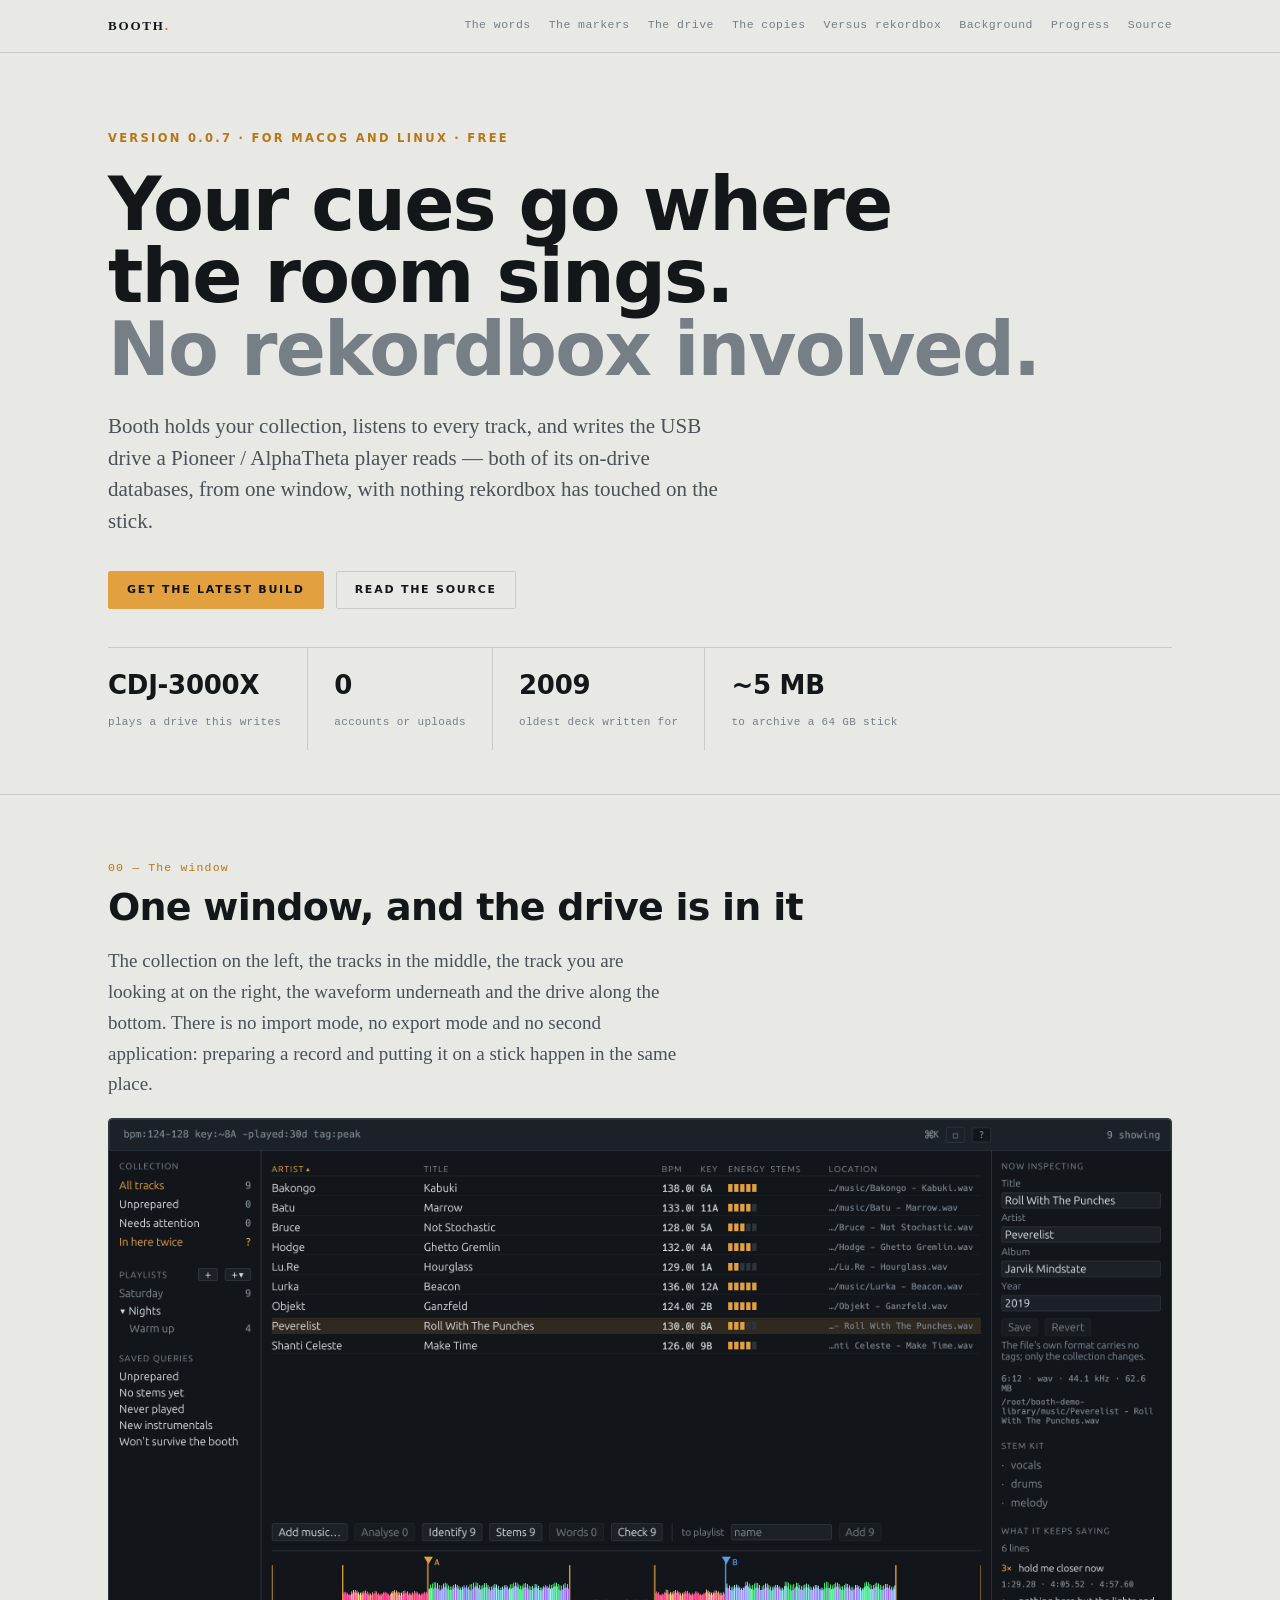
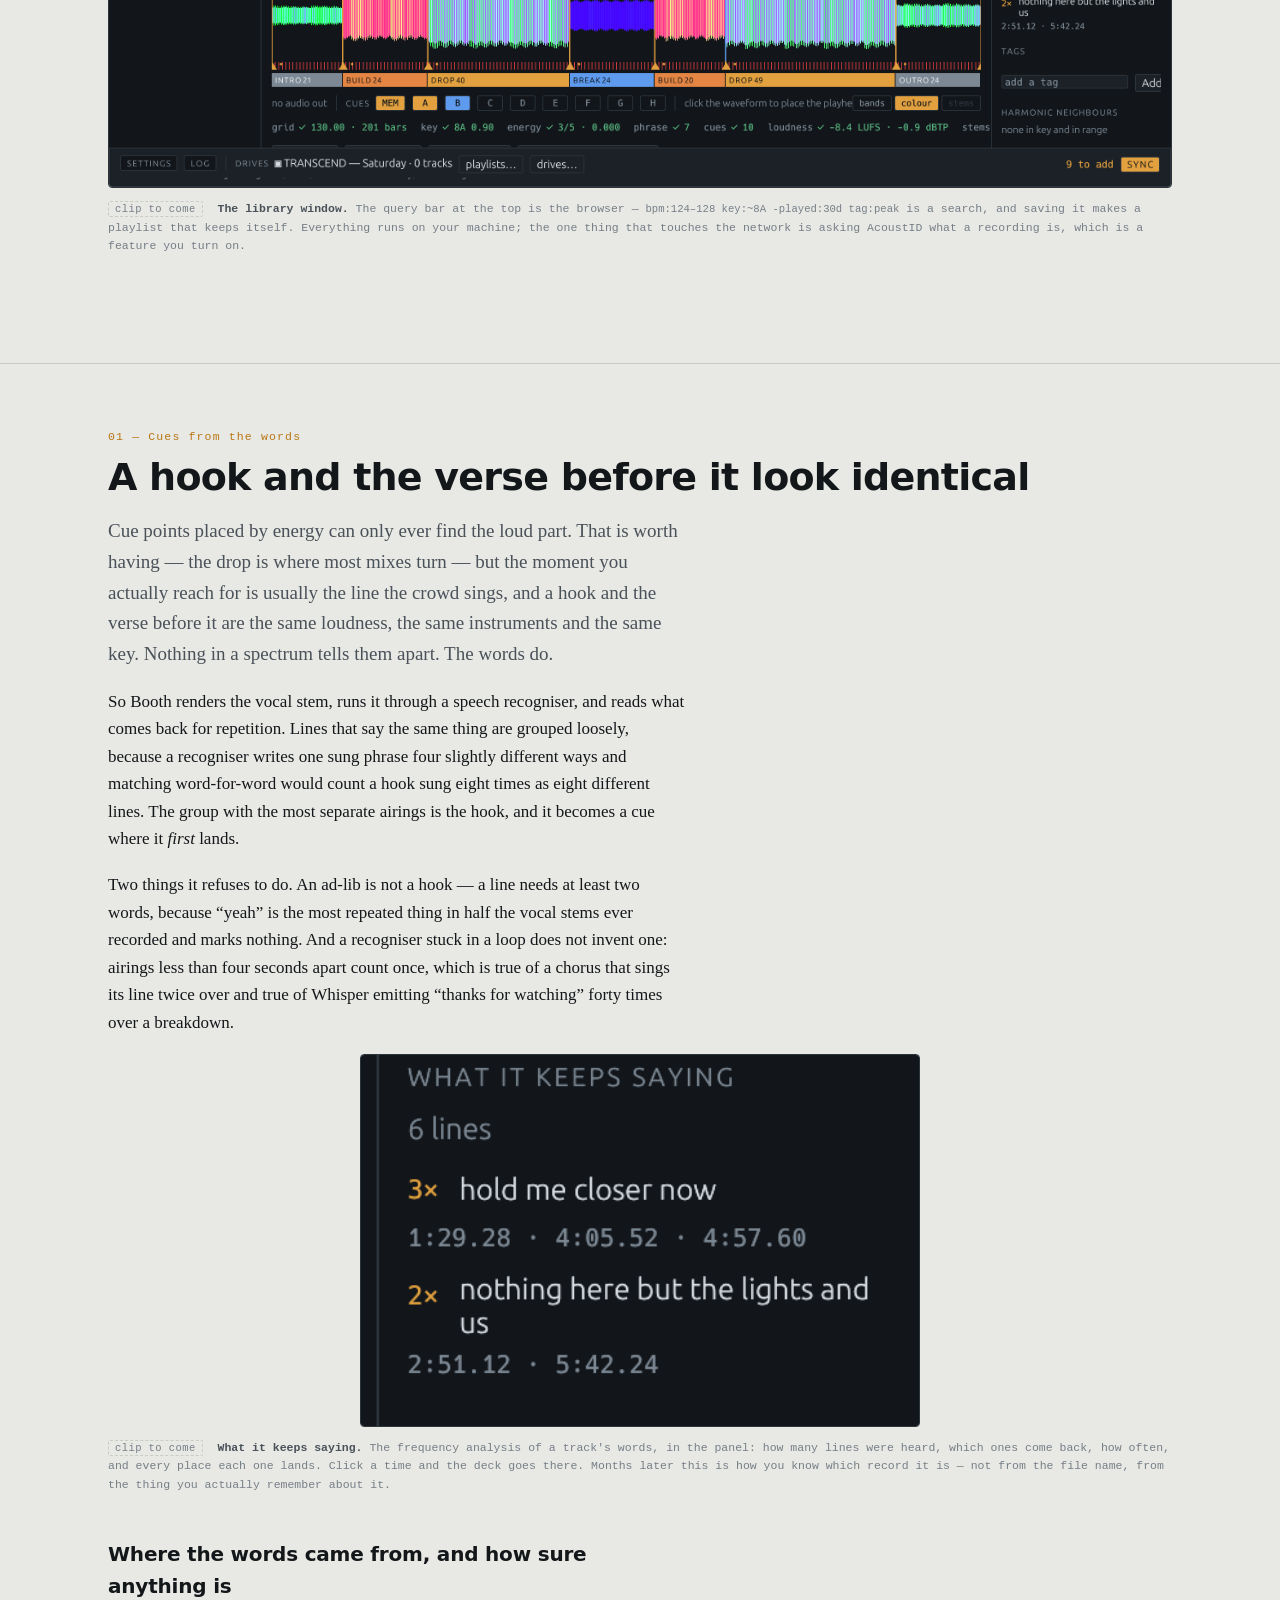
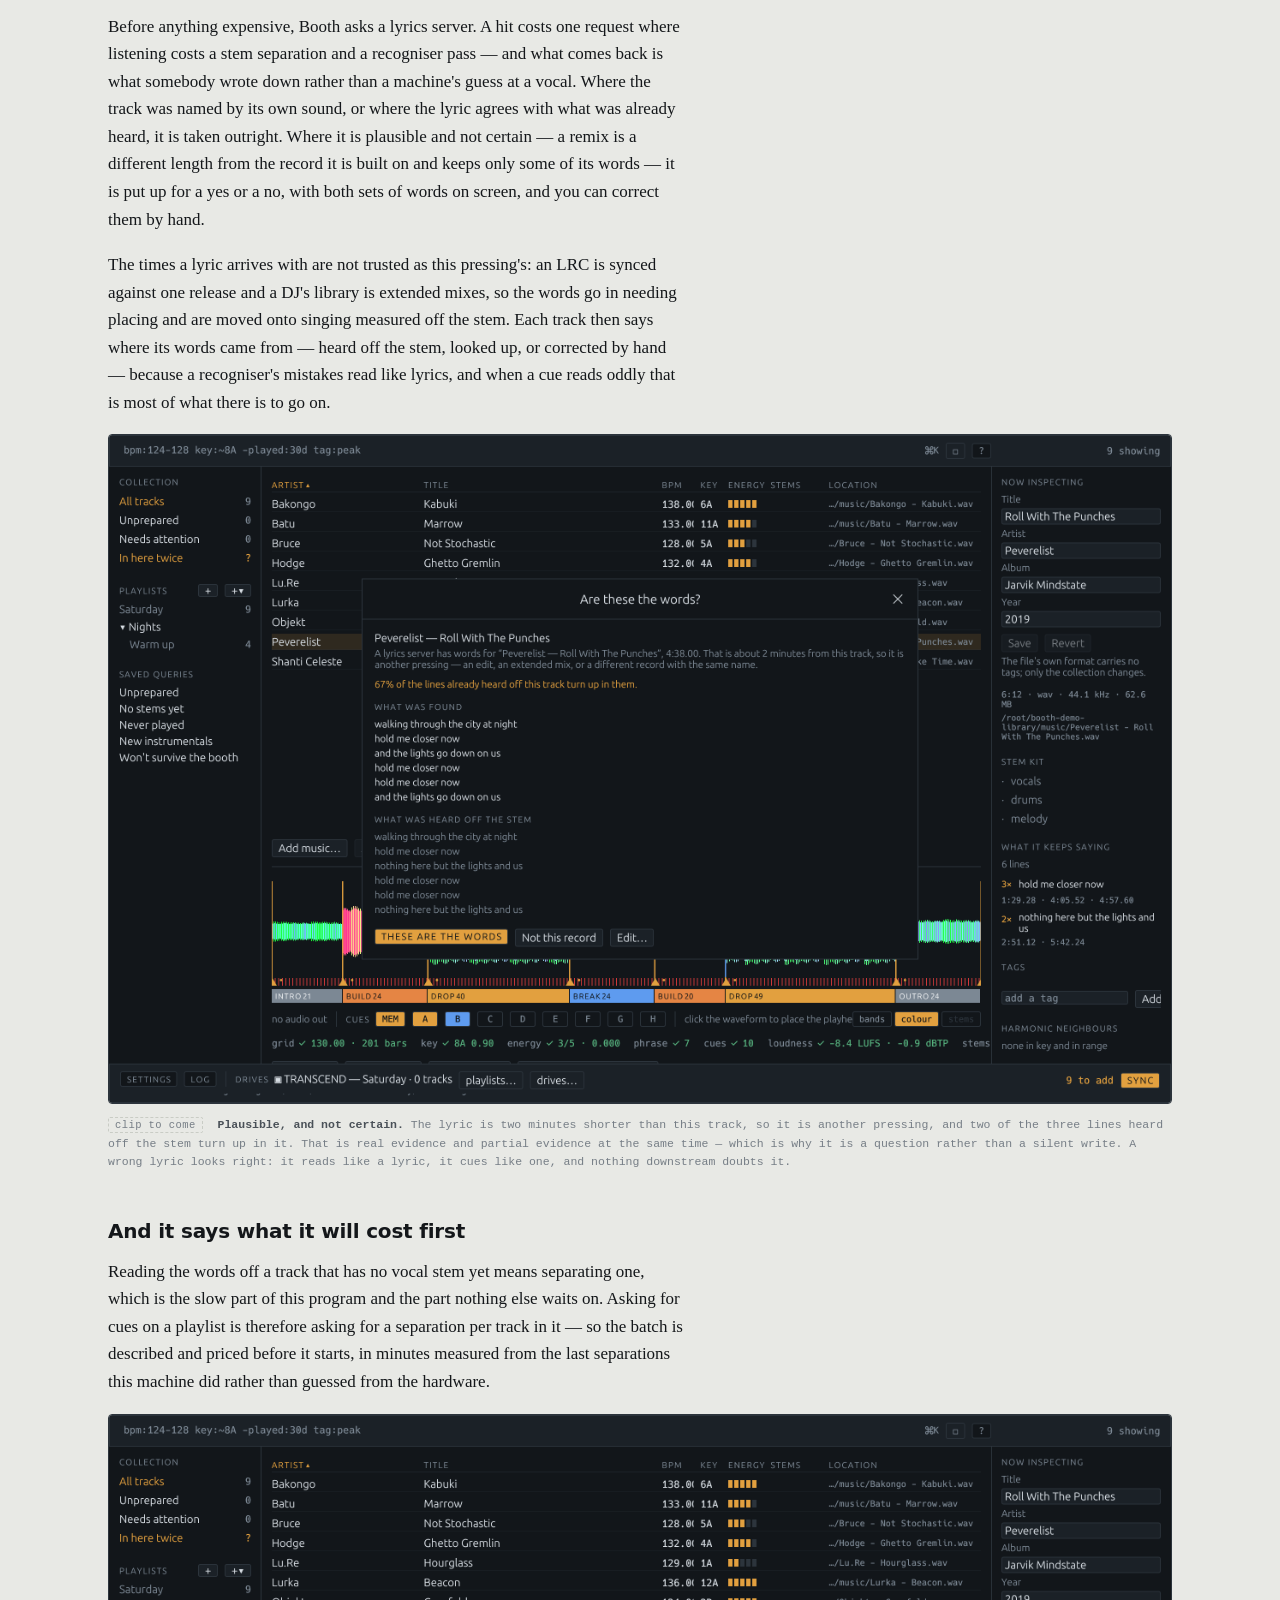
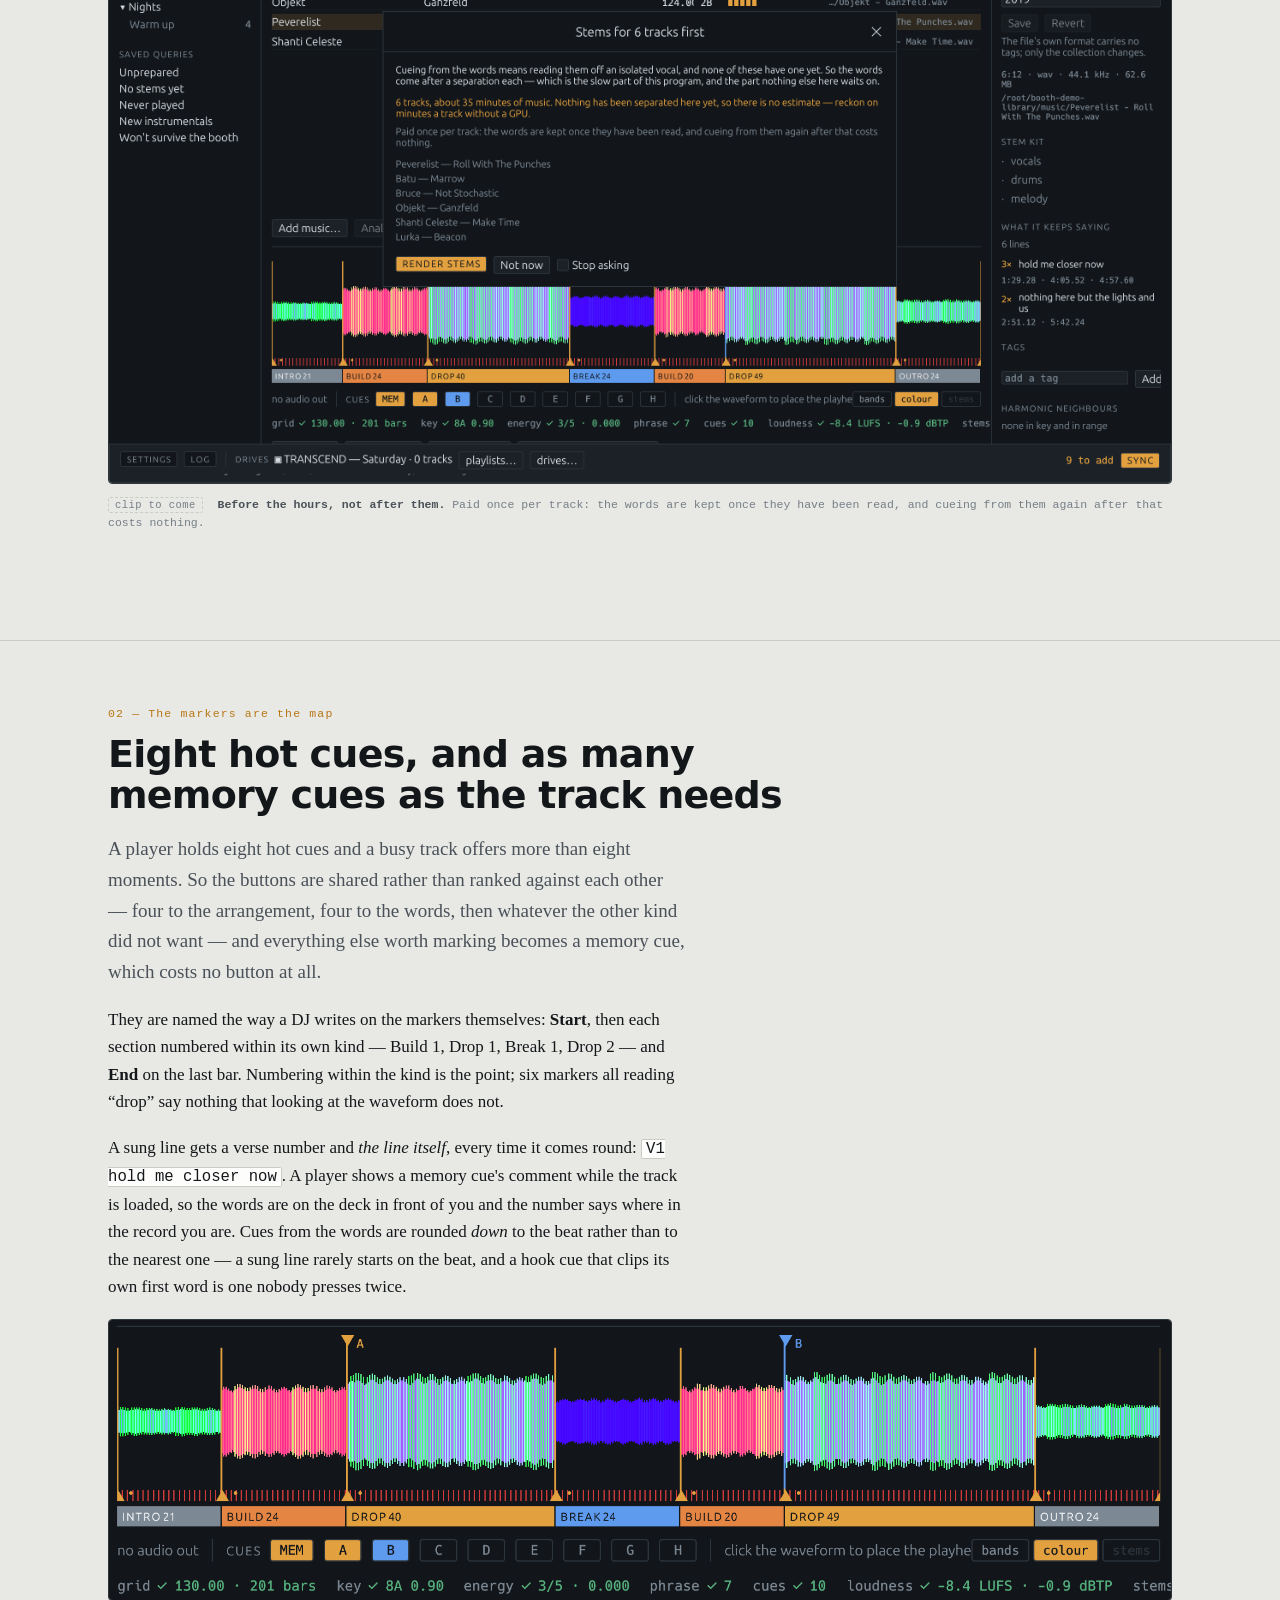
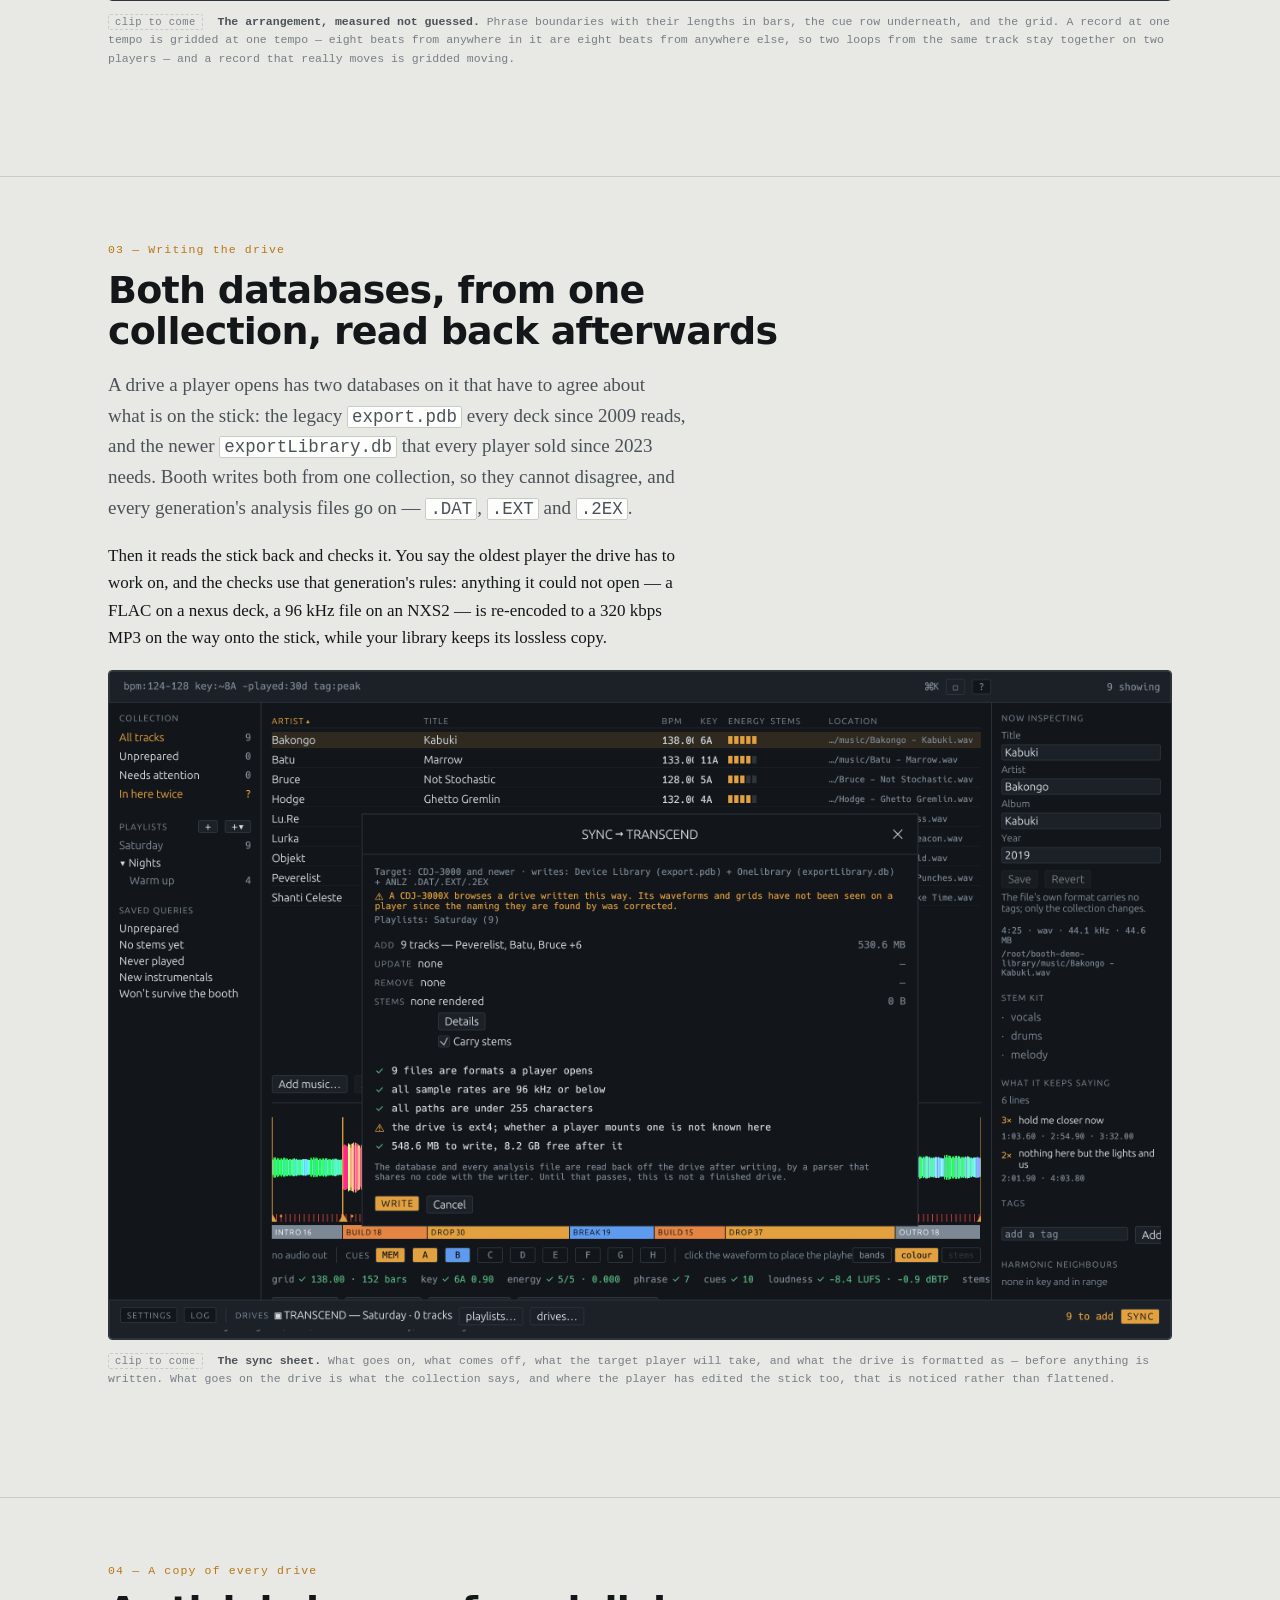
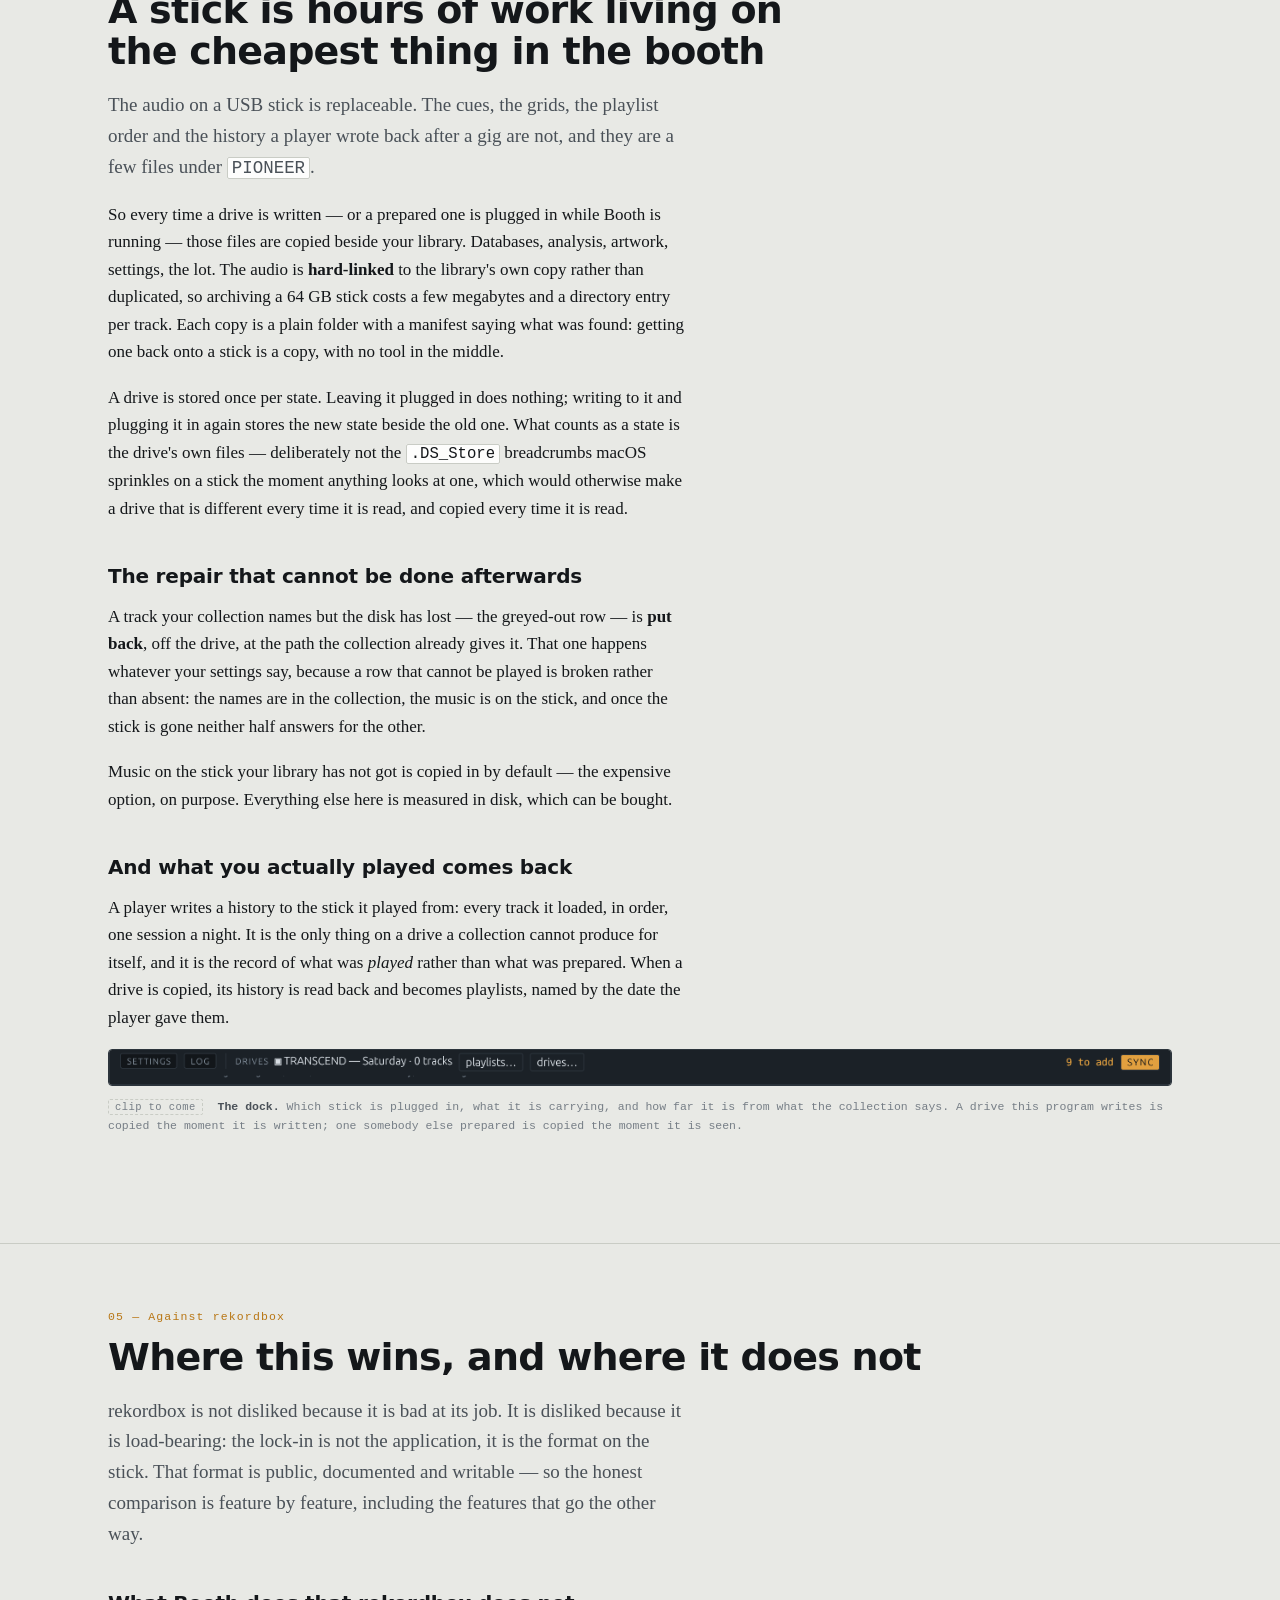
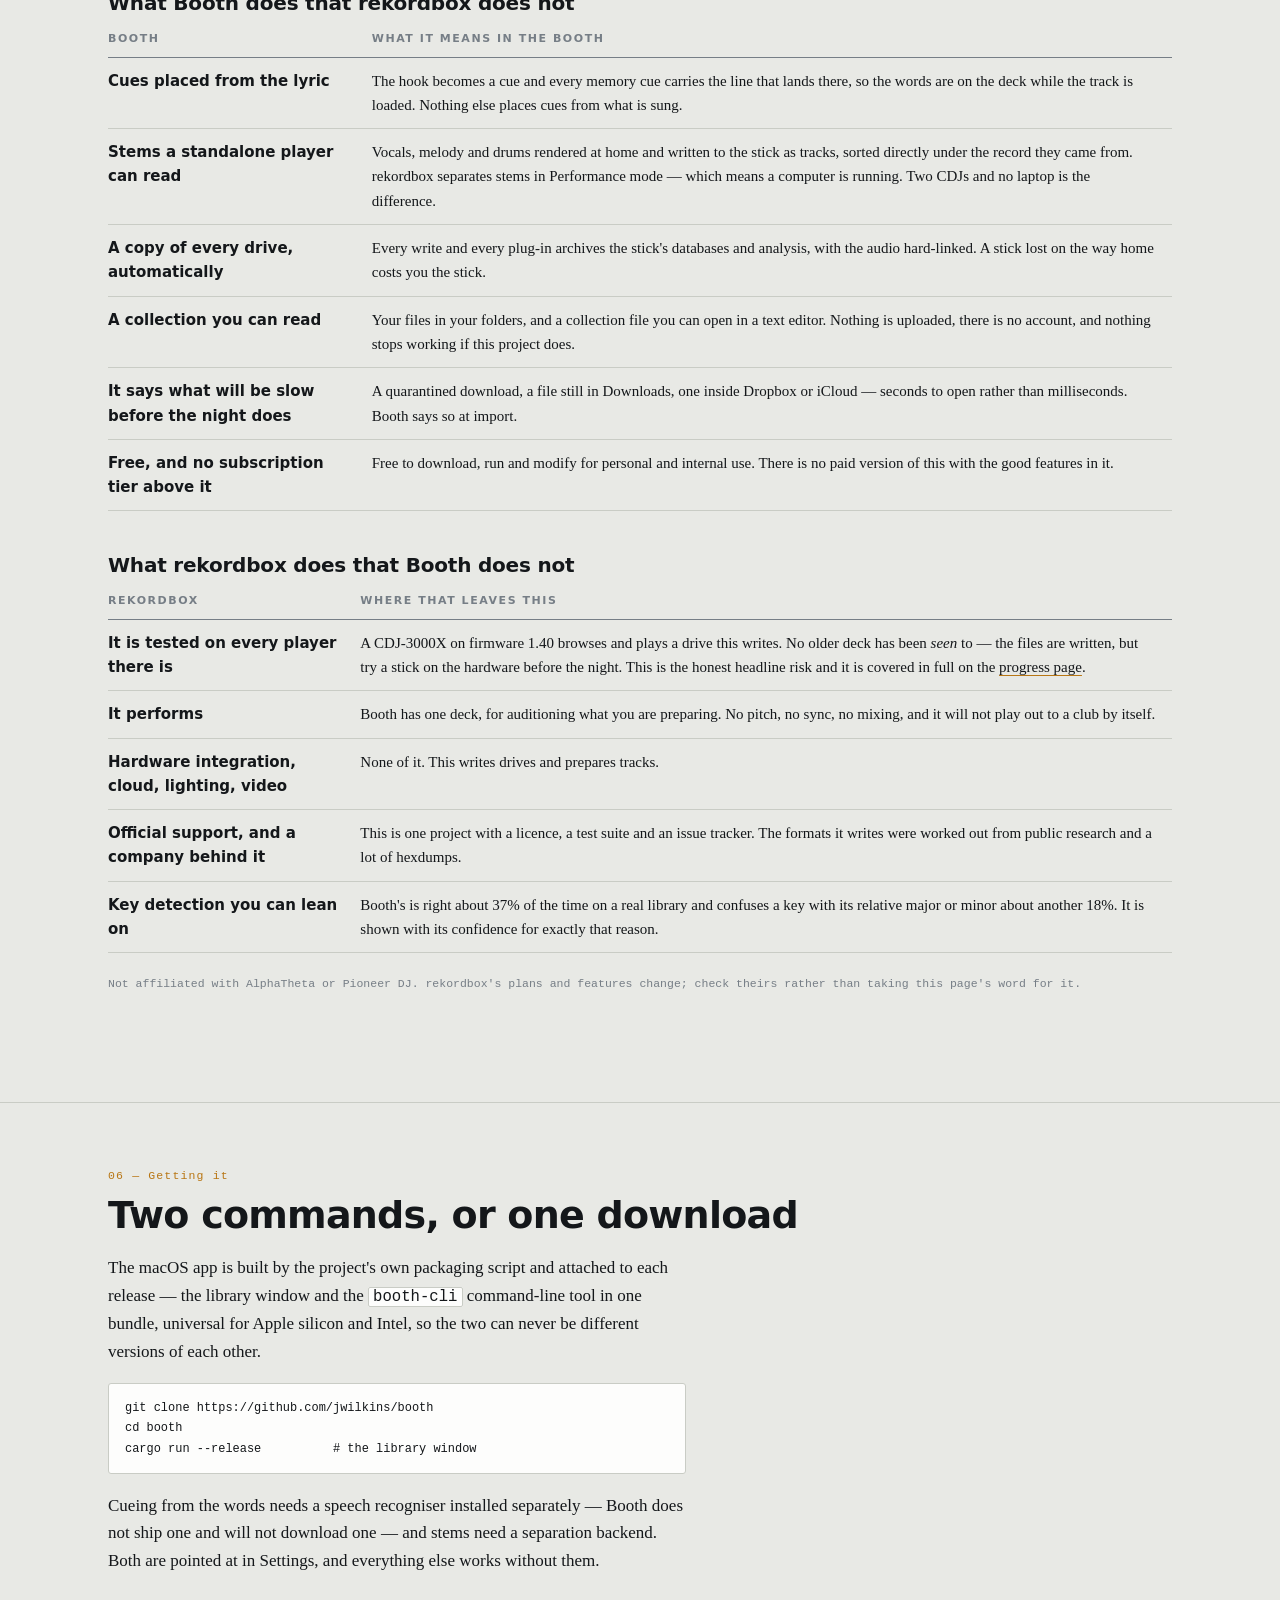
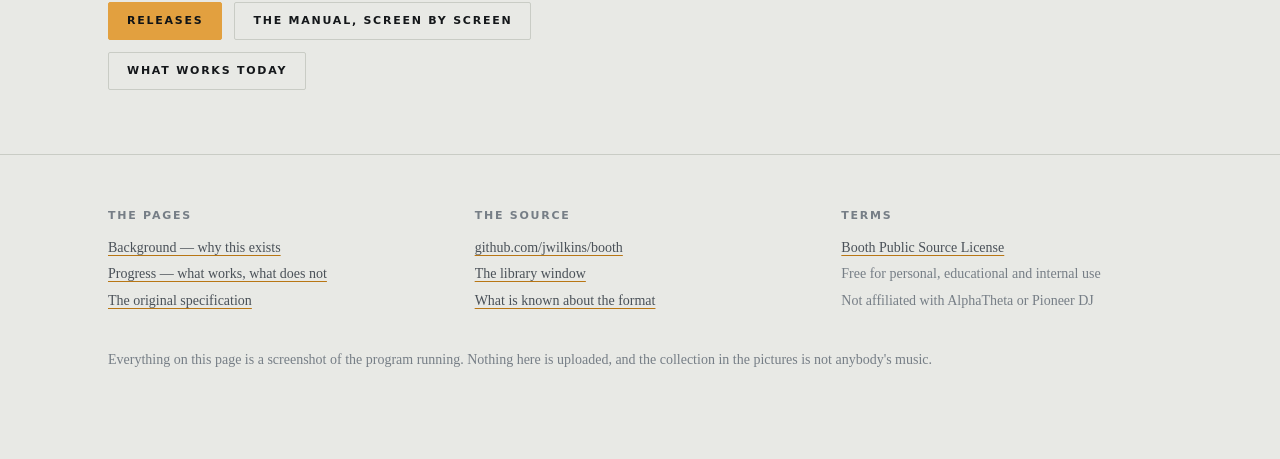
==== site/index.html @ 99c125f5 "Put up a site that says what this is for Three pages, built from the design the specification page a" ====
<!doctype html>
<html lang="en">
<meta charset="utf-8">
<meta name="viewport" content="width=device-width,initial-scale=1">
<title>Booth — a DJ library that writes the USB drive itself</title>
<meta name="description" content="Booth prepares tracks and writes the USB drives a Pioneer / AlphaTheta player reads, without rekordbox anywhere in the process. Cues placed from the words, stems rendered ahead, and a copy of every drive.">
<meta property="og:title" content="Booth — a DJ library that writes the USB drive itself">
<meta property="og:description" content="Cues placed from the words the room sings. Stems rendered ahead. A copy of every drive. No rekordbox, no account, nothing uploaded.">
<meta property="og:type" content="website">
<meta property="og:image" content="media/booth.png">
<link rel="stylesheet" href="booth.css">
<link rel="icon" href="data:image/svg+xml,<svg xmlns='http://www.w3.org/2000/svg' viewBox='0 0 16 16'><rect width='16' height='16' fill='%2312161A'/><rect x='3' y='4' width='2' height='8' fill='%23E2A03F'/><rect x='7' y='2' width='2' height='12' fill='%23E2A03F'/><rect x='11' y='6' width='2' height='4' fill='%23E2A03F'/></svg>">

<div class="bar"><div class="wrap bar-in">
  <a class="brand" href="./">Booth<span>.</span></a>
  <nav>
    <a href="#words">The words</a>
    <a href="#markers">The markers</a>
    <a href="#drive">The drive</a>
    <a href="#copies">The copies</a>
    <a href="#against">Versus rekordbox</a>
    <a href="background.html">Background</a>
    <a href="progress.html">Progress</a>
    <a href="https://github.com/jwilkins/booth">Source</a>
  </nav>
</div></div>

<header class="hero"><div class="wrap">
  <p class="eyebrow">Version 0.0.7 · for macOS and Linux · free</p>
  <h1>Your cues go where<br>the room sings.<br><em>No rekordbox involved.</em></h1>
  <p class="standfirst">Booth holds your collection, listens to every track, and writes the USB
  drive a Pioneer&nbsp;/ AlphaTheta player reads — both of its on-drive databases, from one
  window, with nothing rekordbox has touched on the stick.</p>
  <div class="btnrow">
    <a class="btn" href="https://github.com/jwilkins/booth/releases/latest">Get the latest build</a>
    <a class="btn ghost" href="https://github.com/jwilkins/booth">Read the source</a>
  </div>
  <div class="facts" style="margin-top:38px">
    <div class="fact"><b>CDJ-3000X</b><span>plays a drive this writes</span></div>
    <div class="fact"><b>0</b><span>accounts or uploads</span></div>
    <div class="fact"><b>2009</b><span>oldest deck written for</span></div>
    <div class="fact"><b>~5&nbsp;MB</b><span>to archive a 64&nbsp;GB stick</span></div>
  </div>
</div></header>

<section id="window"><div class="wrap">
  <span class="snum">00 — The window</span>
  <h2>One window, and the drive is in it</h2>
  <div class="col">
    <p class="lede">The collection on the left, the tracks in the middle, the track you are looking
    at on the right, the waveform underneath and the drive along the bottom. There is no import
    mode, no export mode and no second application: preparing a record and putting it on a stick
    happen in the same place.</p>
  </div>
  <figure class="figure" data-clip="media/one-window.mp4">
    <span class="shot"><img src="media/booth.png" alt="The Booth window: collection and playlists on the left, the track list in the middle, the inspector on the right, a coloured waveform with cue markers and phrase bands below, and the drive dock along the bottom."></span>
    <figcaption class="figcap"><span class="await">clip to come</span>
    <b>The library window.</b> The query bar at the top is the browser — <code>bpm:124–128
    key:~8A -played:30d tag:peak</code> is a search, and saving it makes a playlist that keeps
    itself. Everything runs on your machine; the one thing that touches the network is asking
    AcoustID what a recording is, which is a feature you turn on.</figcaption>
  </figure>
</div></section>

<section id="words"><div class="wrap">
  <span class="snum">01 — Cues from the words</span>
  <h2>A hook and the verse before it look identical</h2>
  <div class="col">
    <p class="lede">Cue points placed by energy can only ever find the loud part. That is worth
    having — the drop is where most mixes turn — but the moment you actually reach for is usually
    the line the crowd sings, and a hook and the verse before it are the same loudness, the same
    instruments and the same key. Nothing in a spectrum tells them apart. The words do.</p>
    <p>So Booth renders the vocal stem, runs it through a speech recogniser, and reads what comes
    back for repetition. Lines that say the same thing are grouped loosely, because a recogniser
    writes one sung phrase four slightly different ways and matching word-for-word would count a
    hook sung eight times as eight different lines. The group with the most separate airings is
    the hook, and it becomes a cue where it <em>first</em> lands.</p>
    <p>Two things it refuses to do. An ad-lib is not a hook — a line needs at least two words,
    because “yeah” is the most repeated thing in half the vocal stems ever recorded and marks
    nothing. And a recogniser stuck in a loop does not invent one: airings less than four seconds
    apart count once, which is true of a chorus that sings its line twice over and true of Whisper
    emitting “thanks for watching” forty times over a breakdown.</p>
  </div>
  <figure class="figure" data-clip="media/cues-from-words.mp4">
    <span class="shot crop"><img loading="lazy" decoding="async" src="media/words-panel.png" alt="The inspector's “What it keeps saying” panel: six lines heard, the line “hold me closer now” three times with the three places it lands, and a second line twice."></span>
    <figcaption class="figcap"><span class="await">clip to come</span>
    <b>What it keeps saying.</b> The frequency analysis of a track's words, in the panel: how many
    lines were heard, which ones come back, how often, and every place each one lands. Click a time
    and the deck goes there. Months later this is how you know which record it is — not from the
    file name, from the thing you actually remember about it.</figcaption>
  </figure>
  <div class="col">
    <h3>Where the words came from, and how sure anything is</h3>
    <p>Before anything expensive, Booth asks a lyrics server. A hit costs one request where
    listening costs a stem separation and a recogniser pass — and what comes back is what somebody
    wrote down rather than a machine's guess at a vocal. Where the track was named by its own
    sound, or where the lyric agrees with what was already heard, it is taken outright. Where it
    is plausible and not certain — a remix is a different length from the record it is built on and
    keeps only some of its words — it is put up for a yes or a no, with both sets of words on
    screen, and you can correct them by hand.</p>
    <p>The times a lyric arrives with are not trusted as this pressing's: an LRC is synced against
    one release and a DJ's library is extended mixes, so the words go in needing placing and are
    moved onto singing measured off the stem. Each track then says where its words came from —
    heard off the stem, looked up, or corrected by hand — because a recogniser's mistakes read
    like lyrics, and when a cue reads oddly that is most of what there is to go on.</p>
  </div>
  <figure class="figure" data-clip="media/lyrics-lookup.mp4">
    <span class="shot"><img loading="lazy" decoding="async" src="media/booth-words.png" alt="The “Are these the words?” sheet: the lyric a server returned, the lines already heard off the stem below it, the note that 67% of the heard lines turn up in the found ones, and three buttons — These are the words, Not this record, and Edit."></span>
    <figcaption class="figcap"><span class="await">clip to come</span>
    <b>Plausible, and not certain.</b> The lyric is two minutes shorter than this track, so it is
    another pressing, and two of the three lines heard off the stem turn up in it. That is real
    evidence and partial evidence at the same time — which is why it is a question rather than a
    silent write. A wrong lyric looks right: it reads like a lyric, it cues like one, and nothing
    downstream doubts it.</figcaption>
  </figure>
  <div class="col">
    <h3>And it says what it will cost first</h3>
    <p>Reading the words off a track that has no vocal stem yet means separating one, which is the
    slow part of this program and the part nothing else waits on. Asking for cues on a playlist is
    therefore asking for a separation per track in it — so the batch is described and priced before
    it starts, in minutes measured from the last separations this machine did rather than guessed
    from the hardware.</p>
  </div>
  <figure class="figure" data-clip="media/stems-ahead.mp4">
    <span class="shot"><img loading="lazy" decoding="async" src="media/booth-stems-ahead.png" alt="The sheet that opens before a batch of separations: “Stems for 6 tracks first”, how much music that is, that it is paid once per track, the tracks it would separate, and buttons to render the stems or not now."></span>
    <figcaption class="figcap"><span class="await">clip to come</span>
    <b>Before the hours, not after them.</b> Paid once per track: the words are kept once they have
    been read, and cueing from them again after that costs nothing.</figcaption>
  </figure>
</div></section>

<section id="markers"><div class="wrap">
  <span class="snum">02 — The markers are the map</span>
  <h2>Eight hot cues, and as many memory cues as the track needs</h2>
  <div class="col">
    <p class="lede">A player holds eight hot cues and a busy track offers more than eight moments.
    So the buttons are shared rather than ranked against each other — four to the arrangement, four
    to the words, then whatever the other kind did not want — and everything else worth marking
    becomes a memory cue, which costs no button at all.</p>
    <p>They are named the way a DJ writes on the markers themselves: <b>Start</b>, then each
    section numbered within its own kind — Build&nbsp;1, Drop&nbsp;1, Break&nbsp;1, Drop&nbsp;2 —
    and <b>End</b> on the last bar. Numbering within the kind is the point; six markers all reading
    “drop” say nothing that looking at the waveform does not.</p>
    <p>A sung line gets a verse number and <em>the line itself</em>, every time it comes round:
    <code>V1 hold me closer now</code>. A player shows a memory cue's comment while the track is
    loaded, so the words are on the deck in front of you and the number says where in the record
    you are. Cues from the words are rounded <em>down</em> to the beat rather than to the nearest
    one — a sung line rarely starts on the beat, and a hook cue that clips its own first word is
    one nobody presses twice.</p>
  </div>
  <figure class="figure" data-clip="media/memory-cues.mp4">
    <span class="shot"><img loading="lazy" decoding="async" src="media/waveform-phrases.png" alt="The colour waveform with hot cue markers A and B above it, memory cue triangles along the top, and the phrase bar below reading INTRO 21, BUILD 24, DROP 40, BREAK 24, BUILD 20, DROP 49, OUTRO 24."></span>
    <figcaption class="figcap"><span class="await">clip to come</span>
    <b>The arrangement, measured not guessed.</b> Phrase boundaries with their lengths in bars, the
    cue row underneath, and the grid. A record at one tempo is gridded at one tempo — eight beats
    from anywhere in it are eight beats from anywhere else, so two loops from the same track stay
    together on two players — and a record that really moves is gridded moving.</figcaption>
  </figure>
</div></section>

<section id="drive"><div class="wrap">
  <span class="snum">03 — Writing the drive</span>
  <h2>Both databases, from one collection, read back afterwards</h2>
  <div class="col">
    <p class="lede">A drive a player opens has two databases on it that have to agree about what is
    on the stick: the legacy <code>export.pdb</code> every deck since 2009 reads, and the newer
    <code>exportLibrary.db</code> that every player sold since 2023 needs. Booth writes both from
    one collection, so they cannot disagree, and every generation's analysis files go on —
    <code>.DAT</code>, <code>.EXT</code> and <code>.2EX</code>.</p>
    <p>Then it reads the stick back and checks it. You say the oldest player the drive has to work
    on, and the checks use that generation's rules: anything it could not open — a FLAC on a nexus
    deck, a 96&nbsp;kHz file on an NXS2 — is re-encoded to a 320&nbsp;kbps MP3 on the way onto the
    stick, while your library keeps its lossless copy.</p>
  </div>
  <figure class="figure" data-clip="media/writing-a-drive.mp4">
    <span class="shot"><img loading="lazy" decoding="async" src="media/booth-sync.png" alt="The sync sheet: what will be added, replaced and removed on the drive, what the target player will accept, and how the drive is formatted."></span>
    <figcaption class="figcap"><span class="await">clip to come</span>
    <b>The sync sheet.</b> What goes on, what comes off, what the target player will take, and what
    the drive is formatted as — before anything is written. What goes on the drive is what the
    collection says, and where the player has edited the stick too, that is noticed rather than
    flattened.</figcaption>
  </figure>
</div></section>

<section id="copies"><div class="wrap">
  <span class="snum">04 — A copy of every drive</span>
  <h2>A stick is hours of work living on the cheapest thing in the booth</h2>
  <div class="col">
    <p class="lede">The audio on a USB stick is replaceable. The cues, the grids, the playlist order
    and the history a player wrote back after a gig are not, and they are a few files under
    <code>PIONEER</code>.</p>
    <p>So every time a drive is written — or a prepared one is plugged in while Booth is running —
    those files are copied beside your library. Databases, analysis, artwork, settings, the lot.
    The audio is <b>hard-linked</b> to the library's own copy rather than duplicated, so archiving a
    64&nbsp;GB stick costs a few megabytes and a directory entry per track. Each copy is a plain
    folder with a manifest saying what was found: getting one back onto a stick is a copy, with no
    tool in the middle.</p>
    <p>A drive is stored once per state. Leaving it plugged in does nothing; writing to it and
    plugging it in again stores the new state beside the old one. What counts as a state is the
    drive's own files — deliberately not the <code>.DS_Store</code> breadcrumbs macOS sprinkles on
    a stick the moment anything looks at one, which would otherwise make a drive that is different
    every time it is read, and copied every time it is read.</p>

    <h3>The repair that cannot be done afterwards</h3>
    <p>A track your collection names but the disk has lost — the greyed-out row — is <b>put
    back</b>, off the drive, at the path the collection already gives it. That one happens whatever
    your settings say, because a row that cannot be played is broken rather than absent: the names
    are in the collection, the music is on the stick, and once the stick is gone neither half
    answers for the other.</p>
    <p>Music on the stick your library has not got is copied in by default — the expensive option,
    on purpose. Everything else here is measured in disk, which can be bought.</p>

    <h3>And what you actually played comes back</h3>
    <p>A player writes a history to the stick it played from: every track it loaded, in order, one
    session a night. It is the only thing on a drive a collection cannot produce for itself, and it
    is the record of what was <em>played</em> rather than what was prepared. When a drive is copied,
    its history is read back and becomes playlists, named by the date the player gave them.</p>
  </div>
  <figure class="figure" data-clip="media/drive-copies.mp4">
    <span class="shot"><img loading="lazy" decoding="async" src="media/dock.png" alt="The drive dock along the bottom of the window: the drive's name, the playlist it carries, how many tracks are still to add, and the sync button."></span>
    <figcaption class="figcap"><span class="await">clip to come</span>
    <b>The dock.</b> Which stick is plugged in, what it is carrying, and how far it is from what the
    collection says. A drive this program writes is copied the moment it is written; one somebody
    else prepared is copied the moment it is seen.</figcaption>
  </figure>
</div></section>

<section id="against"><div class="wrap">
  <span class="snum">05 — Against rekordbox</span>
  <h2>Where this wins, and where it does not</h2>
  <div class="col">
    <p class="lede">rekordbox is not disliked because it is bad at its job. It is disliked because
    it is load-bearing: the lock-in is not the application, it is the format on the stick. That
    format is public, documented and writable — so the honest comparison is feature by feature,
    including the features that go the other way.</p>
  </div>

  <h3>What Booth does that rekordbox does not</h3>
  <div class="tablewrap">
    <table class="doc">
      <thead><tr><th scope="col">Booth</th><th scope="col">What it means in the booth</th></tr></thead>
      <tbody>
        <tr>
          <th scope="row">Cues placed from the lyric</th>
          <td>The hook becomes a cue and every memory cue carries the line that lands there, so the
          words are on the deck while the track is loaded. Nothing else places cues from what is
          sung.</td>
        </tr>
        <tr>
          <th scope="row">Stems a standalone player can read</th>
          <td>Vocals, melody and drums rendered at home and written to the stick as tracks, sorted
          directly under the record they came from. rekordbox separates stems in Performance mode —
          which means a computer is running. Two CDJs and no laptop is the difference.</td>
        </tr>
        <tr>
          <th scope="row">A copy of every drive, automatically</th>
          <td>Every write and every plug-in archives the stick's databases and analysis, with the
          audio hard-linked. A stick lost on the way home costs you the stick.</td>
        </tr>
        <tr>
          <th scope="row">A collection you can read</th>
          <td>Your files in your folders, and a collection file you can open in a text editor.
          Nothing is uploaded, there is no account, and nothing stops working if this project
          does.</td>
        </tr>
        <tr>
          <th scope="row">It says what will be slow before the night does</th>
          <td>A quarantined download, a file still in Downloads, one inside Dropbox or iCloud —
          seconds to open rather than milliseconds. Booth says so at import.</td>
        </tr>
        <tr>
          <th scope="row">Free, and no subscription tier above it</th>
          <td>Free to download, run and modify for personal and internal use. There is no paid
          version of this with the good features in it.</td>
        </tr>
      </tbody>
    </table>
  </div>

  <h3>What rekordbox does that Booth does not</h3>
  <div class="tablewrap">
    <table class="doc">
      <thead><tr><th scope="col">rekordbox</th><th scope="col">Where that leaves this</th></tr></thead>
      <tbody>
        <tr>
          <th scope="row">It is tested on every player there is</th>
          <td>A CDJ-3000X on firmware 1.40 browses and plays a drive this writes. No older deck has
          been <em>seen</em> to — the files are written, but try a stick on the hardware before the
          night. This is the honest headline risk and it is covered in full on the
          <a href="progress.html">progress page</a>.</td>
        </tr>
        <tr>
          <th scope="row">It performs</th>
          <td>Booth has one deck, for auditioning what you are preparing. No pitch, no sync, no
          mixing, and it will not play out to a club by itself.</td>
        </tr>
        <tr>
          <th scope="row">Hardware integration, cloud, lighting, video</th>
          <td>None of it. This writes drives and prepares tracks.</td>
        </tr>
        <tr>
          <th scope="row">Official support, and a company behind it</th>
          <td>This is one project with a licence, a test suite and an issue tracker. The formats it
          writes were worked out from public research and a lot of hexdumps.</td>
        </tr>
        <tr>
          <th scope="row">Key detection you can lean on</th>
          <td>Booth's is right about 37% of the time on a real library and confuses a key with its
          relative major or minor about another 18%. It is shown with its confidence for exactly
          that reason.</td>
        </tr>
      </tbody>
    </table>
  </div>
  <p class="figcap" style="margin-top:22px">Not affiliated with AlphaTheta or Pioneer DJ. rekordbox's
  plans and features change; check theirs rather than taking this page's word for it.</p>
</div></section>

<section id="get"><div class="wrap">
  <span class="snum">06 — Getting it</span>
  <h2>Two commands, or one download</h2>
  <div class="col">
    <p>The macOS app is built by the project's own packaging script and attached to each release —
    the library window and the <code>booth-cli</code> command-line tool in one bundle, universal for
    Apple silicon and Intel, so the two can never be different versions of each other.</p>
    <pre><code>git clone https://github.com/jwilkins/booth
cd booth
cargo run --release          # the library window</code></pre>
    <p>Cueing from the words needs a speech recogniser installed separately — Booth does not ship
    one and will not download one — and stems need a separation backend. Both are pointed at in
    Settings, and everything else works without them.</p>
    <div class="btnrow">
      <a class="btn" href="https://github.com/jwilkins/booth/releases/latest">Releases</a>
      <a class="btn ghost" href="https://github.com/jwilkins/booth/blob/main/booth/README.md">The manual, screen by screen</a>
      <a class="btn ghost" href="progress.html">What works today</a>
    </div>
  </div>
</div></section>

<footer><div class="wrap">
  <div class="cols">
    <div>
      <h5>The pages</h5>
      <ul>
        <li><a href="background.html">Background — why this exists</a></li>
        <li><a href="progress.html">Progress — what works, what does not</a></li>
        <li><a href="booth-spec-page.html">The original specification</a></li>
      </ul>
    </div>
    <div>
      <h5>The source</h5>
      <ul>
        <li><a href="https://github.com/jwilkins/booth">github.com/jwilkins/booth</a></li>
        <li><a href="https://github.com/jwilkins/booth/blob/main/booth/README.md">The library window</a></li>
        <li><a href="https://github.com/jwilkins/booth/blob/main/docs/onelibrary.md">What is known about the format</a></li>
      </ul>
    </div>
    <div>
      <h5>Terms</h5>
      <ul>
        <li><a href="https://github.com/jwilkins/booth/blob/main/LICENSE">Booth Public Source License</a></li>
        <li>Free for personal, educational and internal use</li>
        <li>Not affiliated with AlphaTheta or Pioneer DJ</li>
      </ul>
    </div>
  </div>
  <p>Everything on this page is a screenshot of the program running. Nothing here is uploaded,
  and the collection in the pictures is not anybody's music.</p>
</div></footer>

<script src="booth.js"></script>
</html>
---- site/booth.css ----
/* The look is the one docs/booth-spec-page.html already set, lifted into a
   file so the pages here and that page cannot drift apart.

   No webfonts. These pages ask nothing of anybody else's server to render,
   which is the same position the program takes about the network. */

:root{
  --sans:system-ui,-apple-system,"Segoe UI","Helvetica Neue",Arial,sans-serif;
  --serif:Georgia,"Iowan Old Style","Times New Roman",serif;
  --mono:ui-monospace,SFMono-Regular,Menlo,Consolas,"Liberation Mono",monospace;
  --paper:#E8E9E5;
  --surface:#FDFDFC;
  --panel:#DEE0DB;
  --ink:#14171A;
  --ink-2:#4A5158;
  --ink-3:#767E86;
  --rule:#C9CCC5;
  --low:#2F6FD0;
  --mid:#B87614;
  --mid-bright:#E2A03F;
  --high:#5C6670;
  --go:#2F7D52;
  --alert:#C03A22;
  --booth:#12161A;
  --booth-2:#1B2127;
  --booth-rule:#2C343C;
  --booth-text:#D7DDE3;
  --booth-dim:#7C8894;
}
@media (prefers-color-scheme: dark){
  :root:not([data-theme="light"]){
    --paper:#0F1316;
    --surface:#161B1F;
    --panel:#1B2127;
    --ink:#E6EAEE;
    --ink-2:#A6B0B9;
    --ink-3:#78838D;
    --rule:#2A3238;
    --low:#5E9BEF;
    --mid:#E2A03F;
    --mid-bright:#F0B95F;
    --high:#98A4AE;
    --go:#57B37F;
    --alert:#E8654A;
  }
}
:root[data-theme="dark"]{
  --paper:#0F1316;
  --surface:#161B1F;
  --panel:#1B2127;
  --ink:#E6EAEE;
  --ink-2:#A6B0B9;
  --ink-3:#78838D;
  --rule:#2A3238;
  --low:#5E9BEF;
  --mid:#E2A03F;
  --mid-bright:#F0B95F;
  --high:#98A4AE;
  --go:#57B37F;
  --alert:#E8654A;
}

*{box-sizing:border-box}
body{
  margin:0;
  background:var(--paper);
  color:var(--ink);
  font-family:var(--serif);
  font-size:17px;
  line-height:1.62;
  -webkit-font-smoothing:antialiased;
}
h1,h2,h3,h4,.mono,.eyebrow,th,.chip,.btn{font-family:var(--sans)}
.mono,code,pre,.data{font-family:var(--mono)}

.wrap{max-width:1120px;margin:0 auto;padding:0 28px}
.col{max-width:68ch}

/* ---- top bar ---- */
.bar{
  position:sticky;top:0;z-index:50;
  background:color-mix(in srgb,var(--paper) 88%,transparent);
  backdrop-filter:blur(8px);
  border-bottom:1px solid var(--rule);
}
.bar-in{display:flex;align-items:center;gap:22px;height:52px}
.brand{font-weight:800;letter-spacing:.14em;text-transform:uppercase;font-size:13px;text-decoration:none;color:var(--ink)}
.brand span{color:var(--mid)}
.bar nav{display:flex;gap:18px;margin-left:auto;flex-wrap:wrap}
.bar nav a{
  font-family:var(--mono);font-size:11.5px;letter-spacing:.04em;
  color:var(--ink-3);text-decoration:none;padding:4px 0;border-bottom:1px solid transparent;
}
.bar nav a:hover,.bar nav a:focus-visible{color:var(--ink);border-bottom-color:var(--mid)}
.bar nav a[aria-current="page"]{color:var(--ink);border-bottom-color:var(--mid)}

/* ---- hero ---- */
header.hero{padding:76px 0 44px;border-bottom:1px solid var(--rule)}
.eyebrow{
  font-size:11.5px;font-weight:600;letter-spacing:.2em;text-transform:uppercase;
  color:var(--mid);margin:0 0 20px;
}
h1{
  font-size:clamp(40px,6.4vw,74px);line-height:.98;font-weight:800;
  letter-spacing:-.025em;margin:0 0 26px;text-wrap:balance;
}
h1 em{font-style:normal;color:var(--ink-3)}
.standfirst{font-size:21px;line-height:1.5;color:var(--ink-2);margin:0 0 34px;max-width:60ch}
.facts{display:flex;flex-wrap:wrap;gap:0;border-top:1px solid var(--rule)}
.fact{padding:16px 26px 16px 0;margin-right:26px;border-right:1px solid var(--rule);flex:0 0 auto}
.fact:last-child{border-right:0}
.fact b{display:block;font-family:var(--sans);font-size:26px;font-weight:800;letter-spacing:-.01em;font-variant-numeric:tabular-nums}
.fact span{font-family:var(--mono);font-size:11px;color:var(--ink-3);letter-spacing:.03em}

/* ---- sections ---- */
section{padding:64px 0;border-bottom:1px solid var(--rule)}
.snum{
  font-family:var(--mono);font-size:11.5px;color:var(--mid);
  letter-spacing:.1em;display:block;margin-bottom:10px;
}
h2{font-size:clamp(27px,3.4vw,38px);line-height:1.08;font-weight:800;letter-spacing:-.02em;margin:0 0 18px;text-wrap:balance}
h3{font-size:20px;font-weight:600;letter-spacing:-.01em;margin:38px 0 10px}
p{margin:0 0 18px}
a{color:var(--ink);text-decoration-color:var(--mid);text-underline-offset:3px}
a:focus-visible,button:focus-visible{outline:2px solid var(--mid);outline-offset:3px}
.lede{font-size:19px;color:var(--ink-2)}
ul.plain{list-style:none;margin:0 0 18px;padding:0}
ul.plain li{padding:7px 0 7px 22px;border-bottom:1px solid var(--rule);position:relative}
ul.plain li::before{content:"\203A";position:absolute;left:4px;color:var(--mid)}
ul.plain li:last-child{border-bottom:0}

/* ---- figures: a still now, a clip when one is recorded ---- */
.figure{margin:0 0 12px}
.shot{
  display:block;margin:0 0 12px;background:var(--booth);
  border:1px solid var(--booth-rule);border-radius:4px;overflow:hidden;
}
.shot img,.shot video{display:block;width:100%;height:auto;background:var(--booth)}
/* A crop of one panel rather than the whole window. Held near the size it was
   cut at, because a 400-pixel-wide detail stretched across a 1060-pixel column
   is a blurry picture of a sharp interface. A clip that replaces one is the
   whole window again, so booth.js takes this off. */
.shot.crop{max-width:560px;margin-left:auto;margin-right:auto}
.figcap{
  font-family:var(--mono);font-size:11.5px;color:var(--ink-3);
  margin:0 0 44px;line-height:1.6;
}
.figcap b{color:var(--ink-2);font-weight:600}
/* Said on a figure whose clip has not been recorded. Removed by booth.js on
   the ones that have. */
.await{
  font-family:var(--mono);font-size:10.5px;letter-spacing:.04em;
  color:var(--ink-3);border:1px dashed var(--rule);border-radius:2px;
  padding:1px 6px;margin-right:8px;white-space:nowrap;
}

/* ---- two columns of prose or shots ---- */
.pair{display:grid;grid-template-columns:repeat(2,minmax(0,1fr));gap:28px}

/* ---- prose tables ---- */
.tablewrap{overflow-x:auto;margin:0 0 12px}
table.doc{width:100%;border-collapse:collapse;font-size:15px;min-width:560px}
table.doc th{
  text-align:left;font-size:11px;letter-spacing:.14em;text-transform:uppercase;color:var(--ink-3);
  font-weight:600;padding:0 14px 9px 0;border-bottom:1px solid var(--ink-3);
}
table.doc td{padding:11px 14px 11px 0;border-bottom:1px solid var(--rule);vertical-align:top}
table.doc td:first-child{white-space:normal}
table.doc tbody th{
  text-align:left;text-transform:none;letter-spacing:0;font-size:15px;
  font-family:var(--sans);font-weight:600;color:var(--ink);
  padding:11px 14px 11px 0;border-bottom:1px solid var(--rule);vertical-align:top;
}
.yes{color:var(--go);font-weight:600}
.no{color:var(--ink-3)}
.maybe{color:var(--mid)}
strong.win{color:var(--mid);font-family:var(--sans);font-weight:600}

/* ---- the release timeline ---- */
.rel{display:grid;grid-template-columns:132px 1fr;gap:24px;padding:22px 0;border-bottom:1px solid var(--rule)}
.rel .v{font-family:var(--mono);font-size:13px;color:var(--mid);letter-spacing:.06em}
.rel .v small{display:block;color:var(--ink-3);letter-spacing:0;margin-top:4px;font-size:11.5px}
.rel h4{margin:0 0 6px;font-size:19px;font-weight:600;letter-spacing:-.01em}
.rel p{margin:0 0 10px;color:var(--ink-2);font-size:15.5px}
.rel p:last-child{margin-bottom:0}

.callout{
  border-left:3px solid var(--mid);padding:2px 0 2px 20px;margin:26px 0;
  font-size:18px;line-height:1.5;
}
.caution{border-left-color:var(--alert)}
pre{
  background:var(--surface);border:1px solid var(--rule);border-radius:3px;
  padding:14px 16px;overflow-x:auto;font-size:13px;line-height:1.55;margin:0 0 18px;
}
code{font-size:.92em}
p code,li code,td code{background:var(--surface);border:1px solid var(--rule);border-radius:2px;padding:0 4px}

.btnrow{display:flex;flex-wrap:wrap;gap:12px;margin:28px 0 0}
.btn{
  display:inline-block;border:1px solid var(--mid-bright);color:#0F1316;background:var(--mid-bright);
  font-size:11px;font-weight:600;letter-spacing:.16em;text-transform:uppercase;
  padding:9px 18px;border-radius:2px;text-decoration:none;
}
.btn.ghost{background:transparent;color:var(--ink);border-color:var(--rule)}

footer{padding:52px 0 70px;color:var(--ink-3);font-size:14px}
footer a{color:var(--ink-2)}
footer .cols{display:grid;grid-template-columns:repeat(3,minmax(0,1fr));gap:36px;margin-bottom:34px}
footer h5{font-family:var(--sans);font-size:11px;letter-spacing:.16em;text-transform:uppercase;color:var(--ink-3);margin:0 0 10px;font-weight:600}
footer ul{list-style:none;margin:0;padding:0;line-height:1.9}

@media (max-width:860px){
  .pair,footer .cols{grid-template-columns:1fr}
  .rel{grid-template-columns:1fr;gap:10px}
  body{font-size:16px}
}
@media (prefers-reduced-motion:reduce){
  *{animation:none!important;transition:none!important}
}
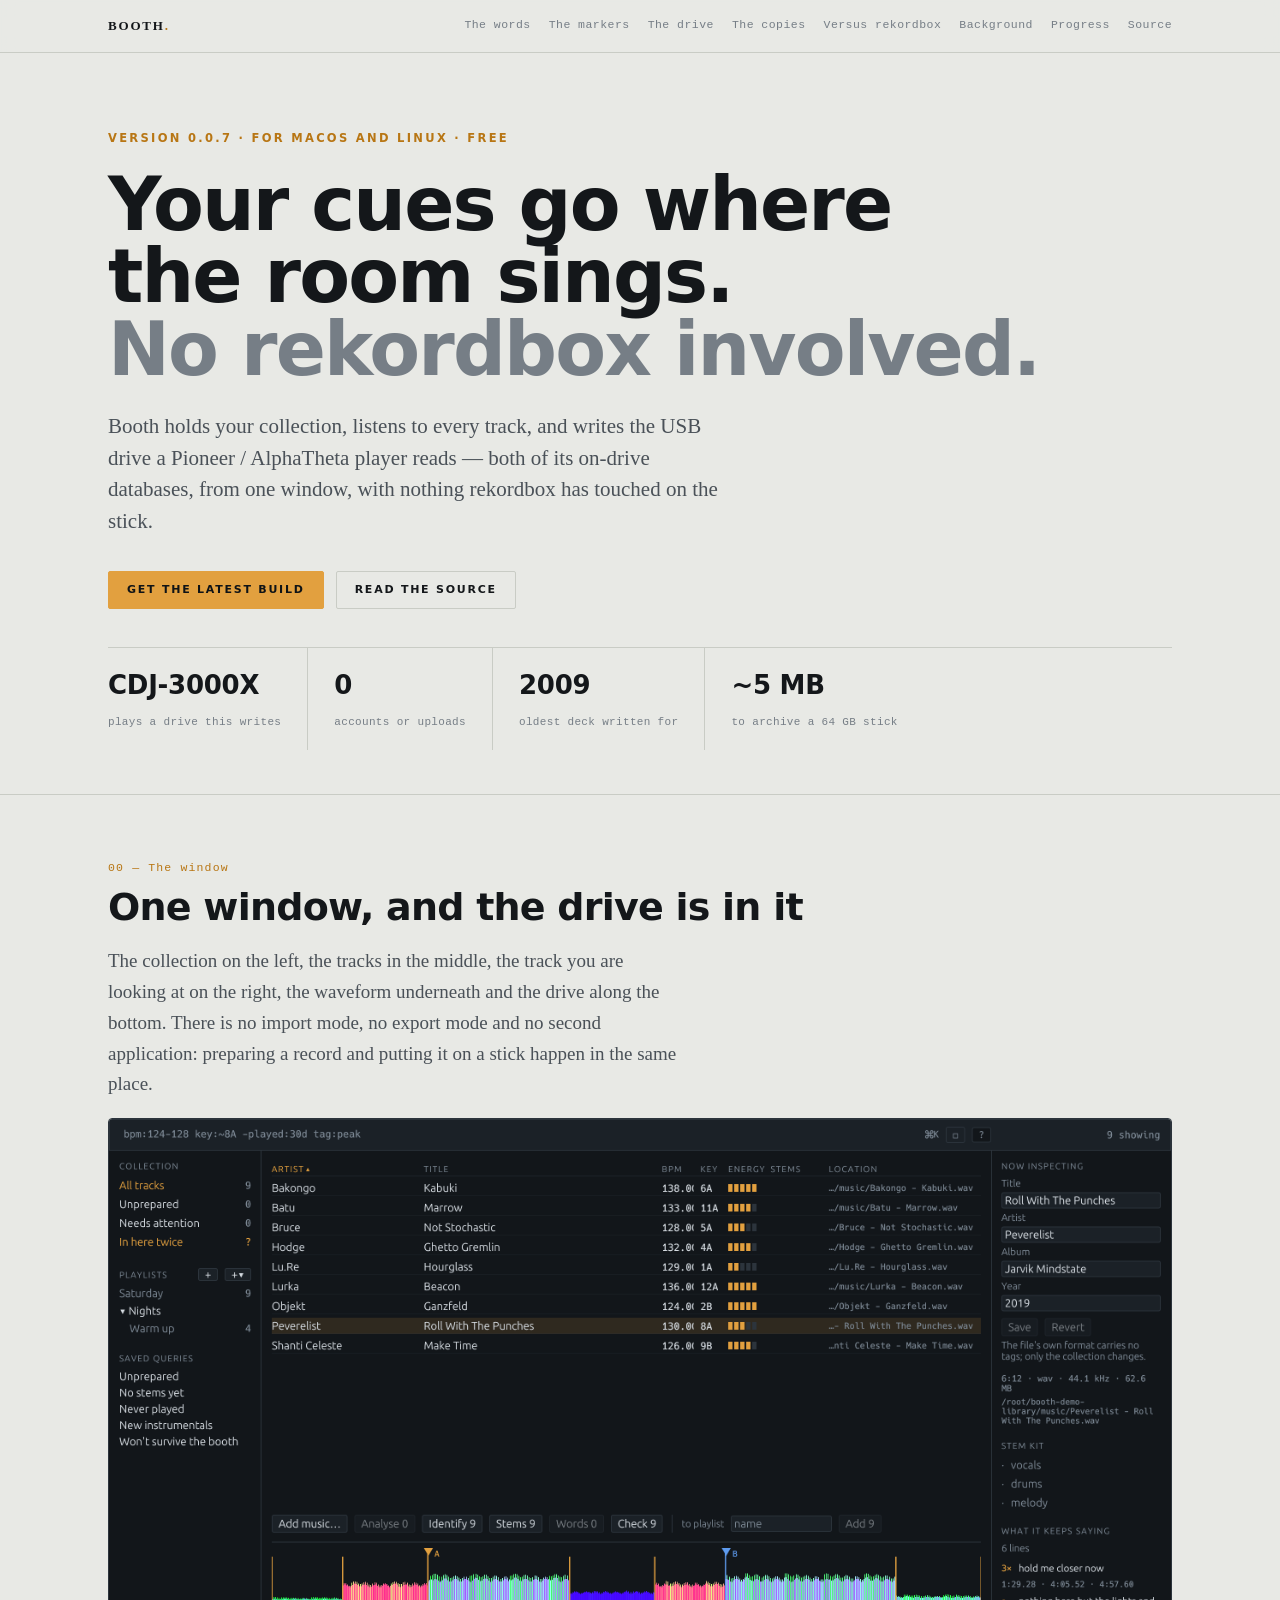
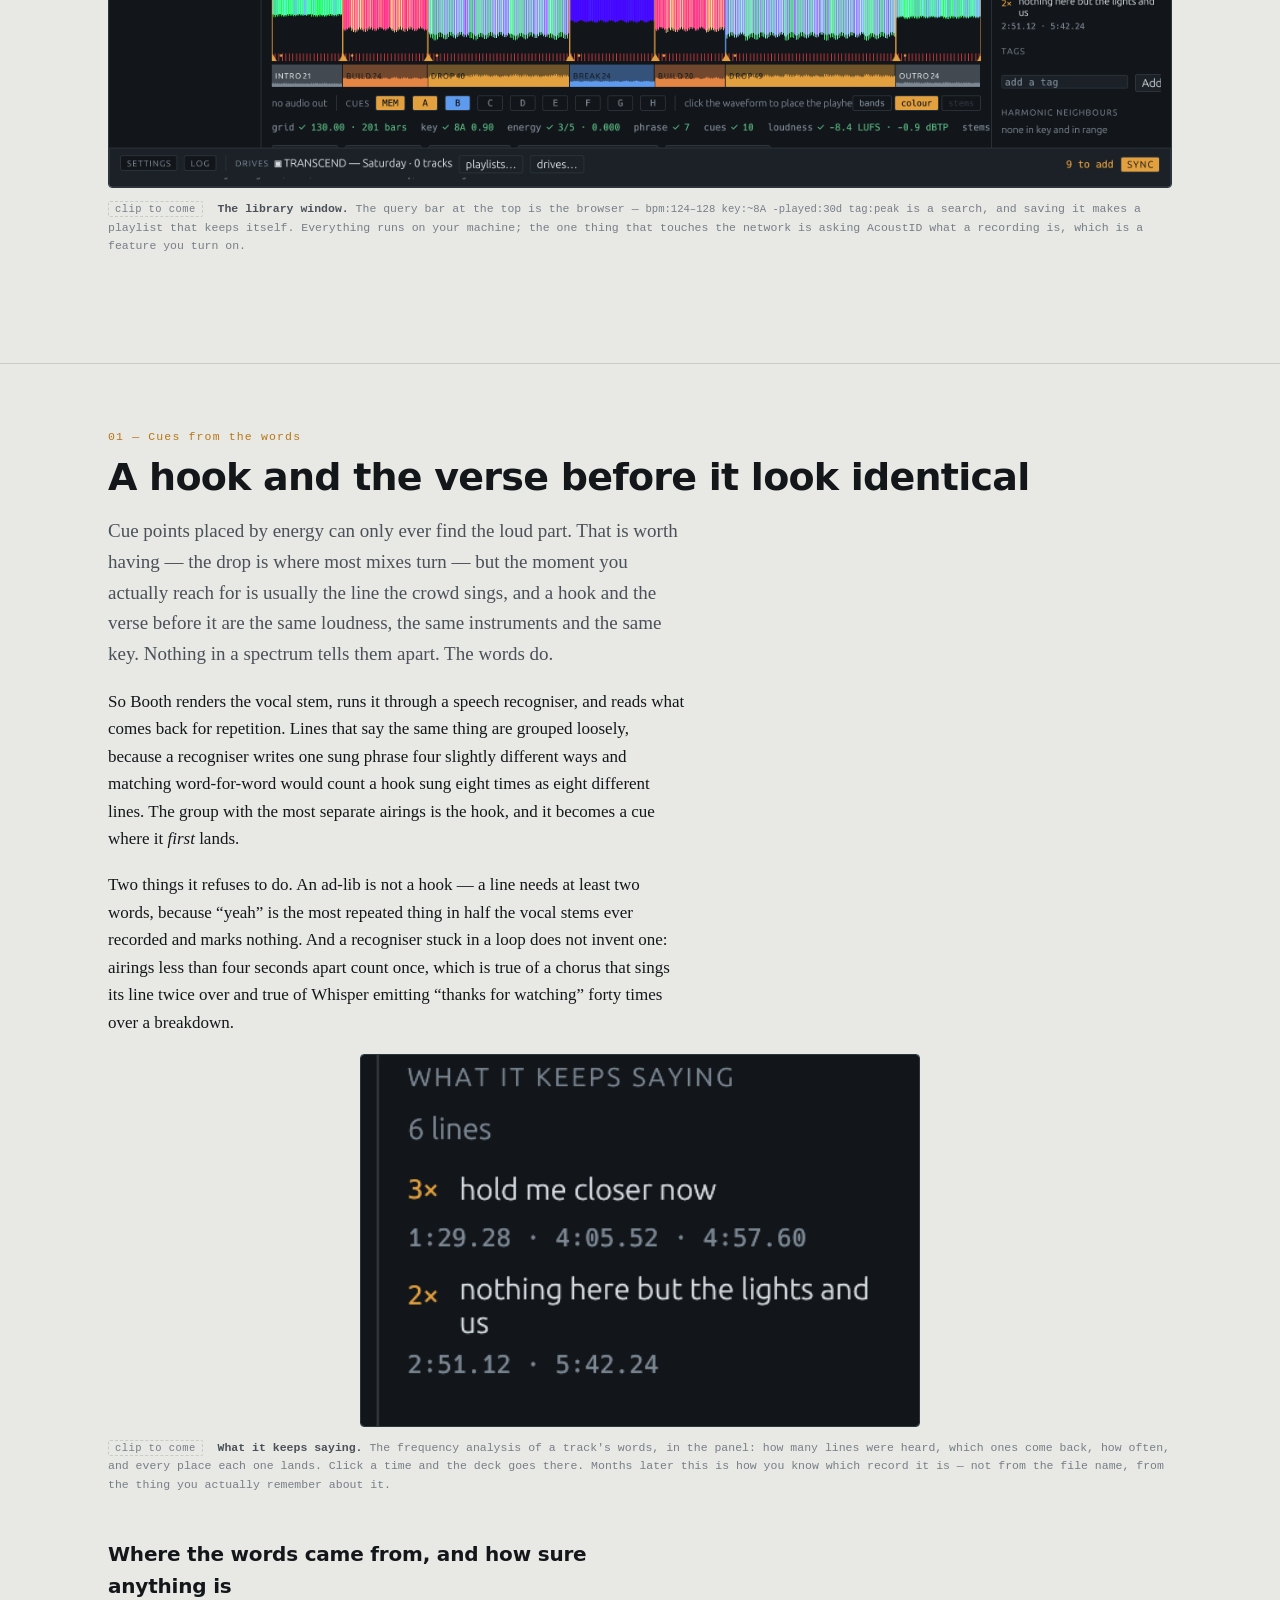
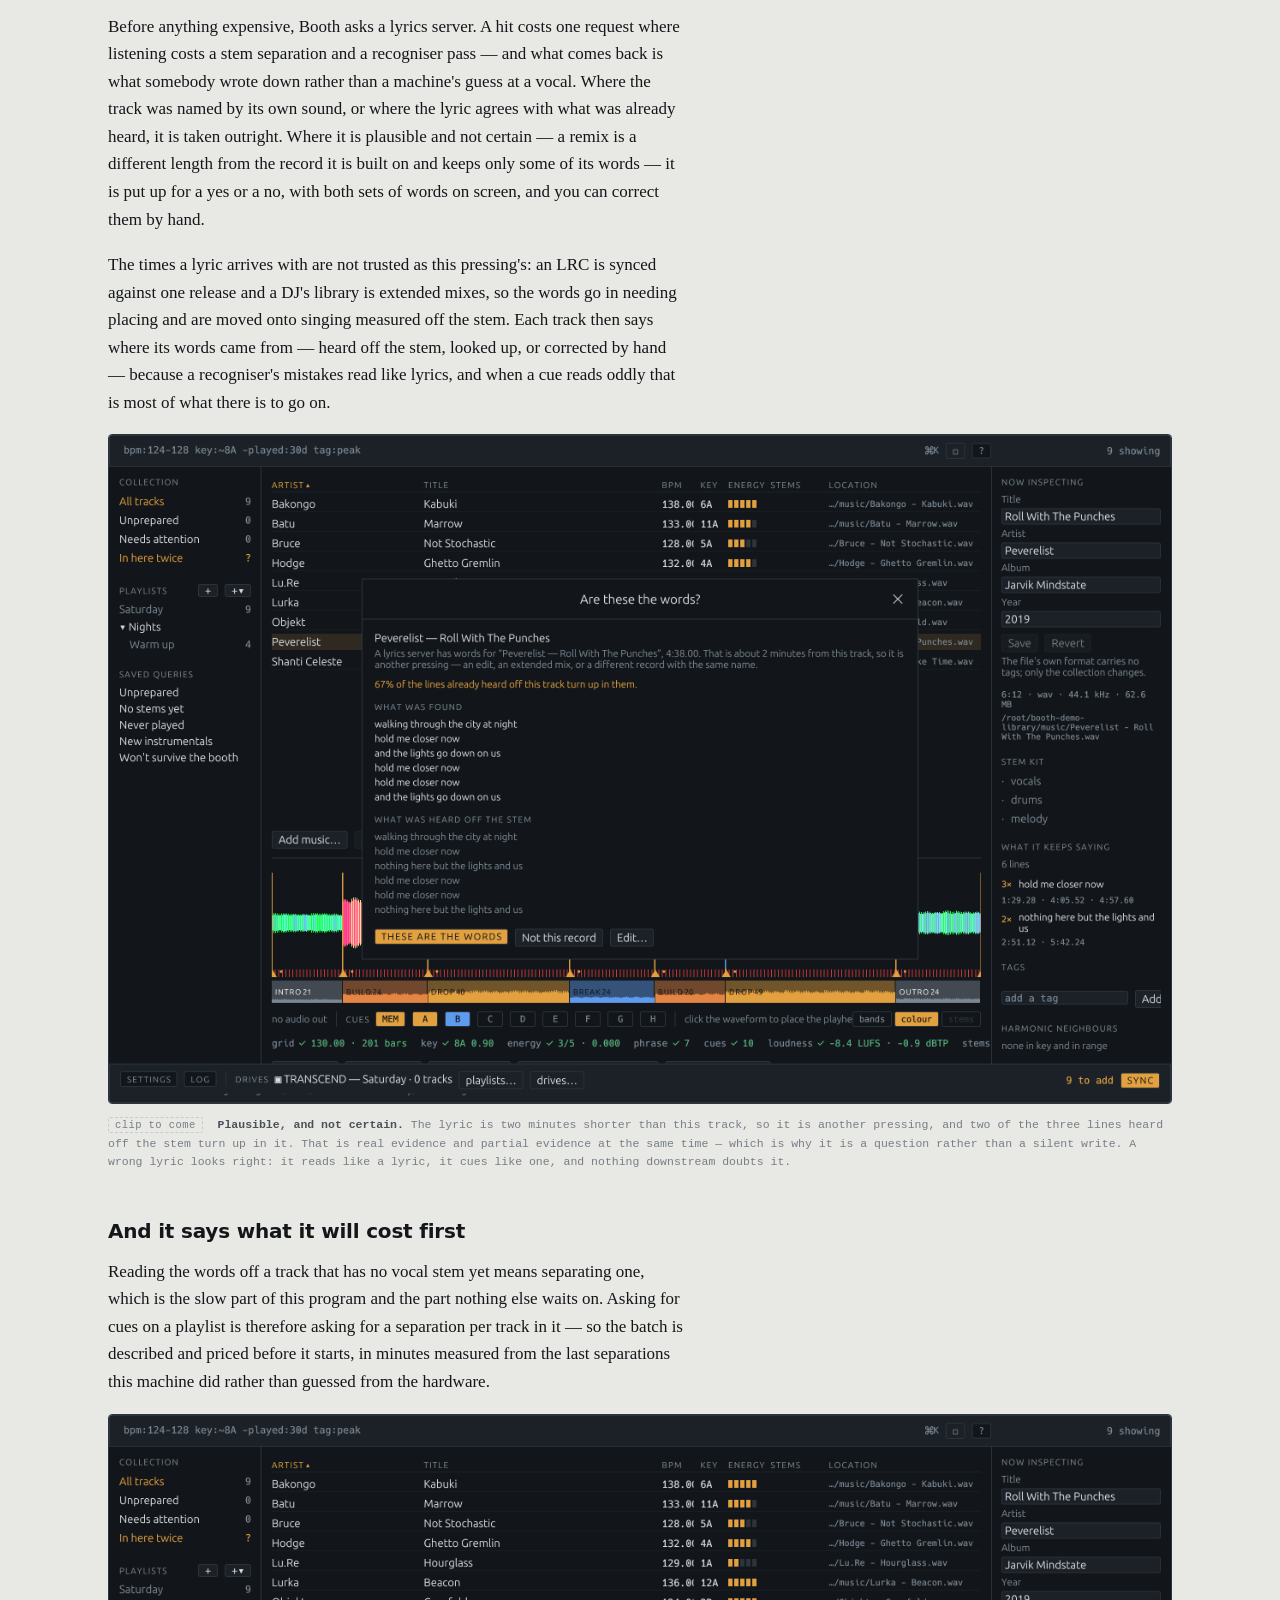
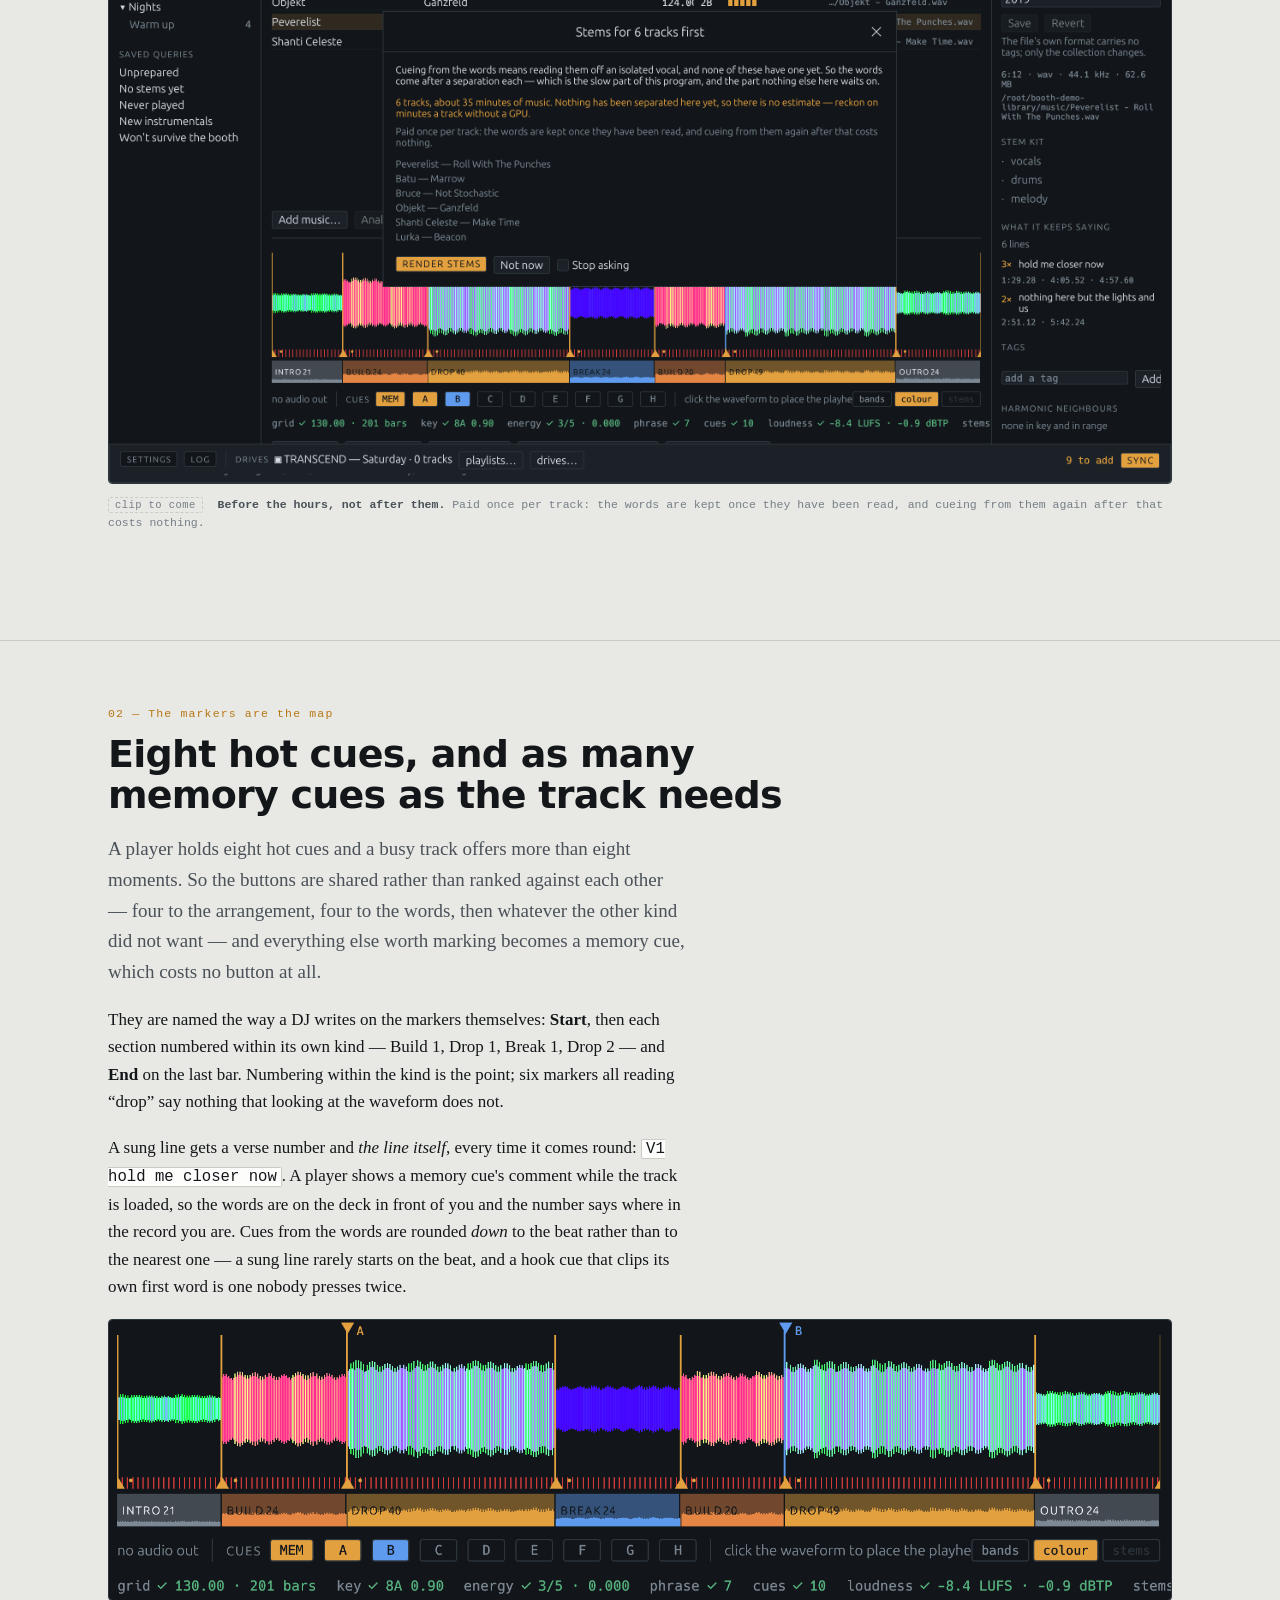
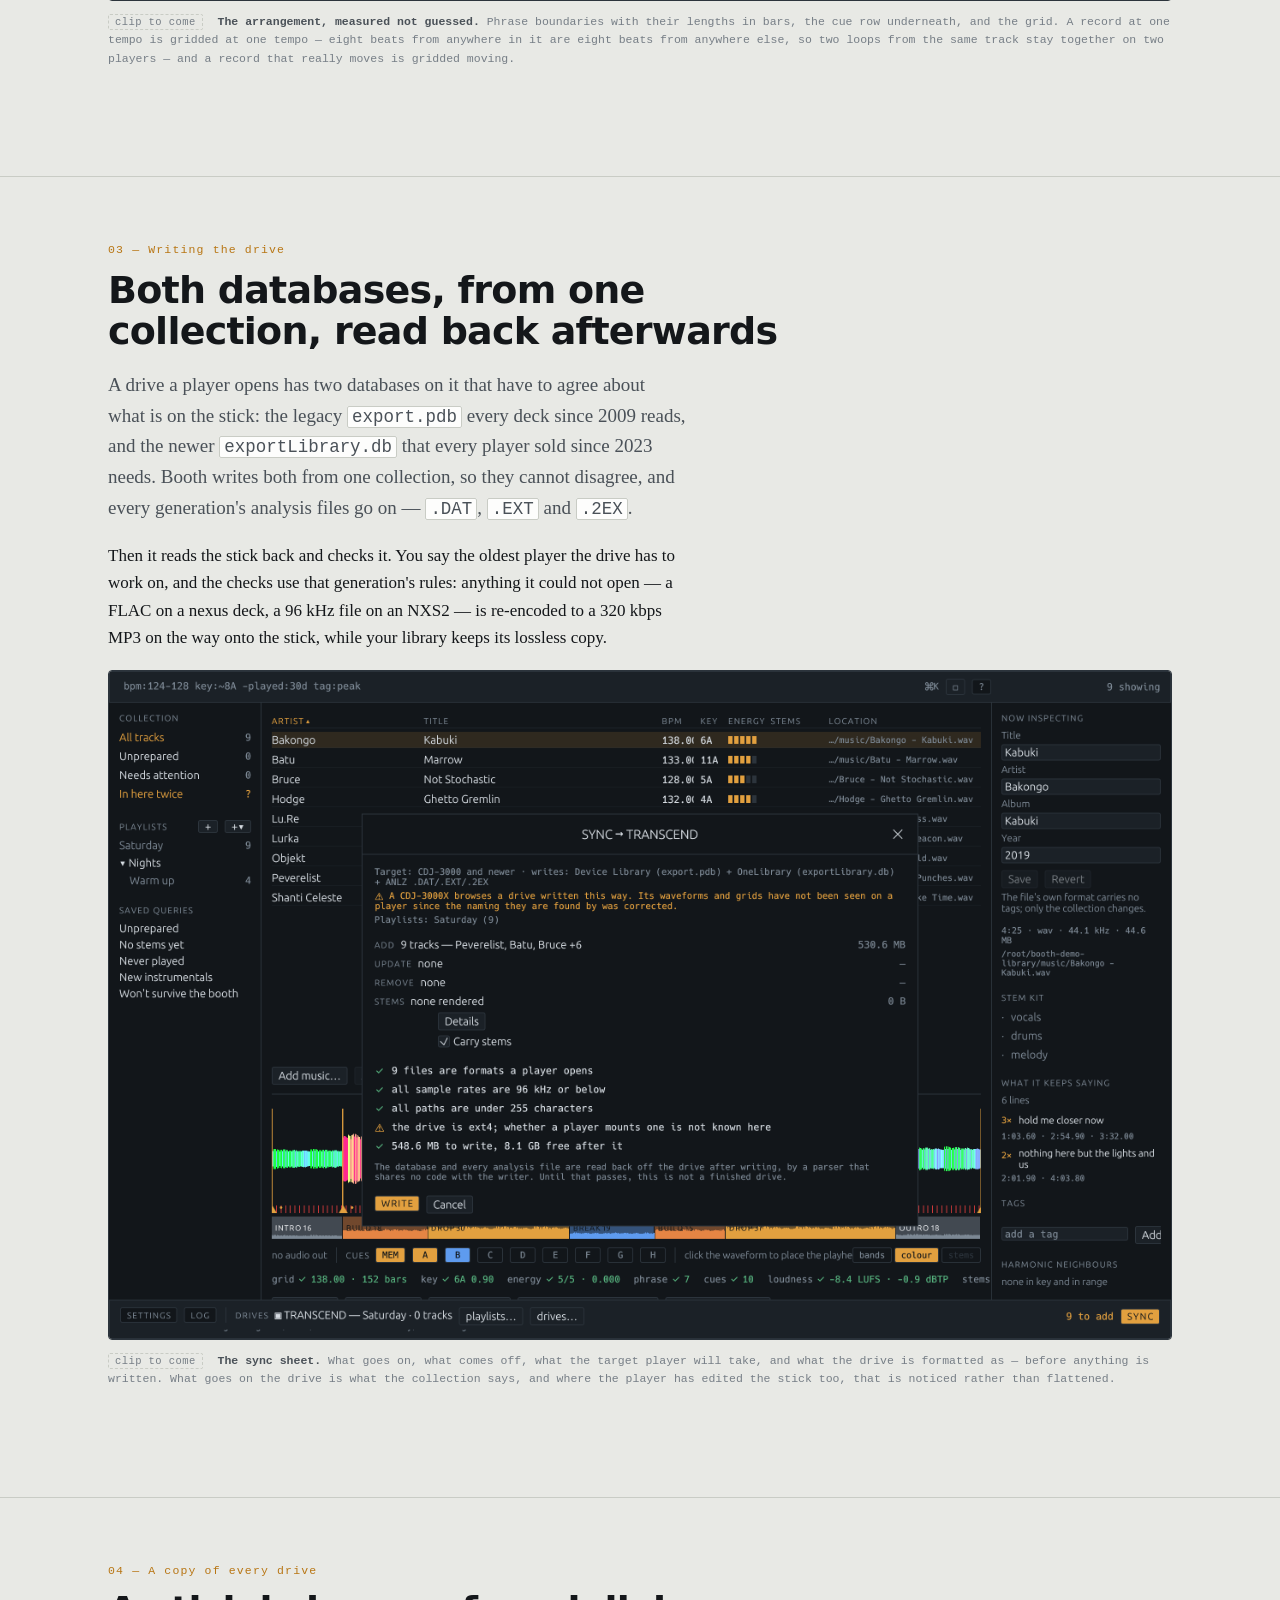
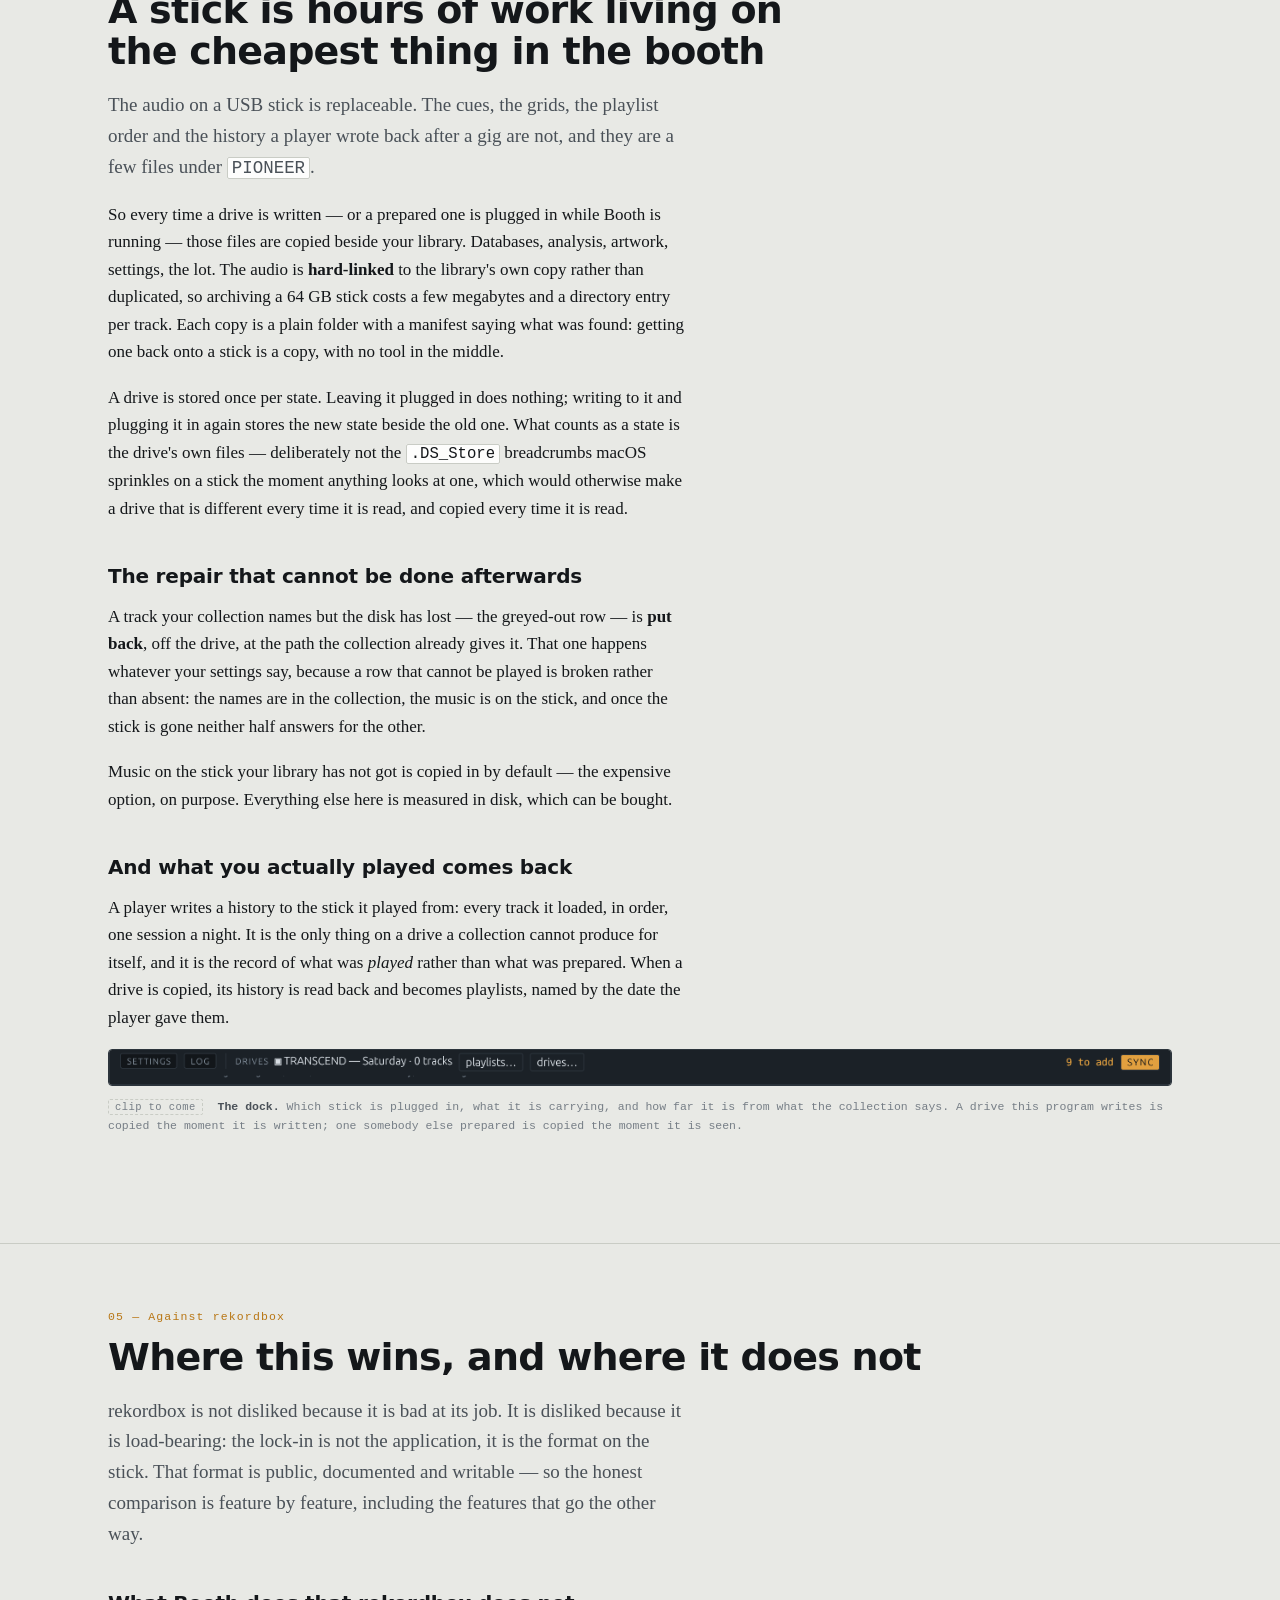
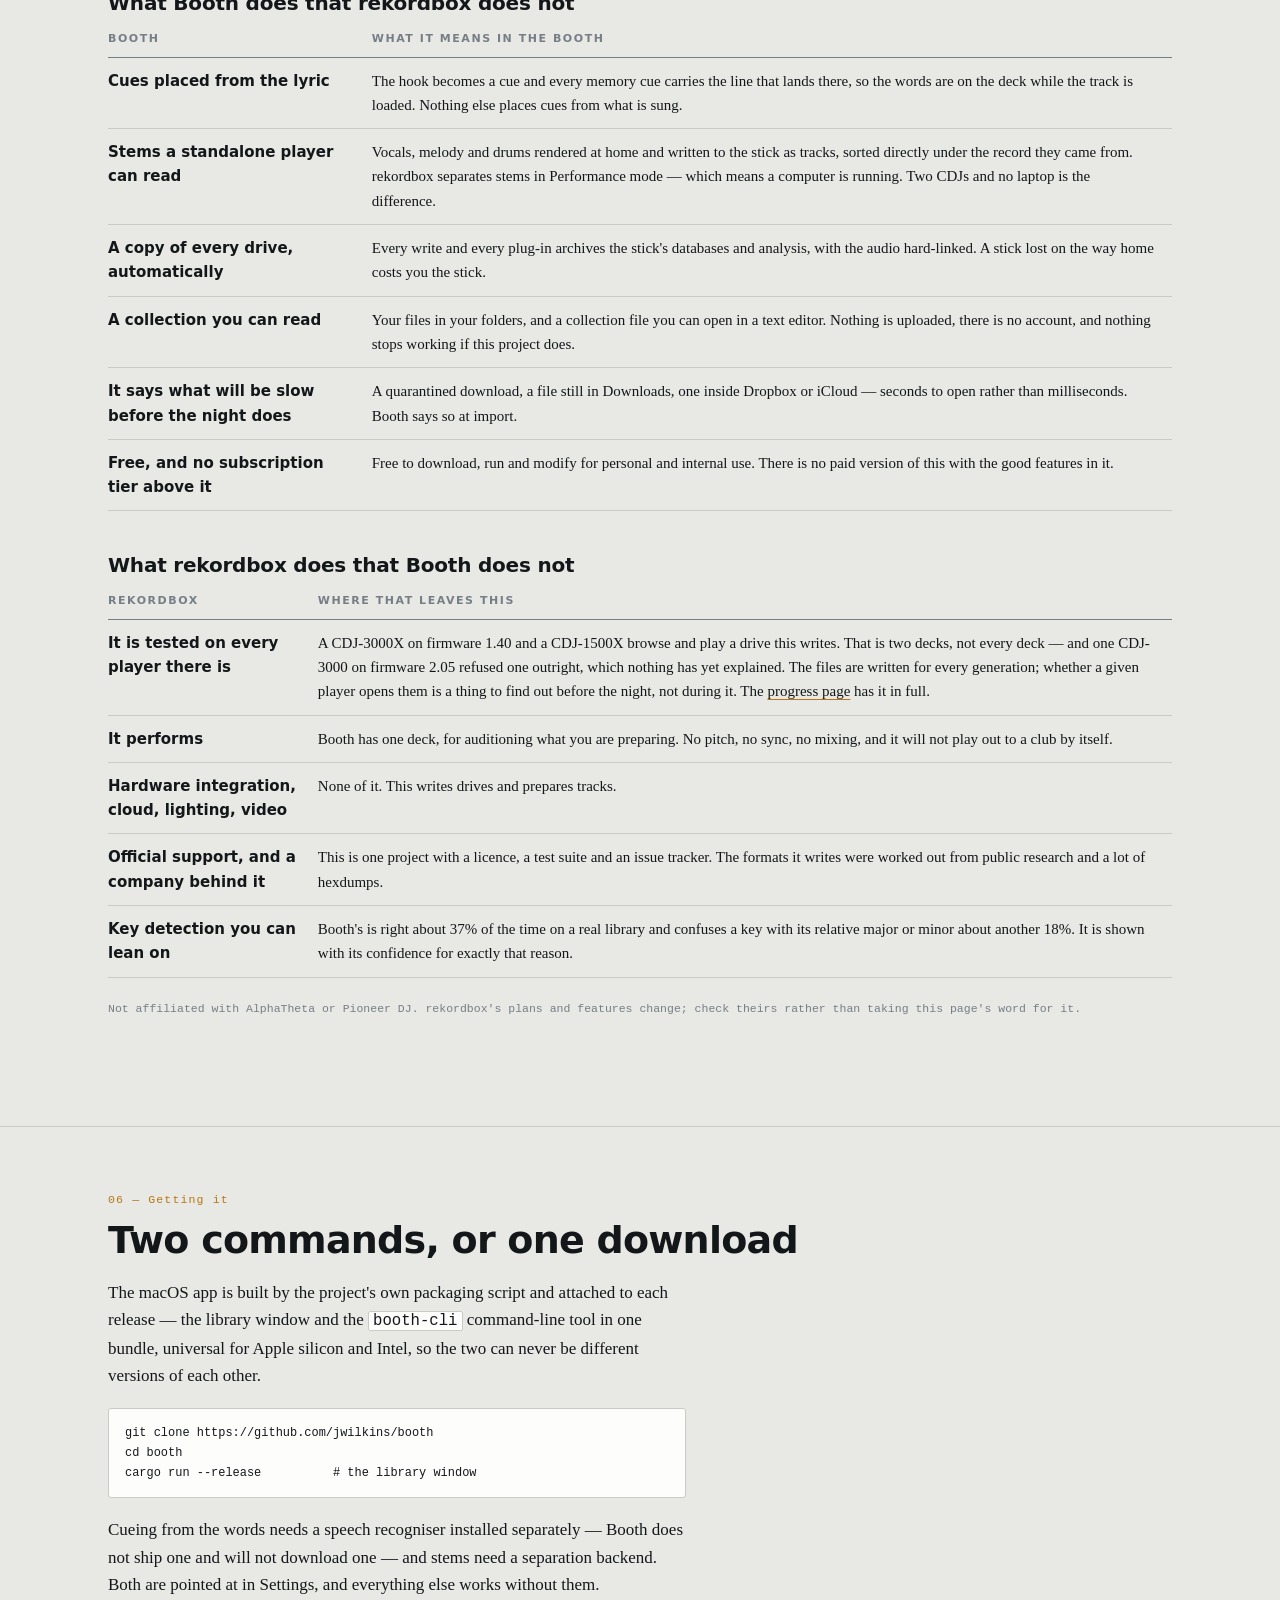
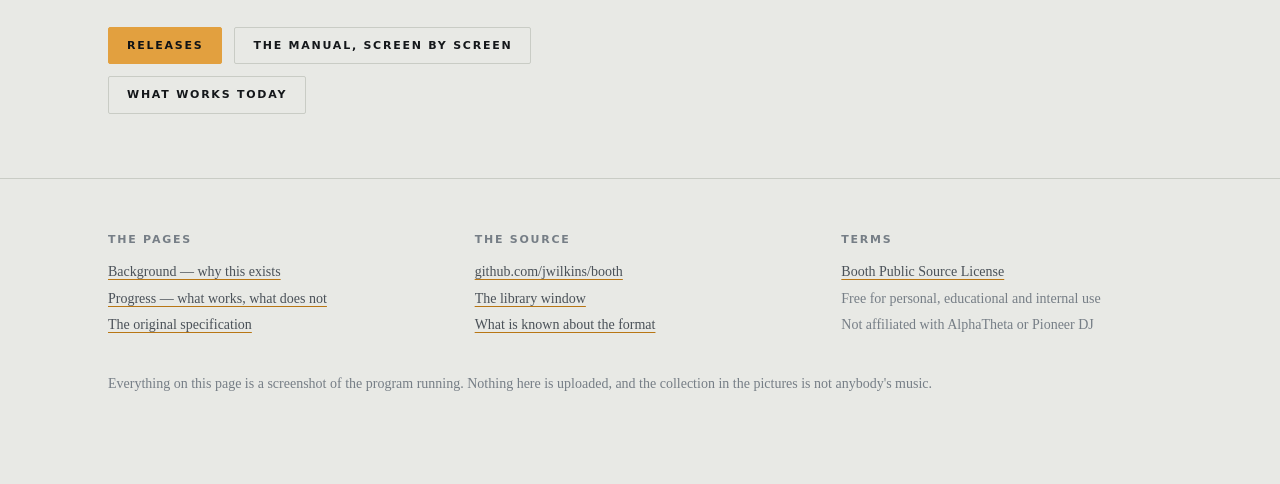
==== commit edb64eff: "A second player opens a drive this writes A CDJ-1500X browses and plays one, confirmed on the hardwa" ====
--- a/site/index.html
+++ b/site/index.html
@@ -284,10 +284,11 @@
       <tbody>
         <tr>
           <th scope="row">It is tested on every player there is</th>
-          <td>A CDJ-3000X on firmware 1.40 browses and plays a drive this writes. No older deck has
-          been <em>seen</em> to — the files are written, but try a stick on the hardware before the
-          night. This is the honest headline risk and it is covered in full on the
-          <a href="progress.html">progress page</a>.</td>
+          <td>A CDJ-3000X on firmware 1.40 and a CDJ-1500X browse and play a drive this writes.
+          That is two decks, not every deck — and one CDJ-3000 on firmware 2.05 refused one
+          outright, which nothing has yet explained. The files are written for every generation;
+          whether a given player opens them is a thing to find out before the night, not during
+          it. The <a href="progress.html">progress page</a> has it in full.</td>
         </tr>
         <tr>
           <th scope="row">It performs</th>
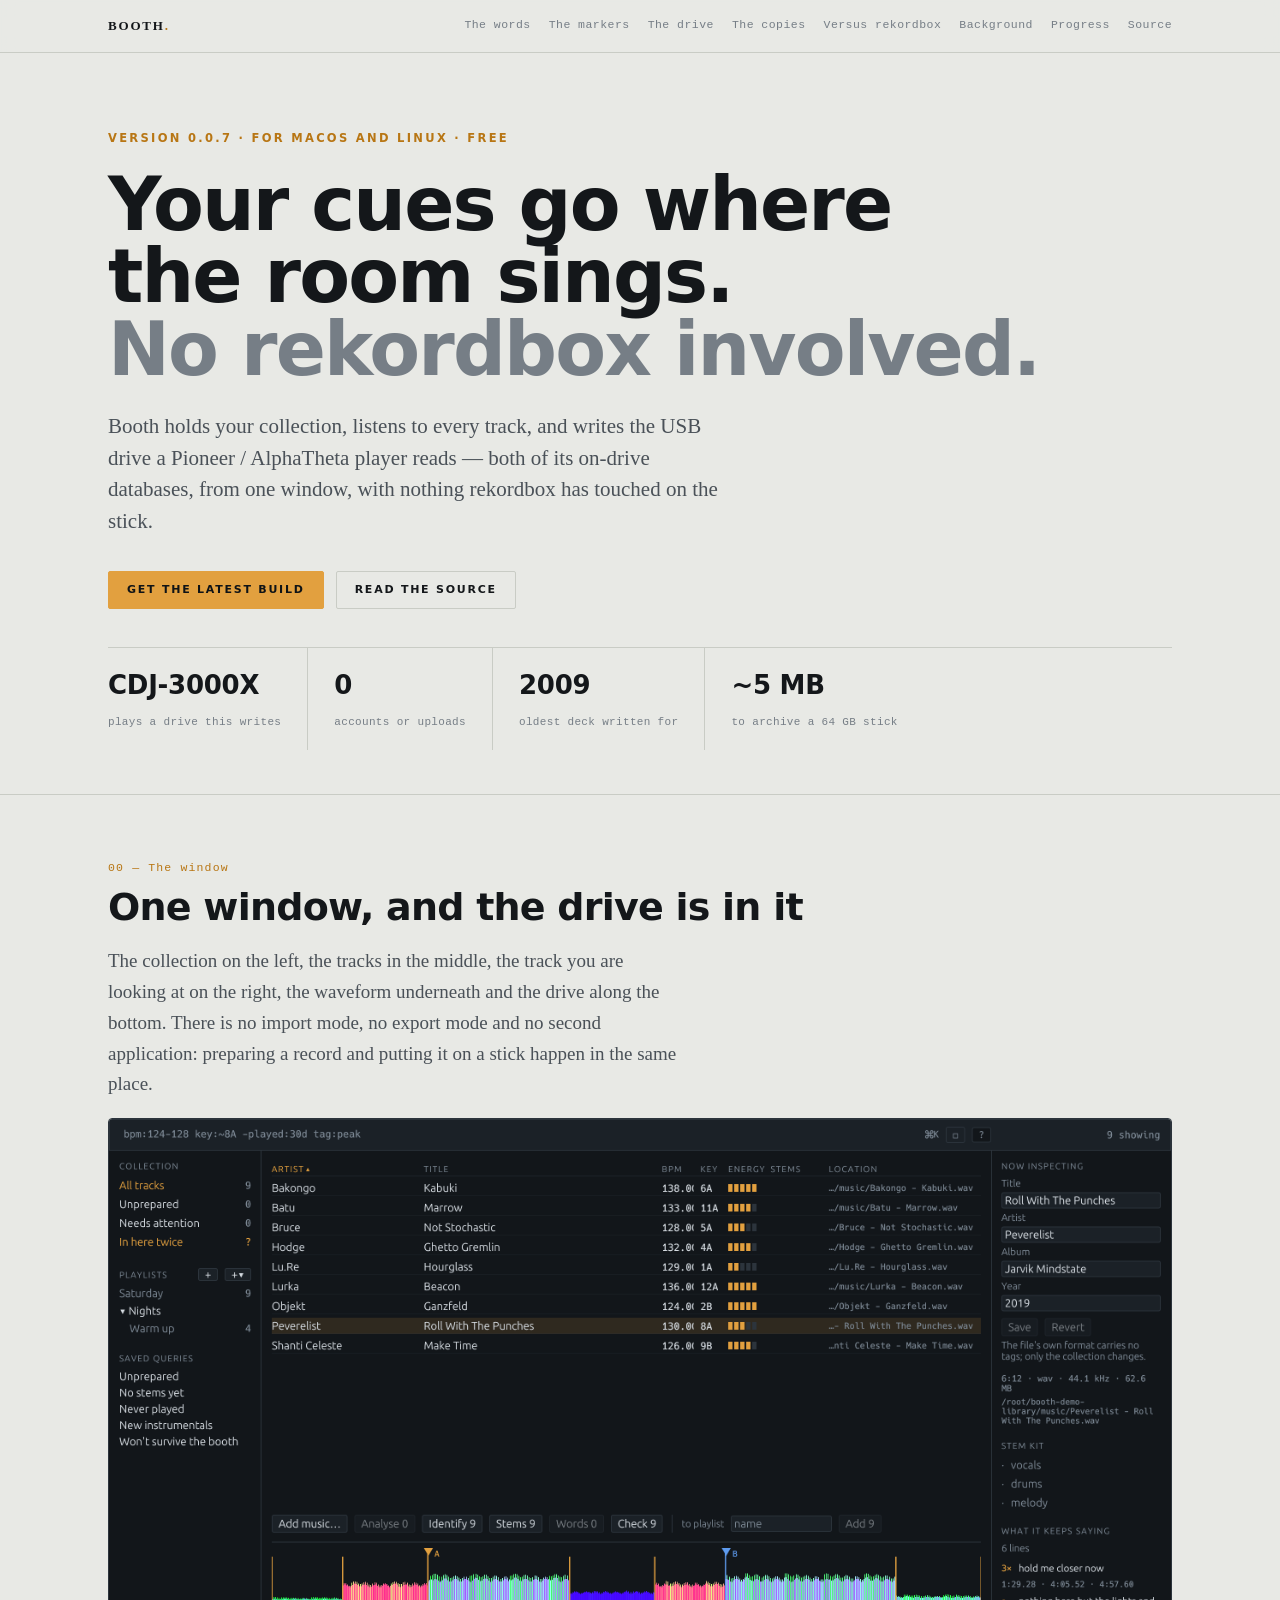
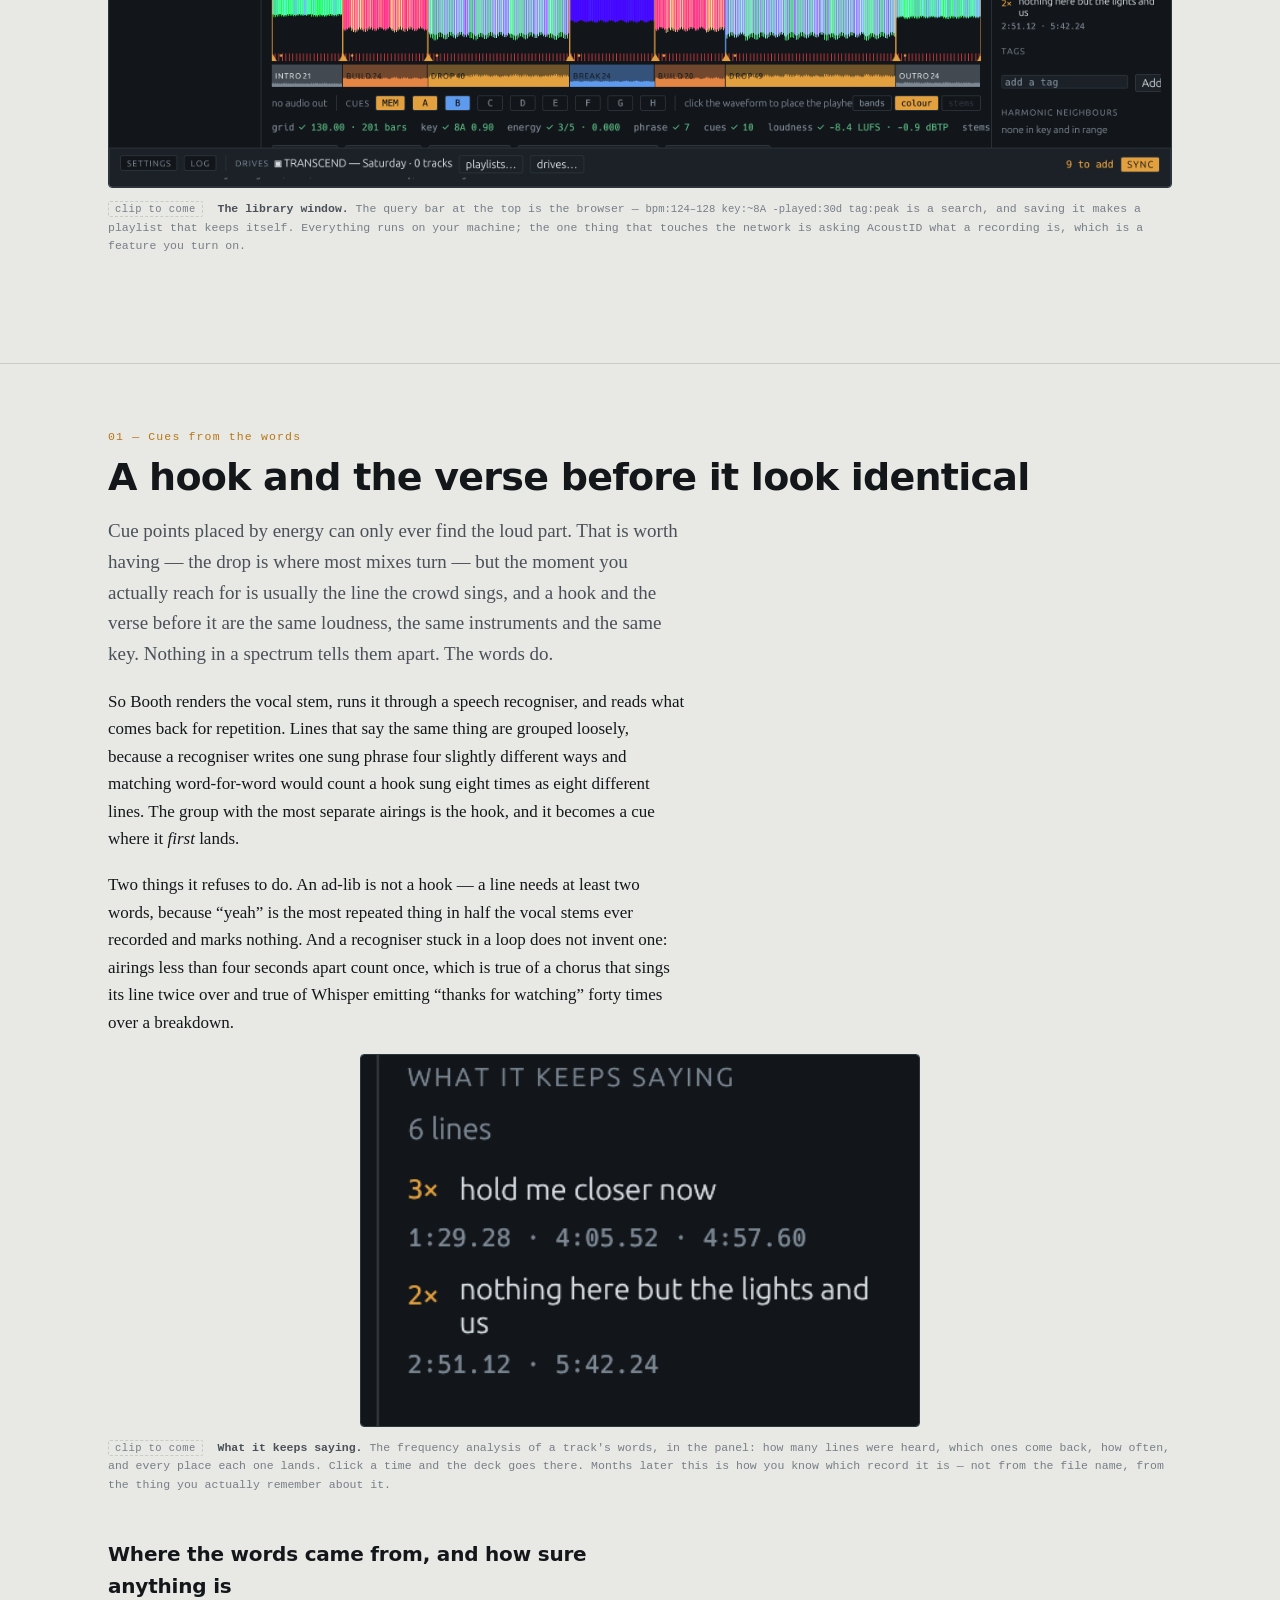
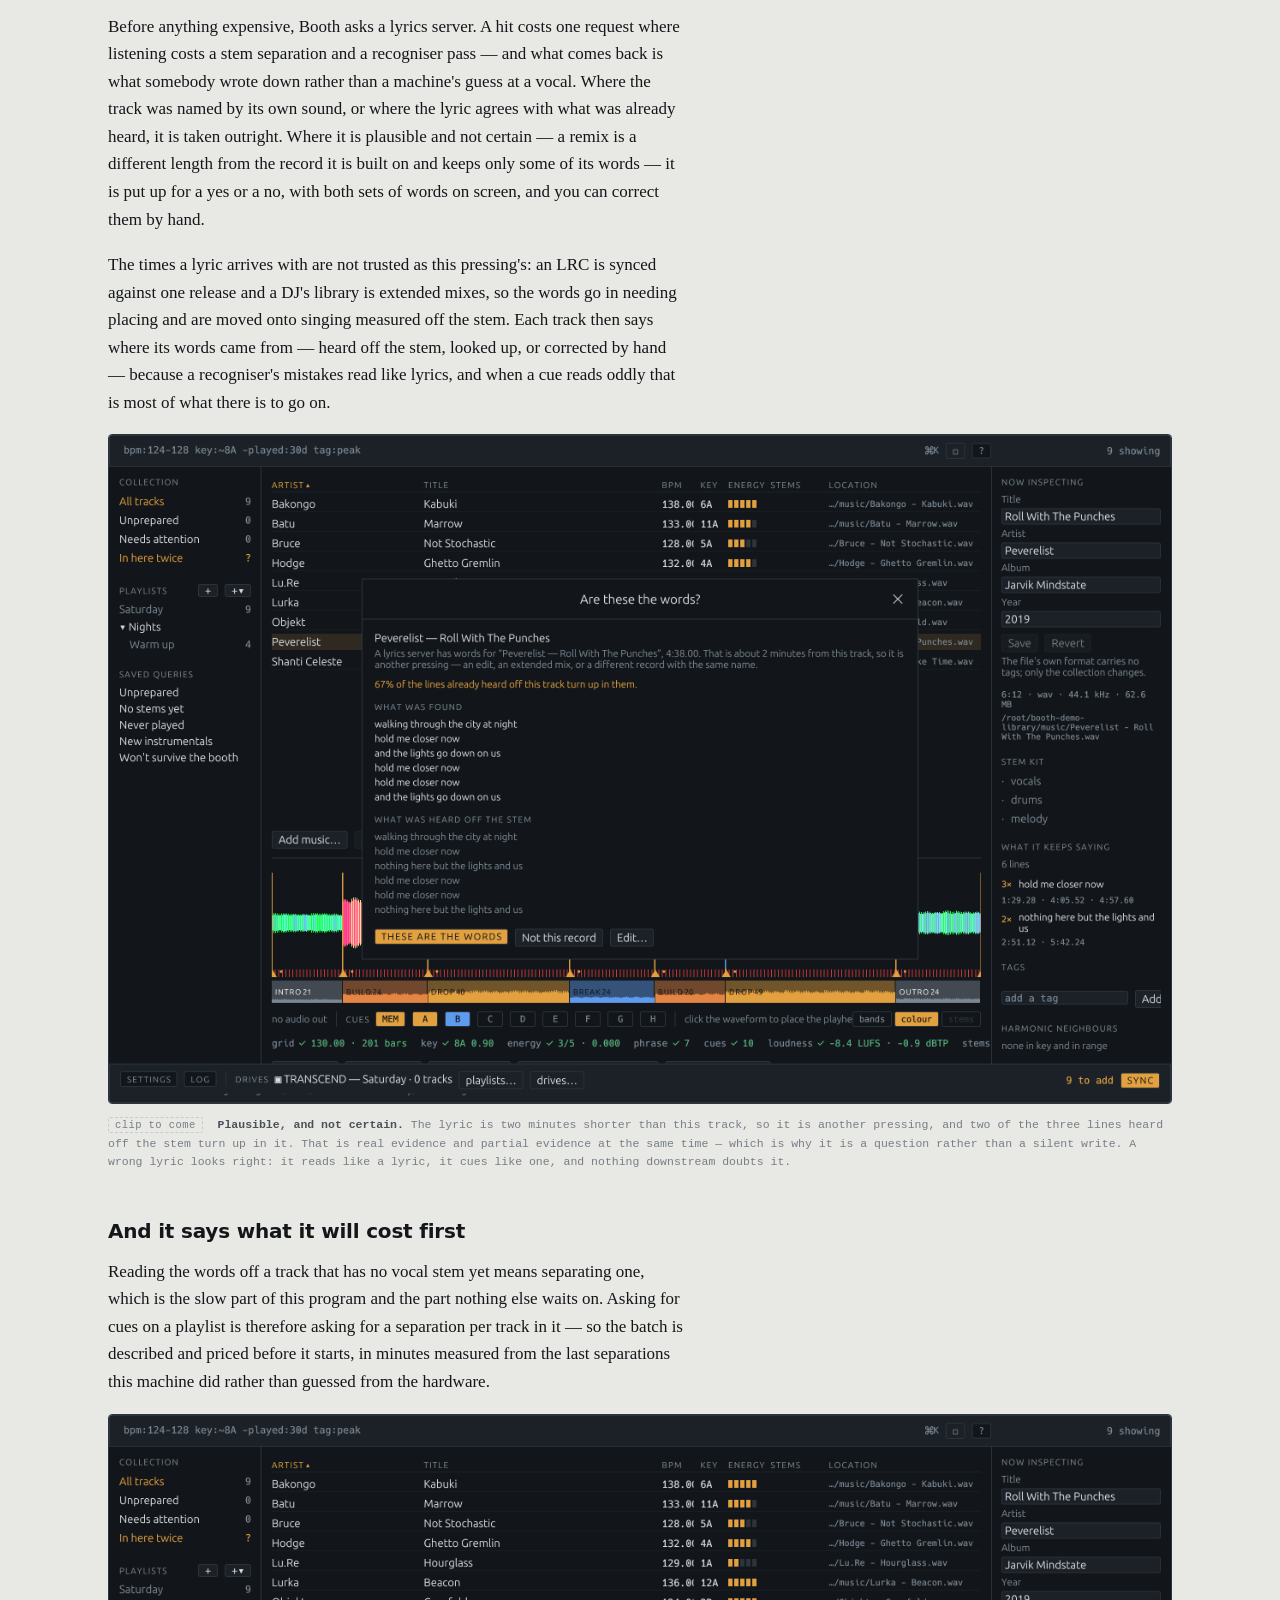
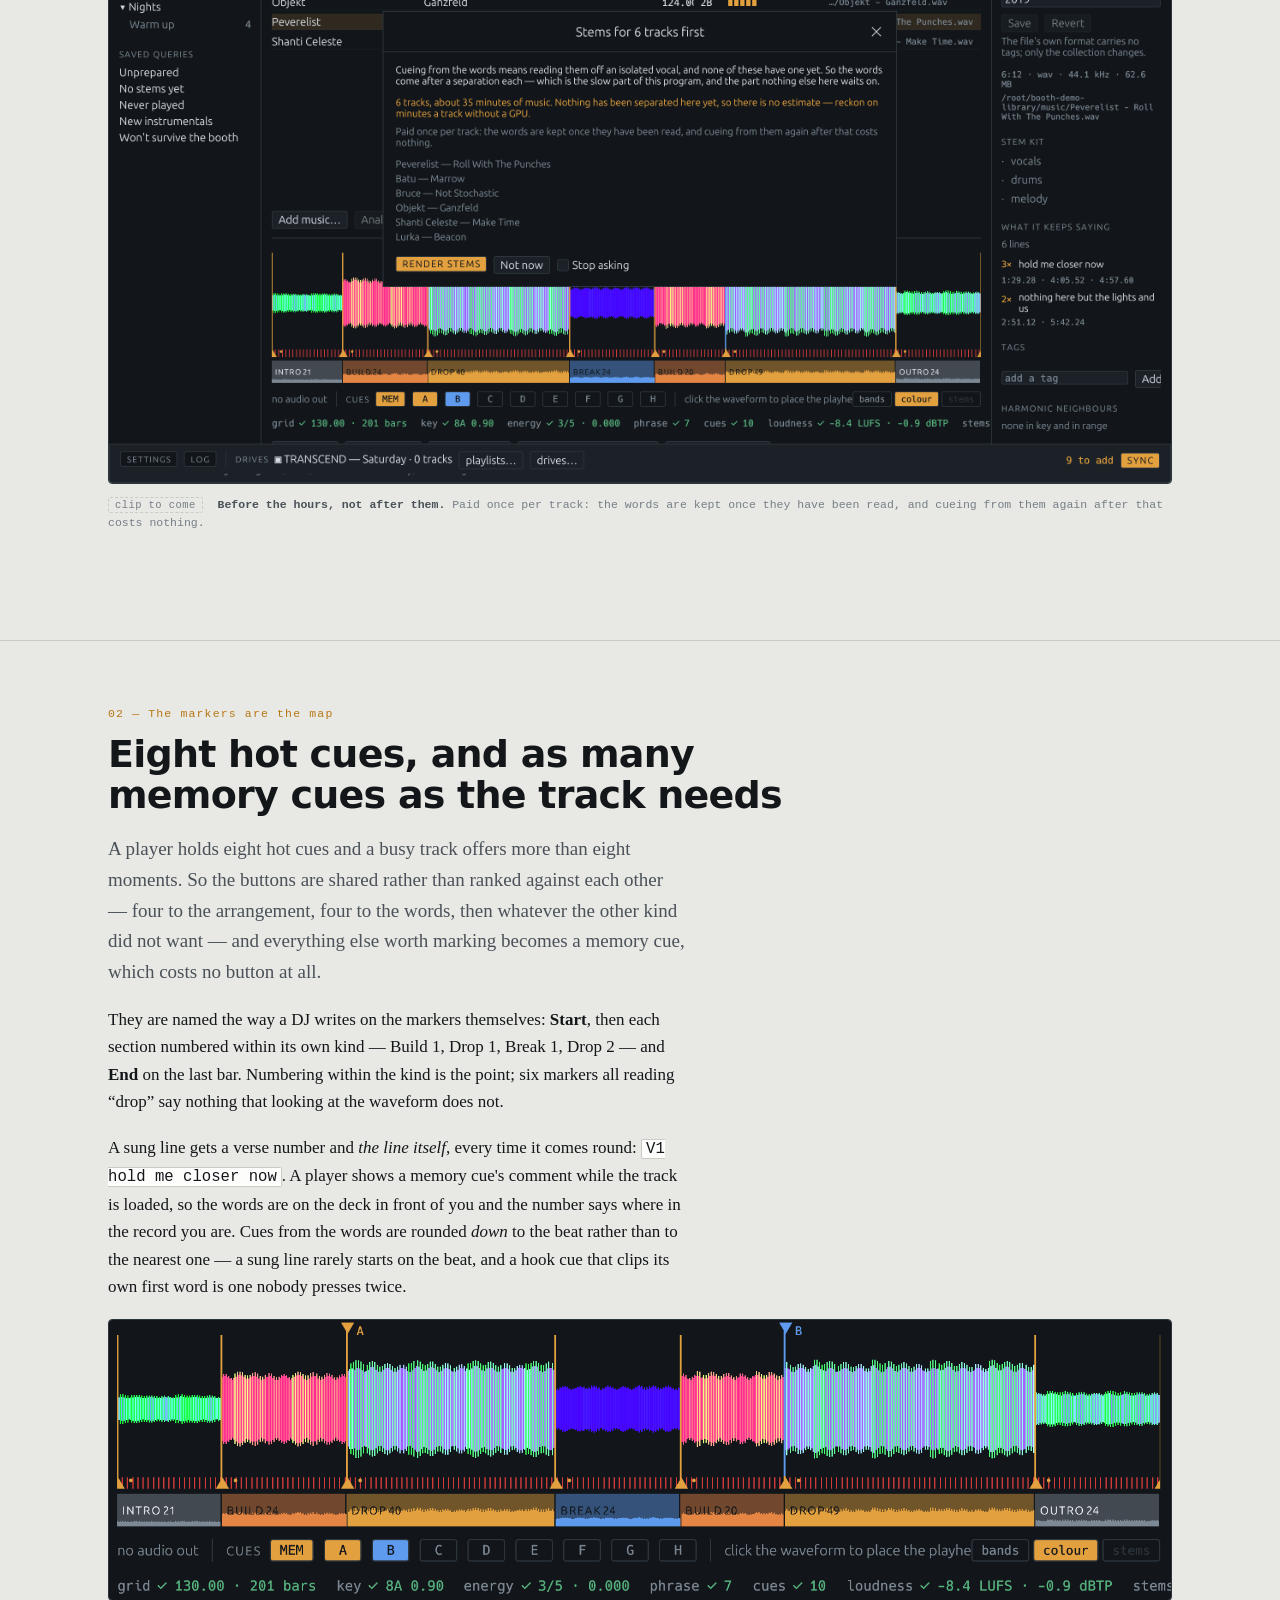
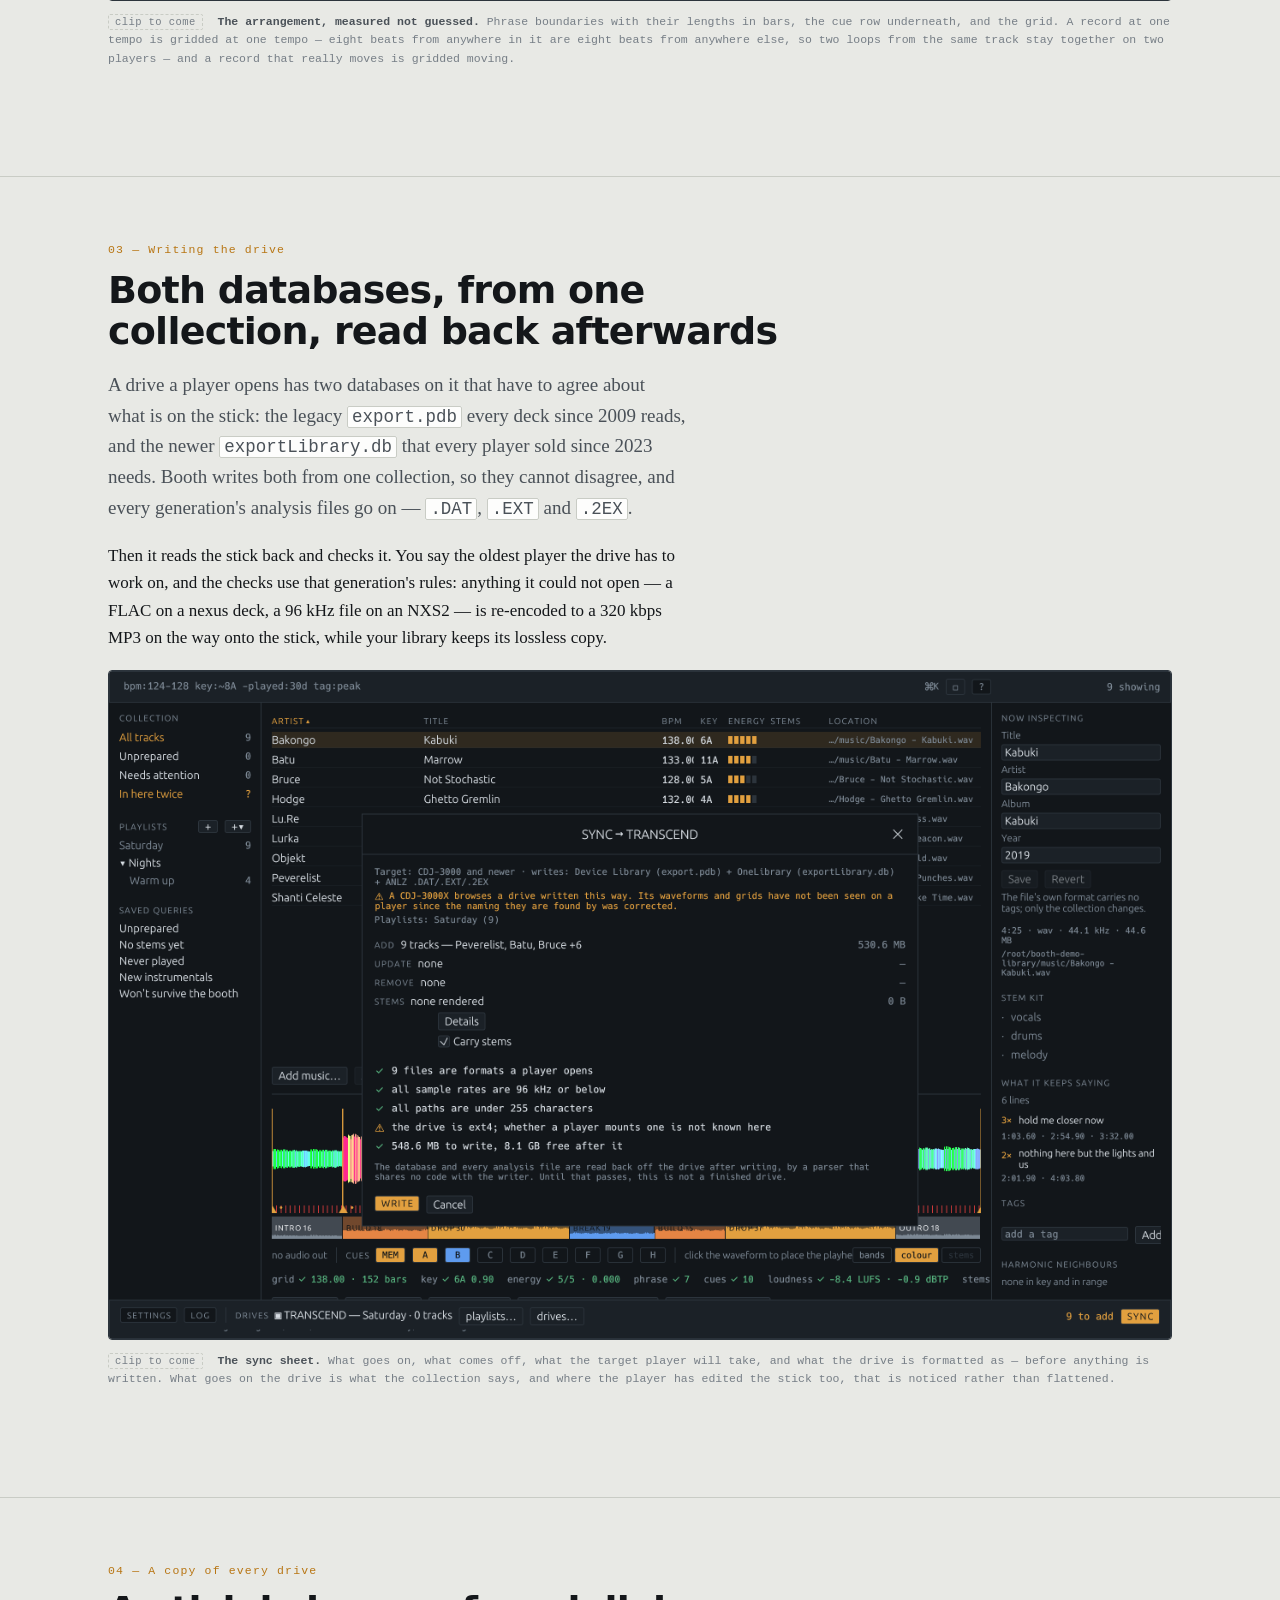
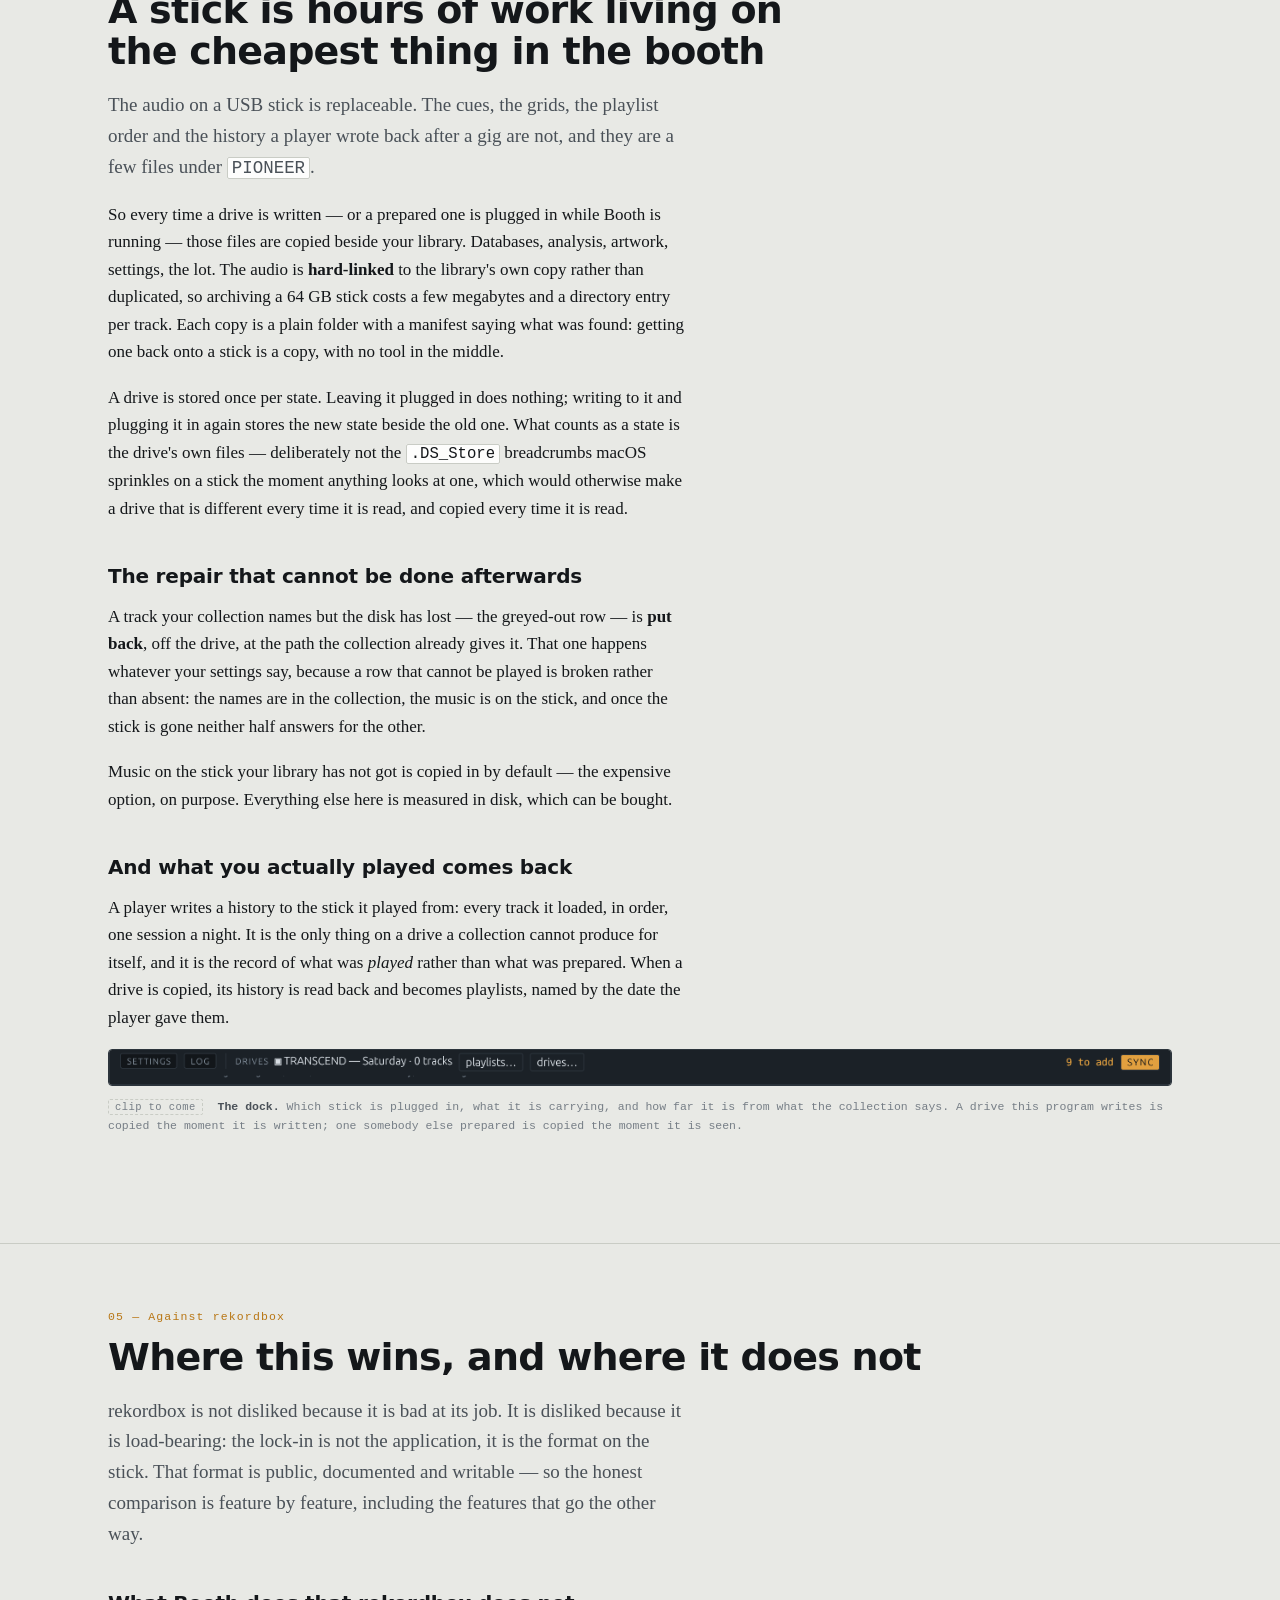
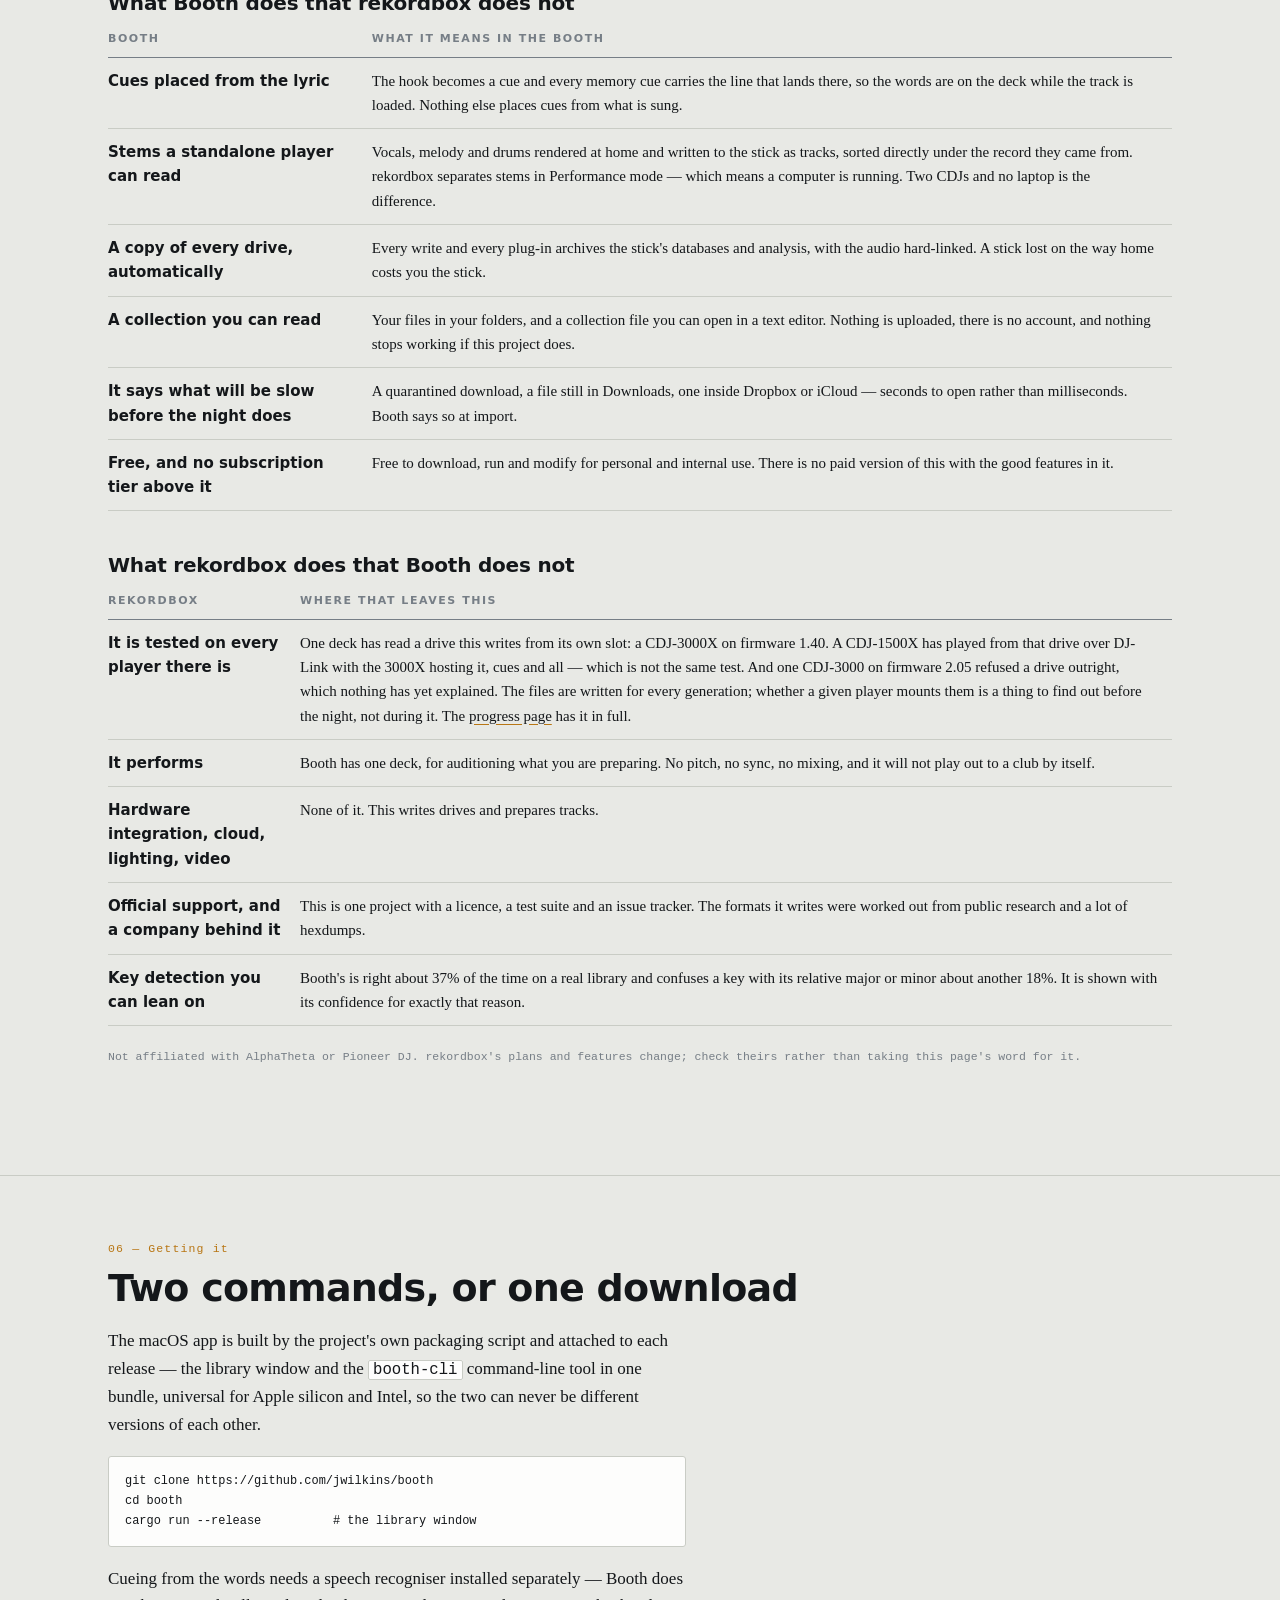
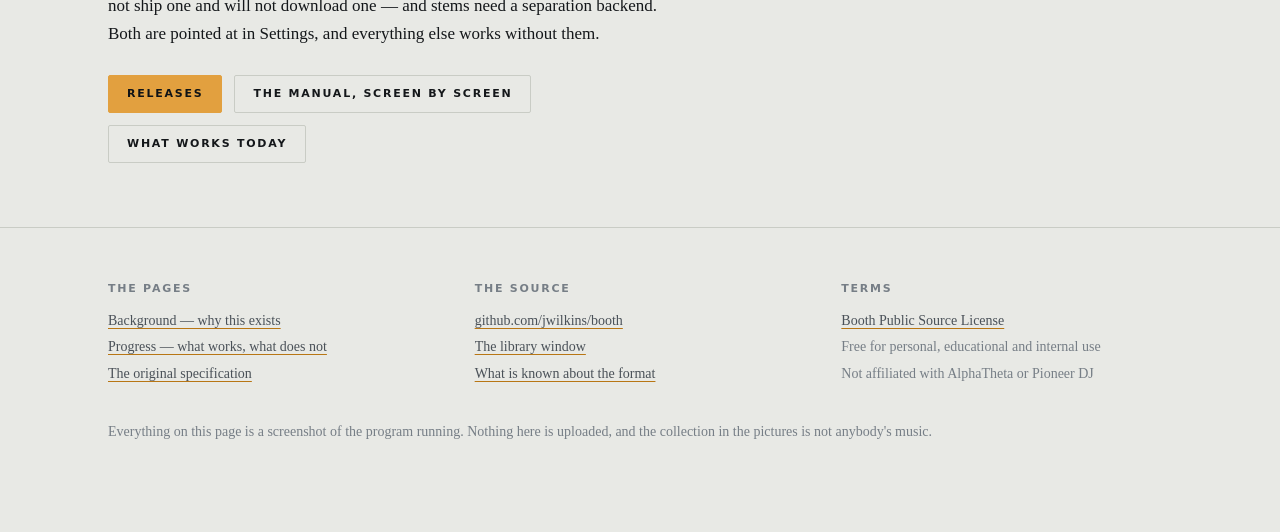
==== commit 3090e94f: "Say what the CDJ-1500X actually did It played from the drive over DJ-Link, hosted by the CDJ-3000X, " ====
--- a/site/index.html
+++ b/site/index.html
@@ -284,11 +284,13 @@
       <tbody>
         <tr>
           <th scope="row">It is tested on every player there is</th>
-          <td>A CDJ-3000X on firmware 1.40 and a CDJ-1500X browse and play a drive this writes.
-          That is two decks, not every deck — and one CDJ-3000 on firmware 2.05 refused one
-          outright, which nothing has yet explained. The files are written for every generation;
-          whether a given player opens them is a thing to find out before the night, not during
-          it. The <a href="progress.html">progress page</a> has it in full.</td>
+          <td>One deck has read a drive this writes from its own slot: a CDJ-3000X on firmware
+          1.40. A CDJ-1500X has played from that drive over DJ-Link with the 3000X hosting it,
+          cues and all — which is not the same test. And one CDJ-3000 on firmware 2.05 refused
+          a drive outright, which nothing has yet explained. The files are written for every
+          generation; whether a given player mounts them is a thing to find out before the
+          night, not during it. The <a href="progress.html">progress page</a> has it in
+          full.</td>
         </tr>
         <tr>
           <th scope="row">It performs</th>
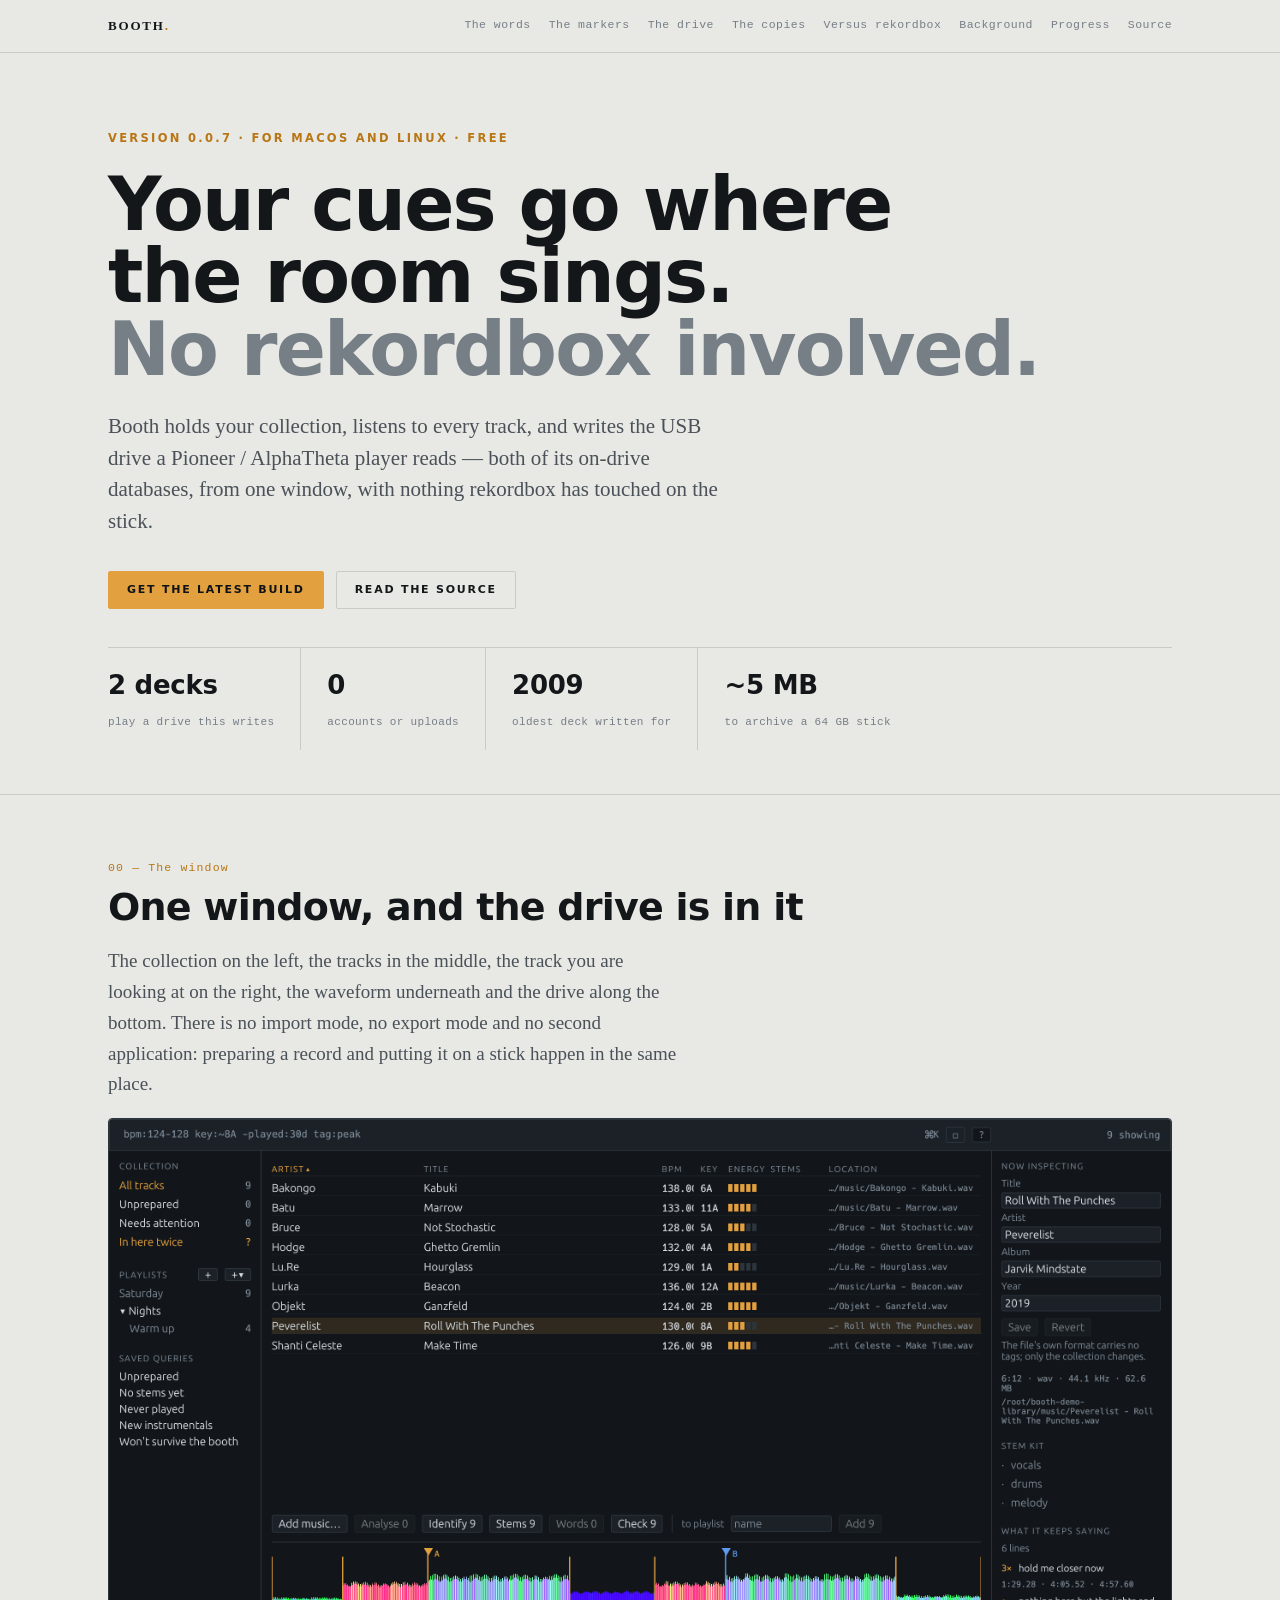
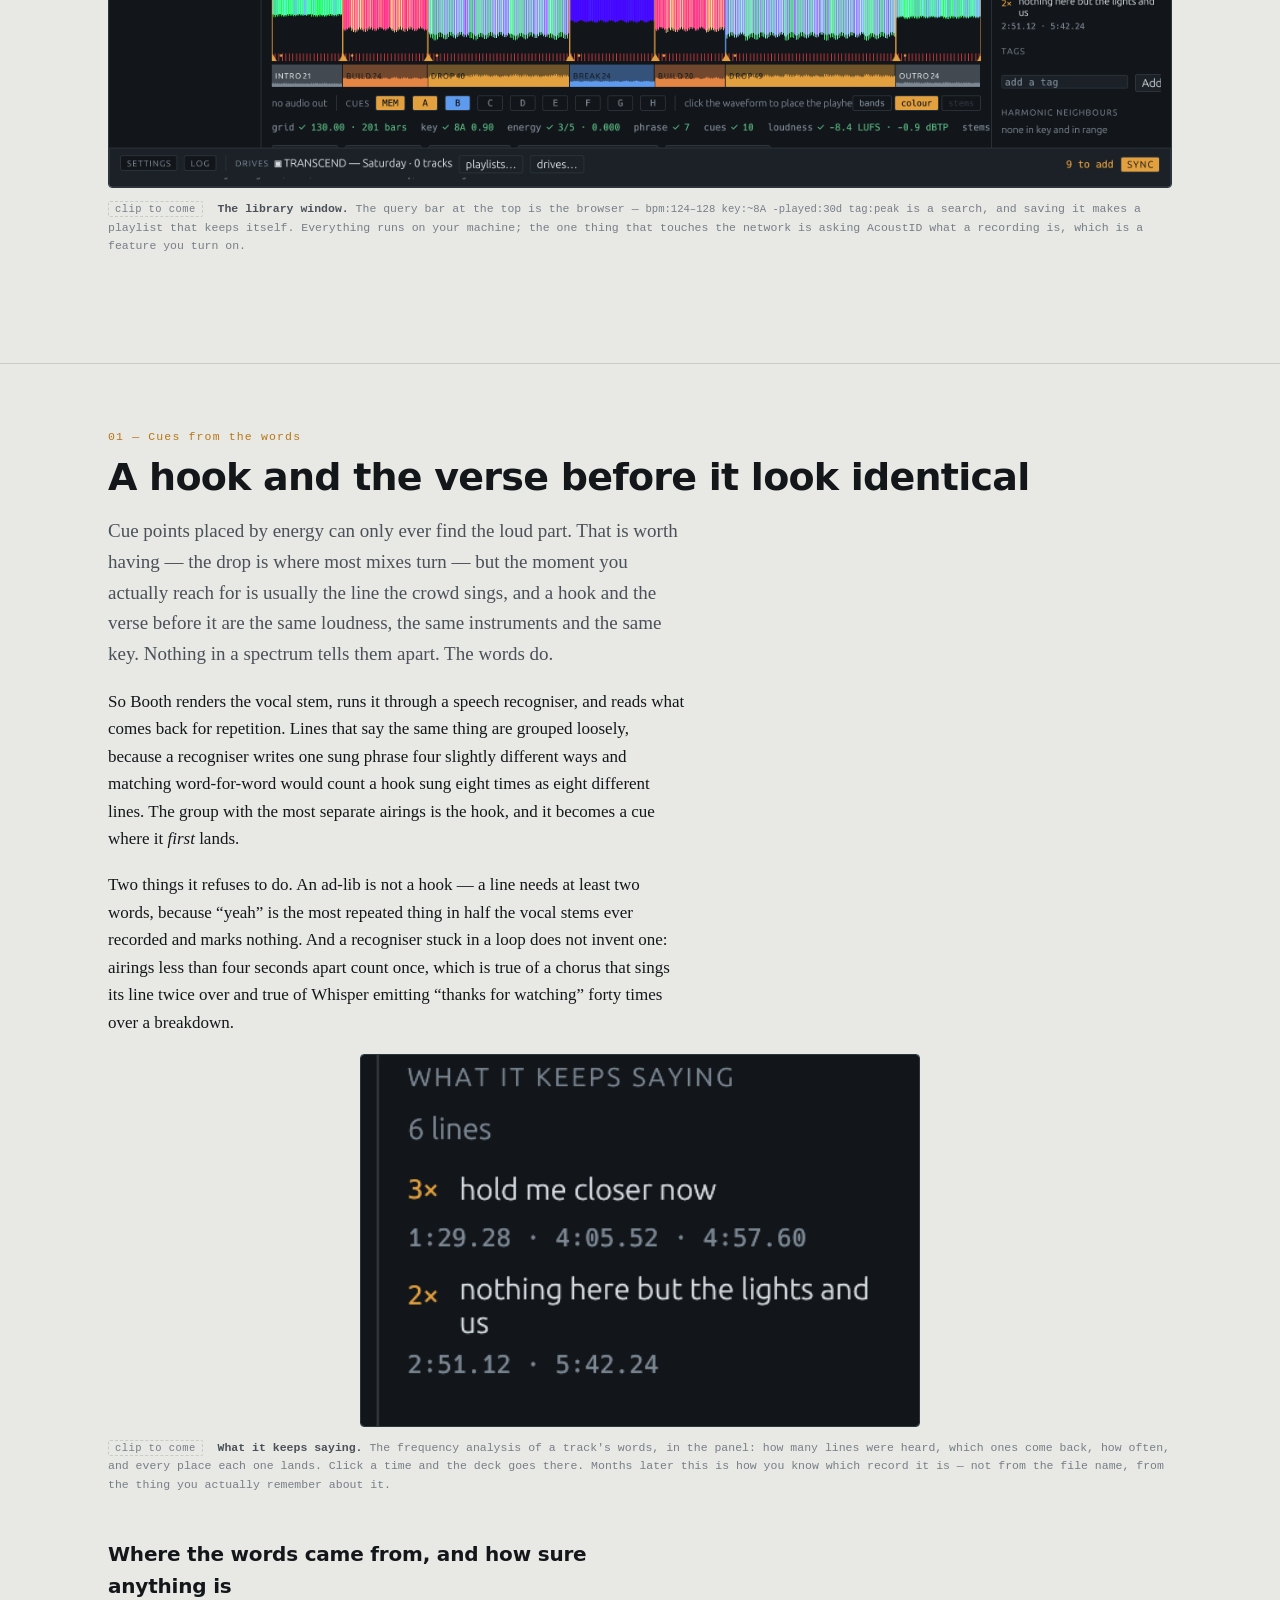
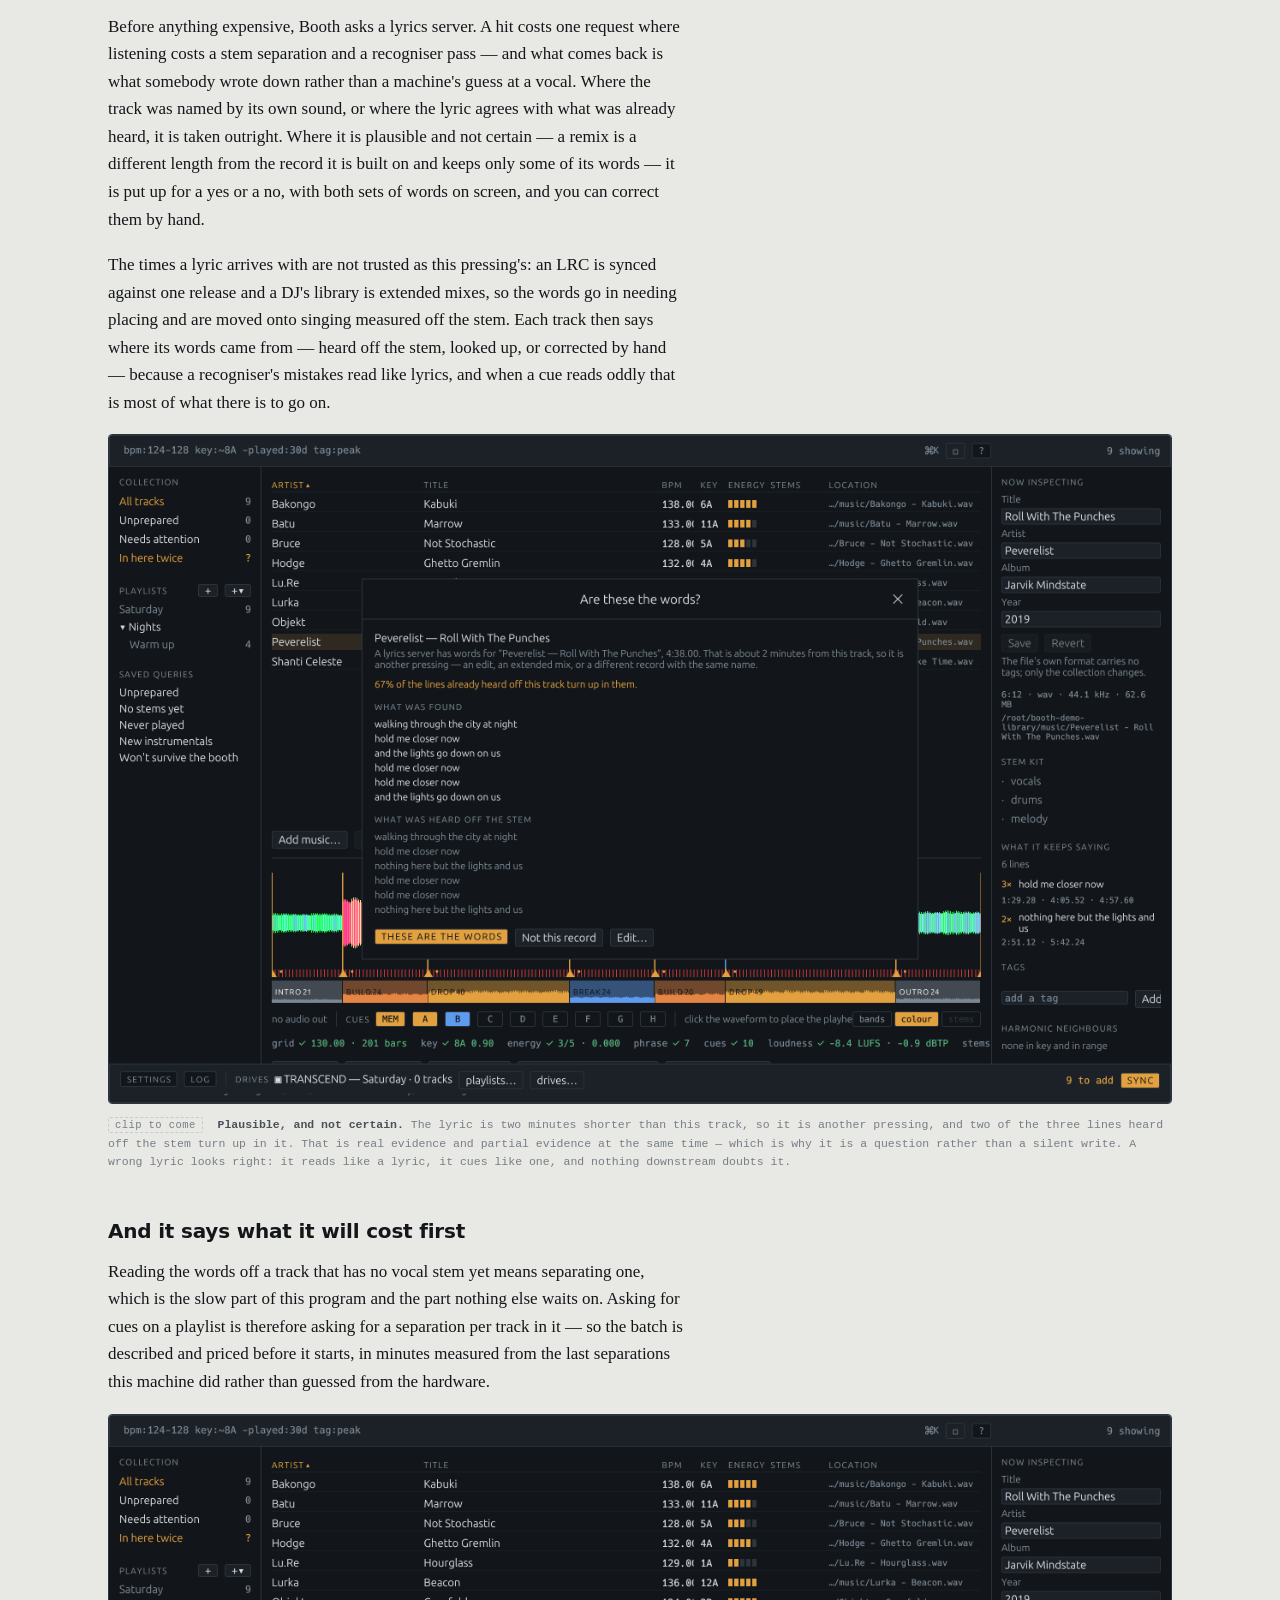
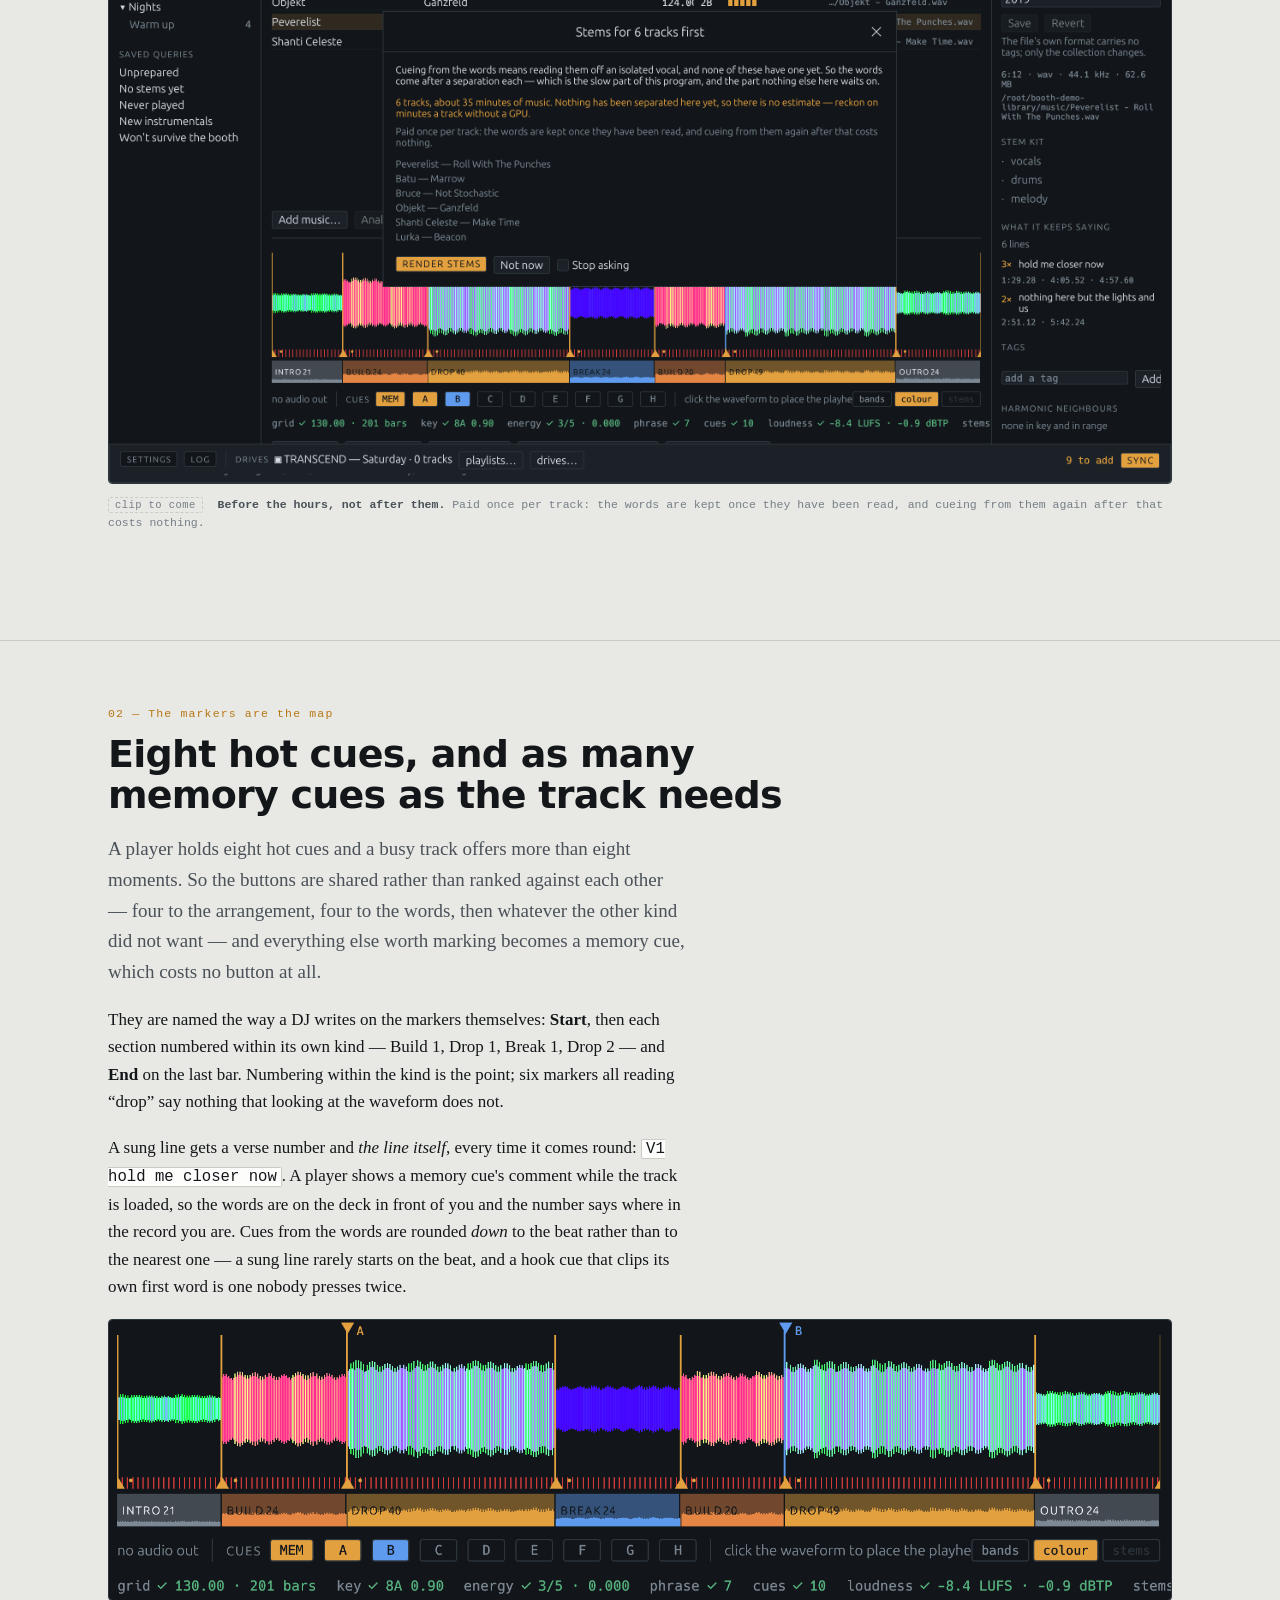
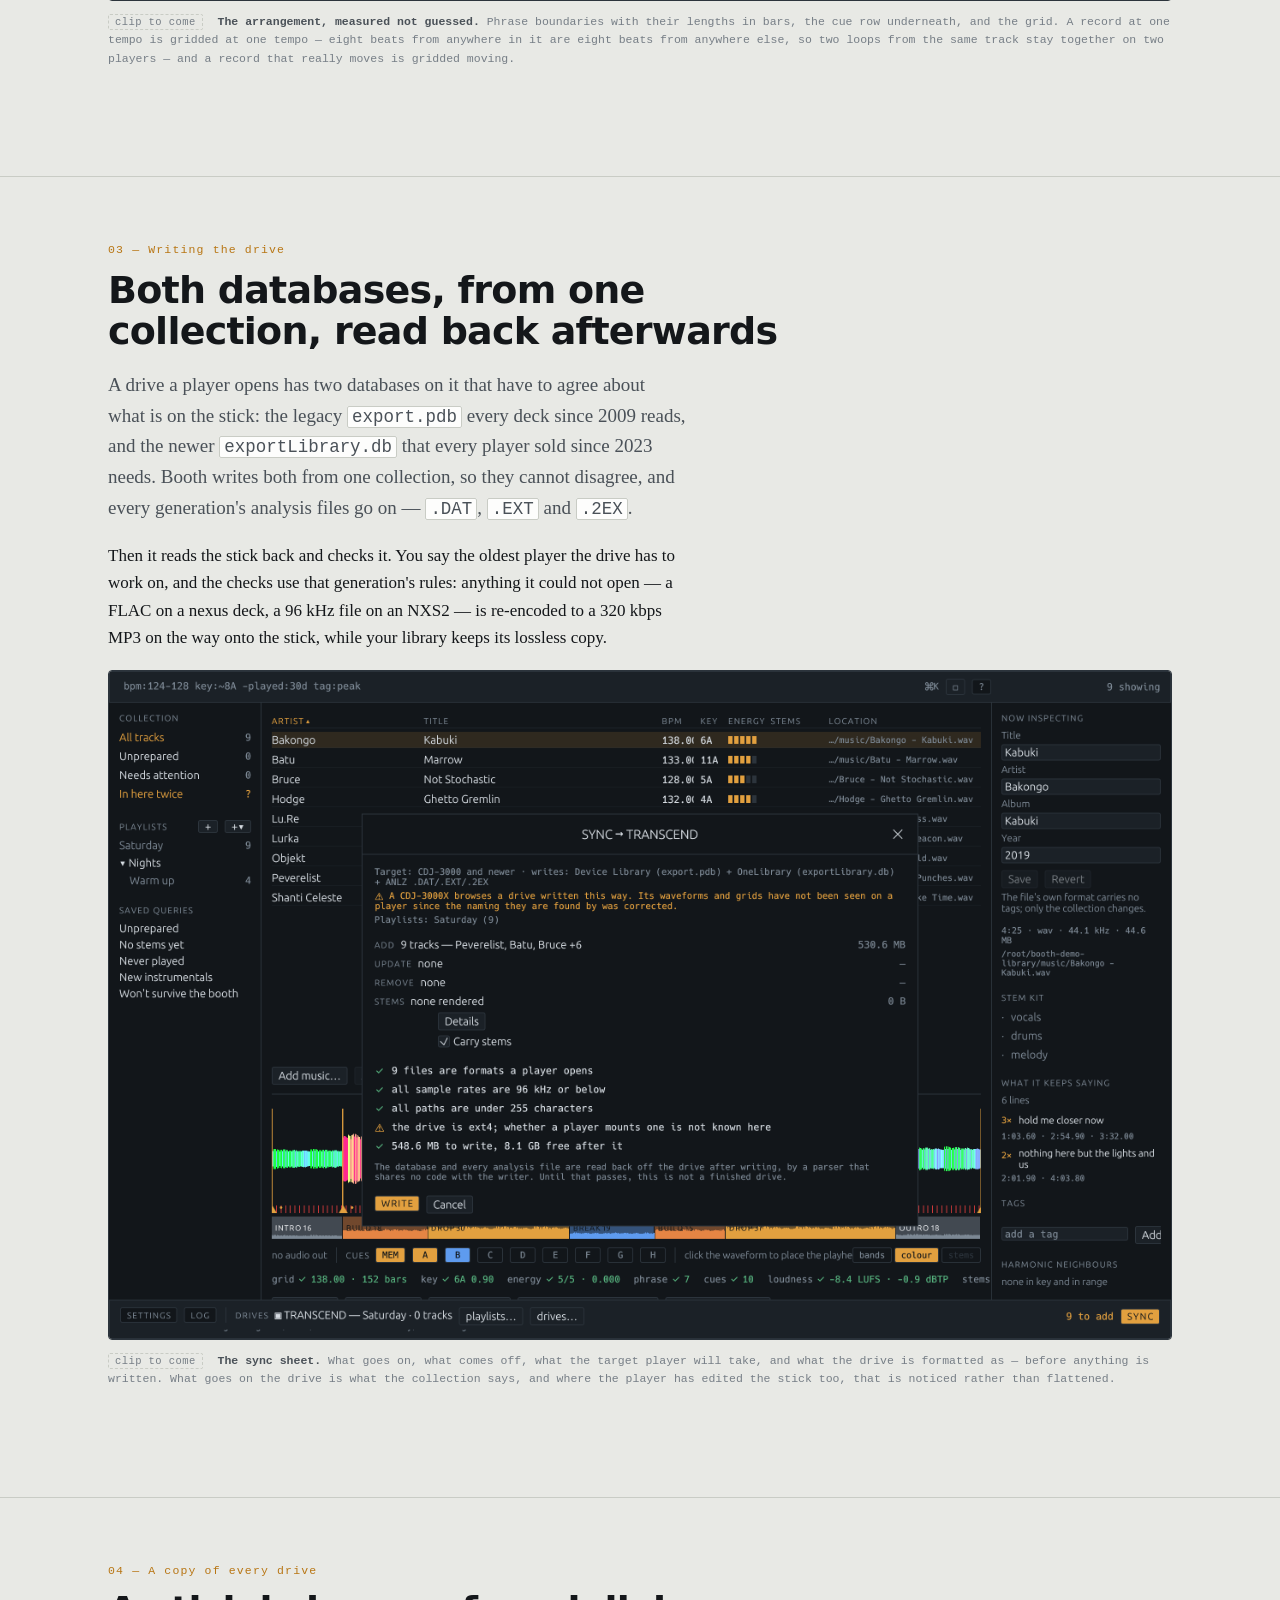
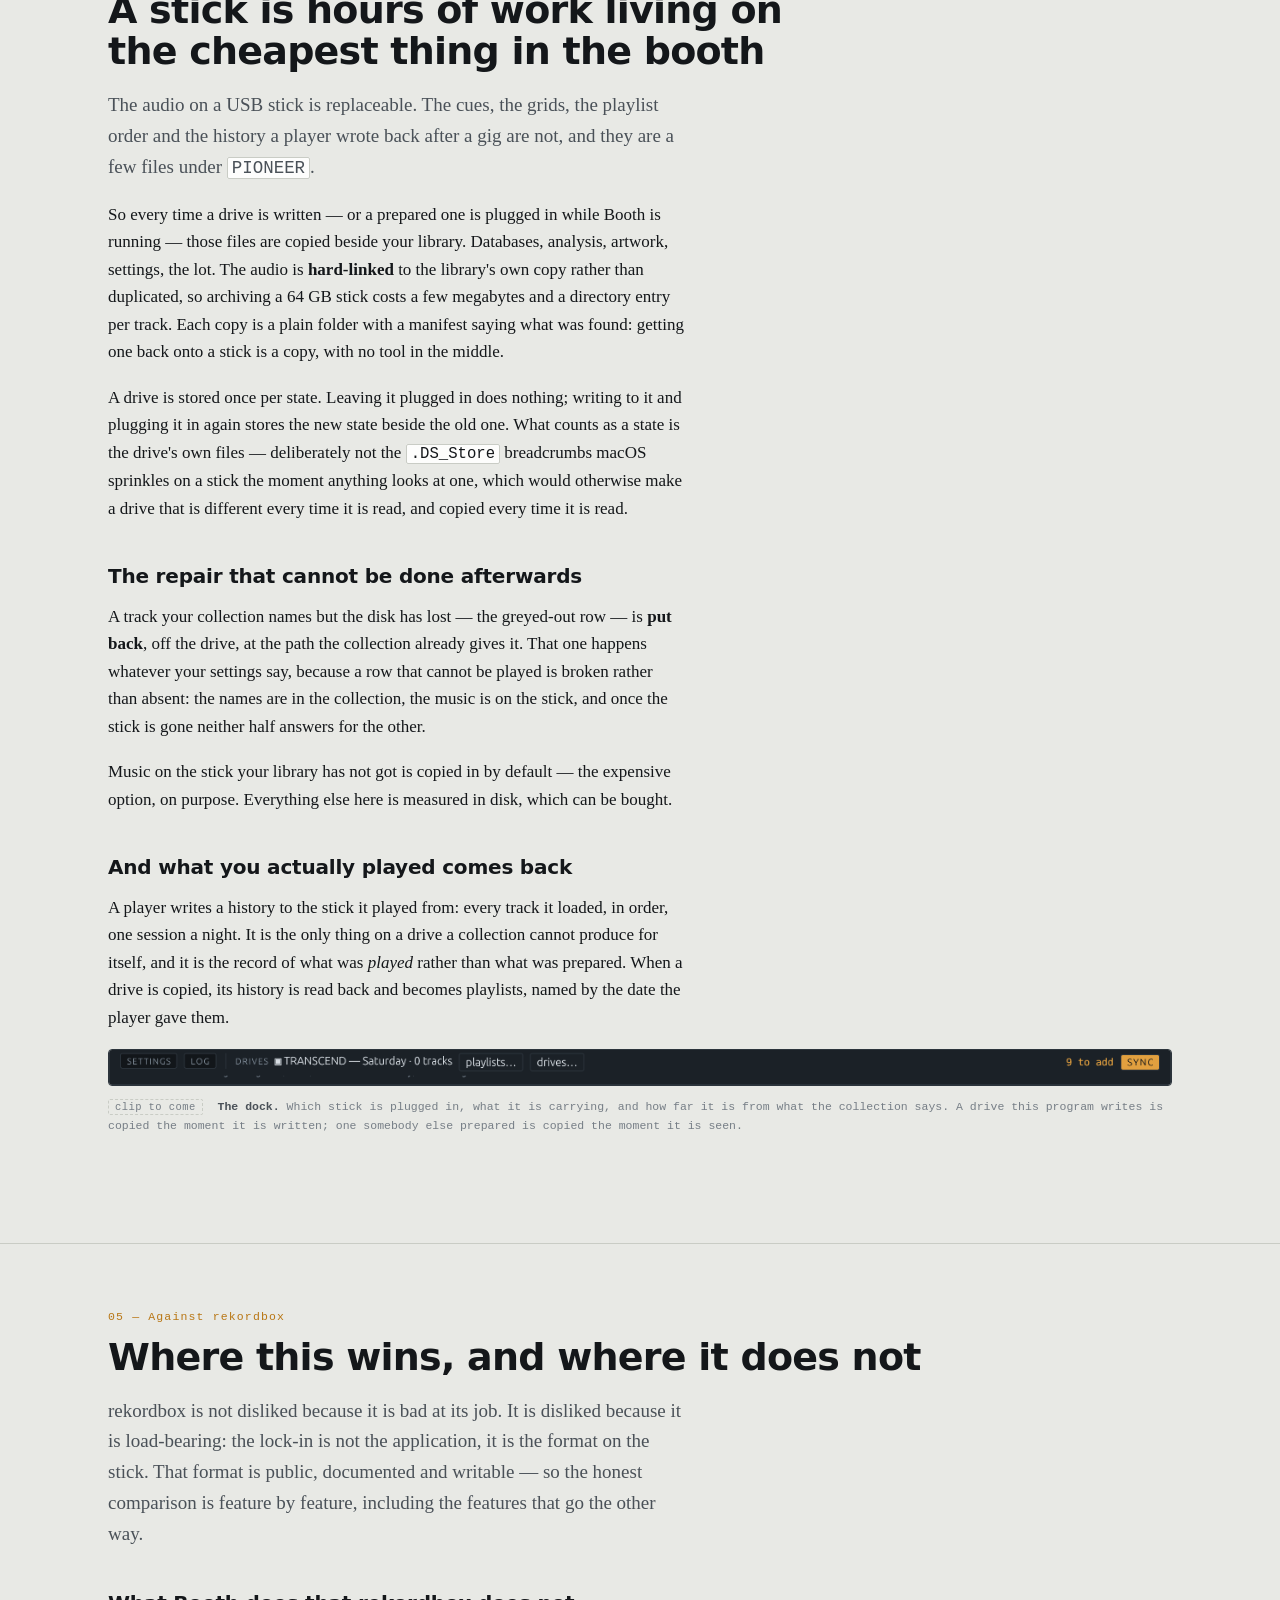
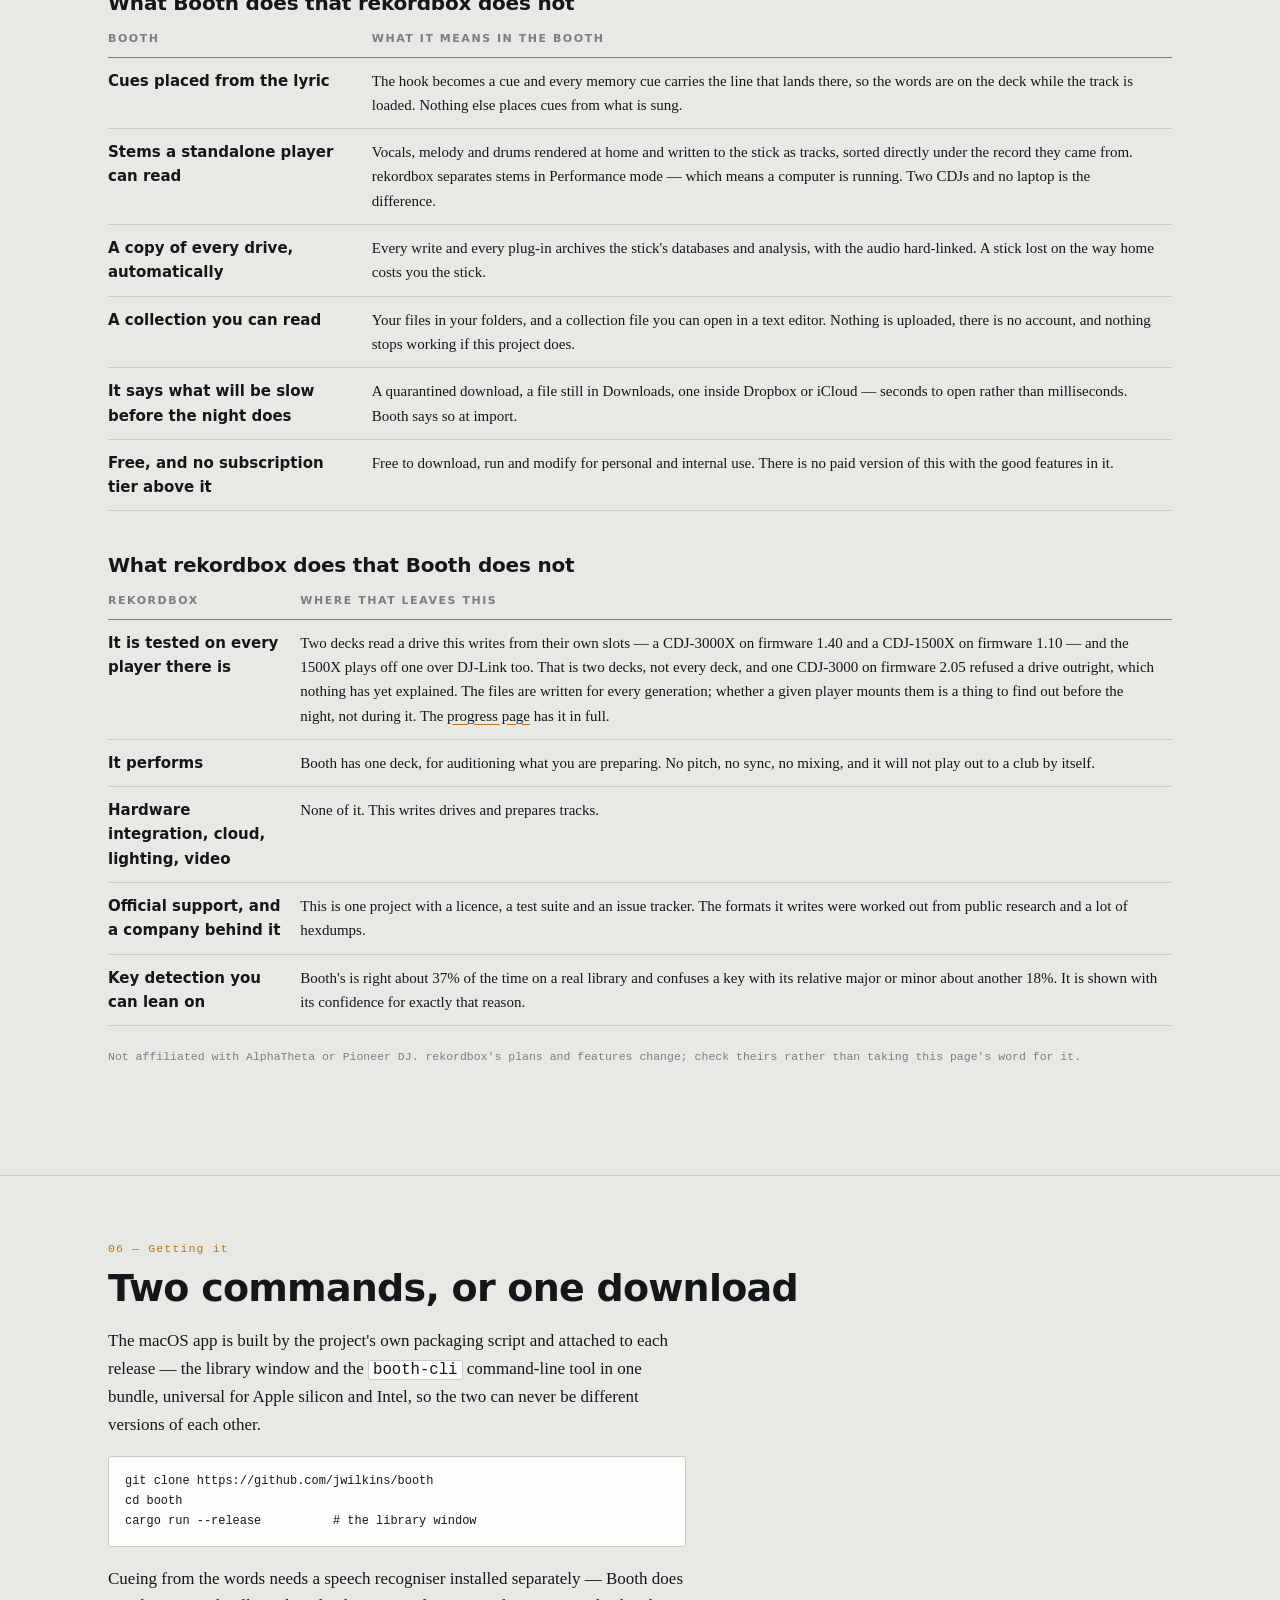
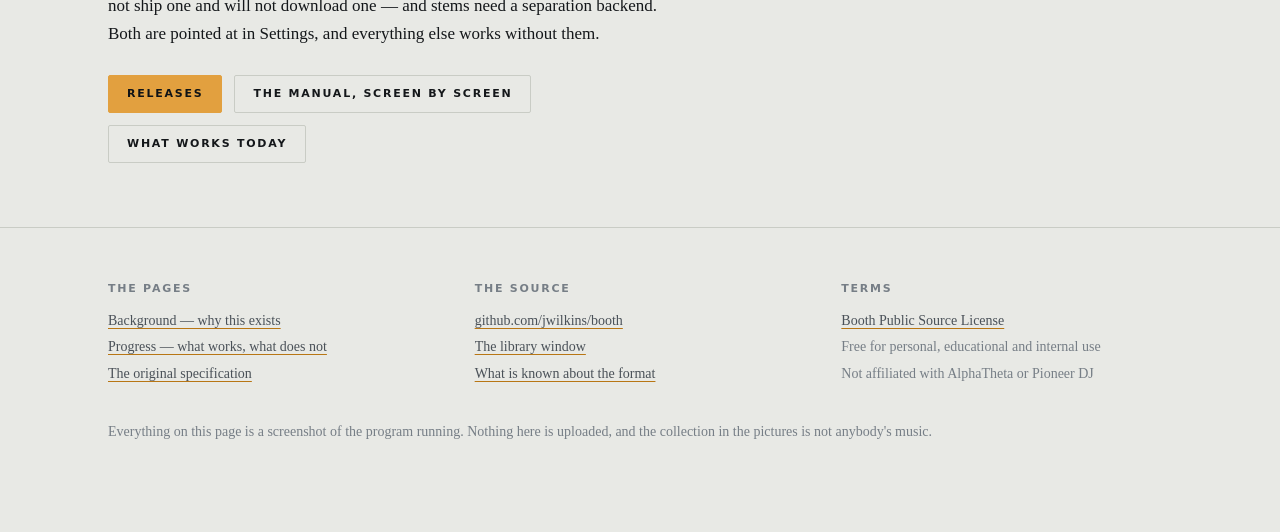
==== commit fa5ee579: "A CDJ-1500X mounts the stick itself, on firmware 1.10 Not only over link, as the previous commit had" ====
--- a/site/index.html
+++ b/site/index.html
@@ -36,7 +36,7 @@
     <a class="btn ghost" href="https://github.com/jwilkins/booth">Read the source</a>
   </div>
   <div class="facts" style="margin-top:38px">
-    <div class="fact"><b>CDJ-3000X</b><span>plays a drive this writes</span></div>
+    <div class="fact"><b>2 decks</b><span>play a drive this writes</span></div>
     <div class="fact"><b>0</b><span>accounts or uploads</span></div>
     <div class="fact"><b>2009</b><span>oldest deck written for</span></div>
     <div class="fact"><b>~5&nbsp;MB</b><span>to archive a 64&nbsp;GB stick</span></div>
@@ -284,11 +284,11 @@
       <tbody>
         <tr>
           <th scope="row">It is tested on every player there is</th>
-          <td>One deck has read a drive this writes from its own slot: a CDJ-3000X on firmware
-          1.40. A CDJ-1500X has played from that drive over DJ-Link with the 3000X hosting it,
-          cues and all — which is not the same test. And one CDJ-3000 on firmware 2.05 refused
-          a drive outright, which nothing has yet explained. The files are written for every
-          generation; whether a given player mounts them is a thing to find out before the
+          <td>Two decks read a drive this writes from their own slots — a CDJ-3000X on
+          firmware 1.40 and a CDJ-1500X on firmware 1.10 — and the 1500X plays off one over
+          DJ-Link too. That is two decks, not every deck, and one CDJ-3000 on firmware 2.05
+          refused a drive outright, which nothing has yet explained. The files are written for
+          every generation; whether a given player mounts them is a thing to find out before the
           night, not during it. The <a href="progress.html">progress page</a> has it in
           full.</td>
         </tr>
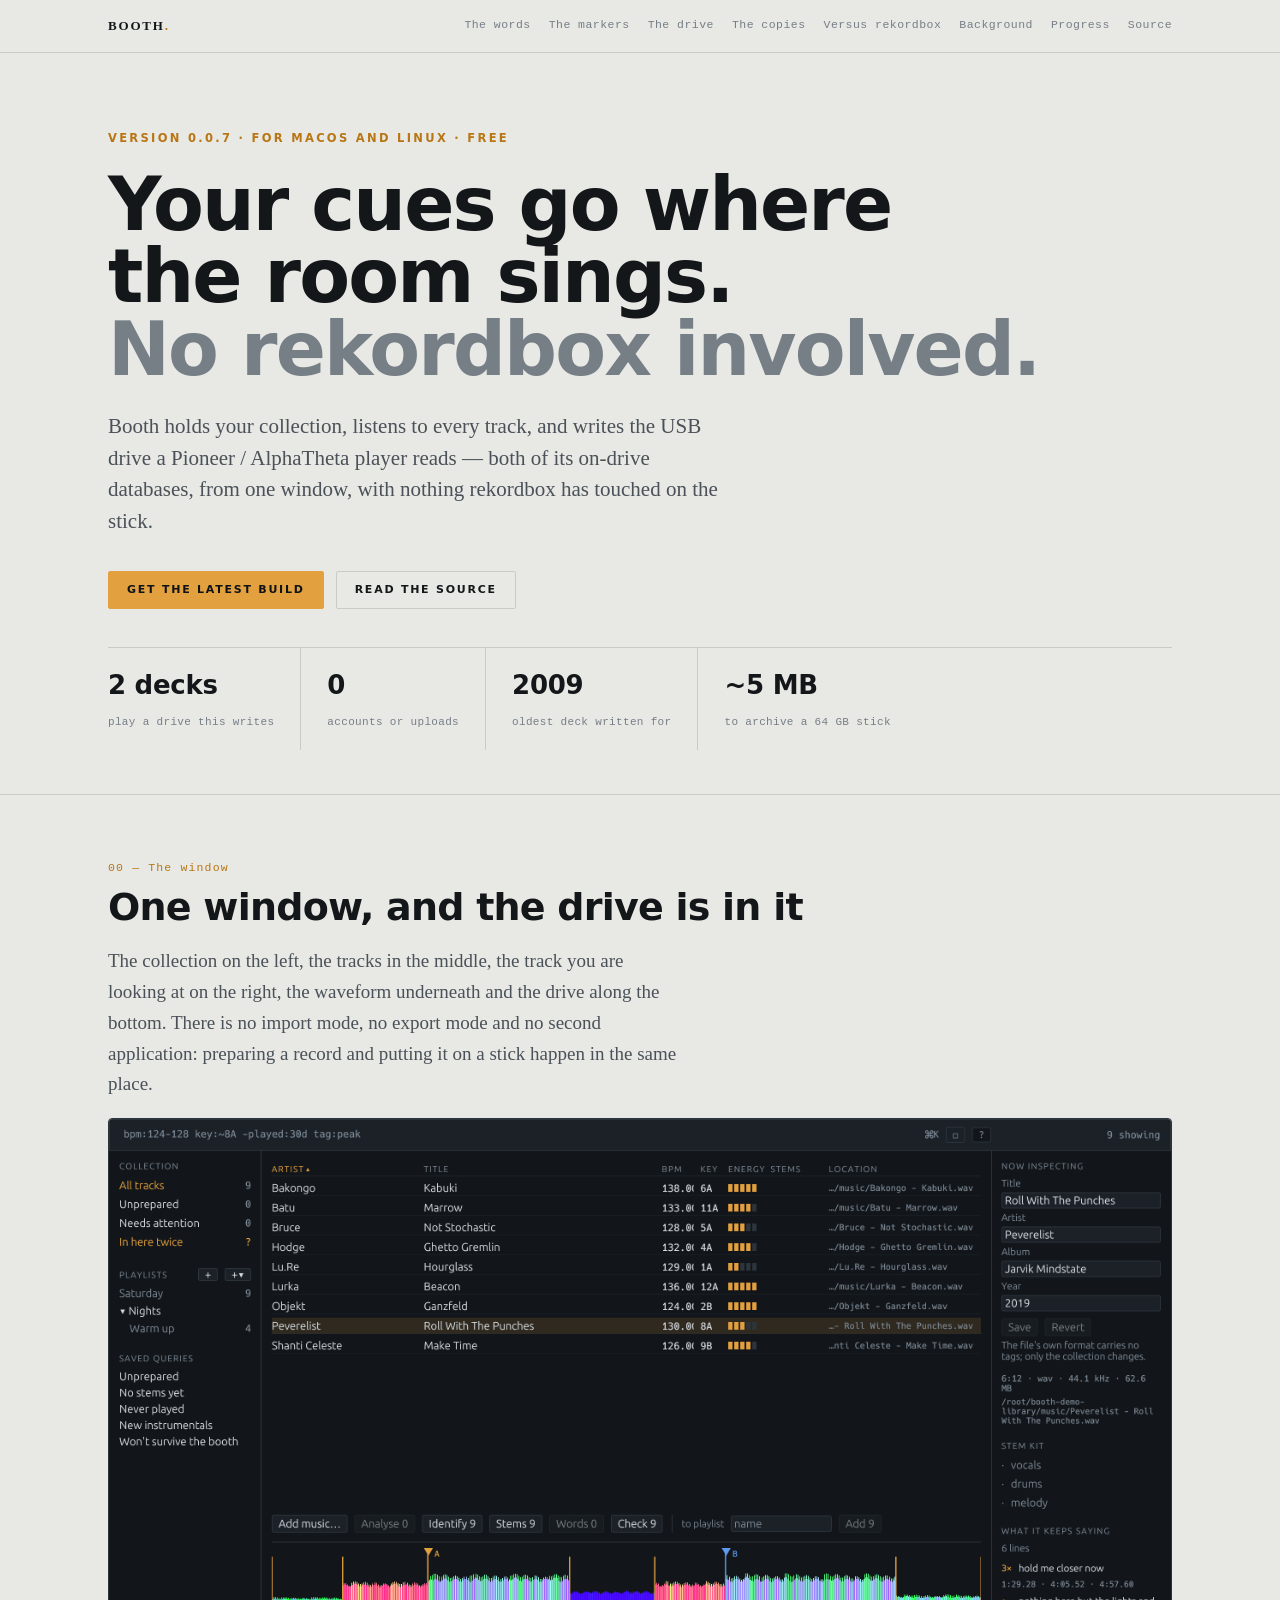
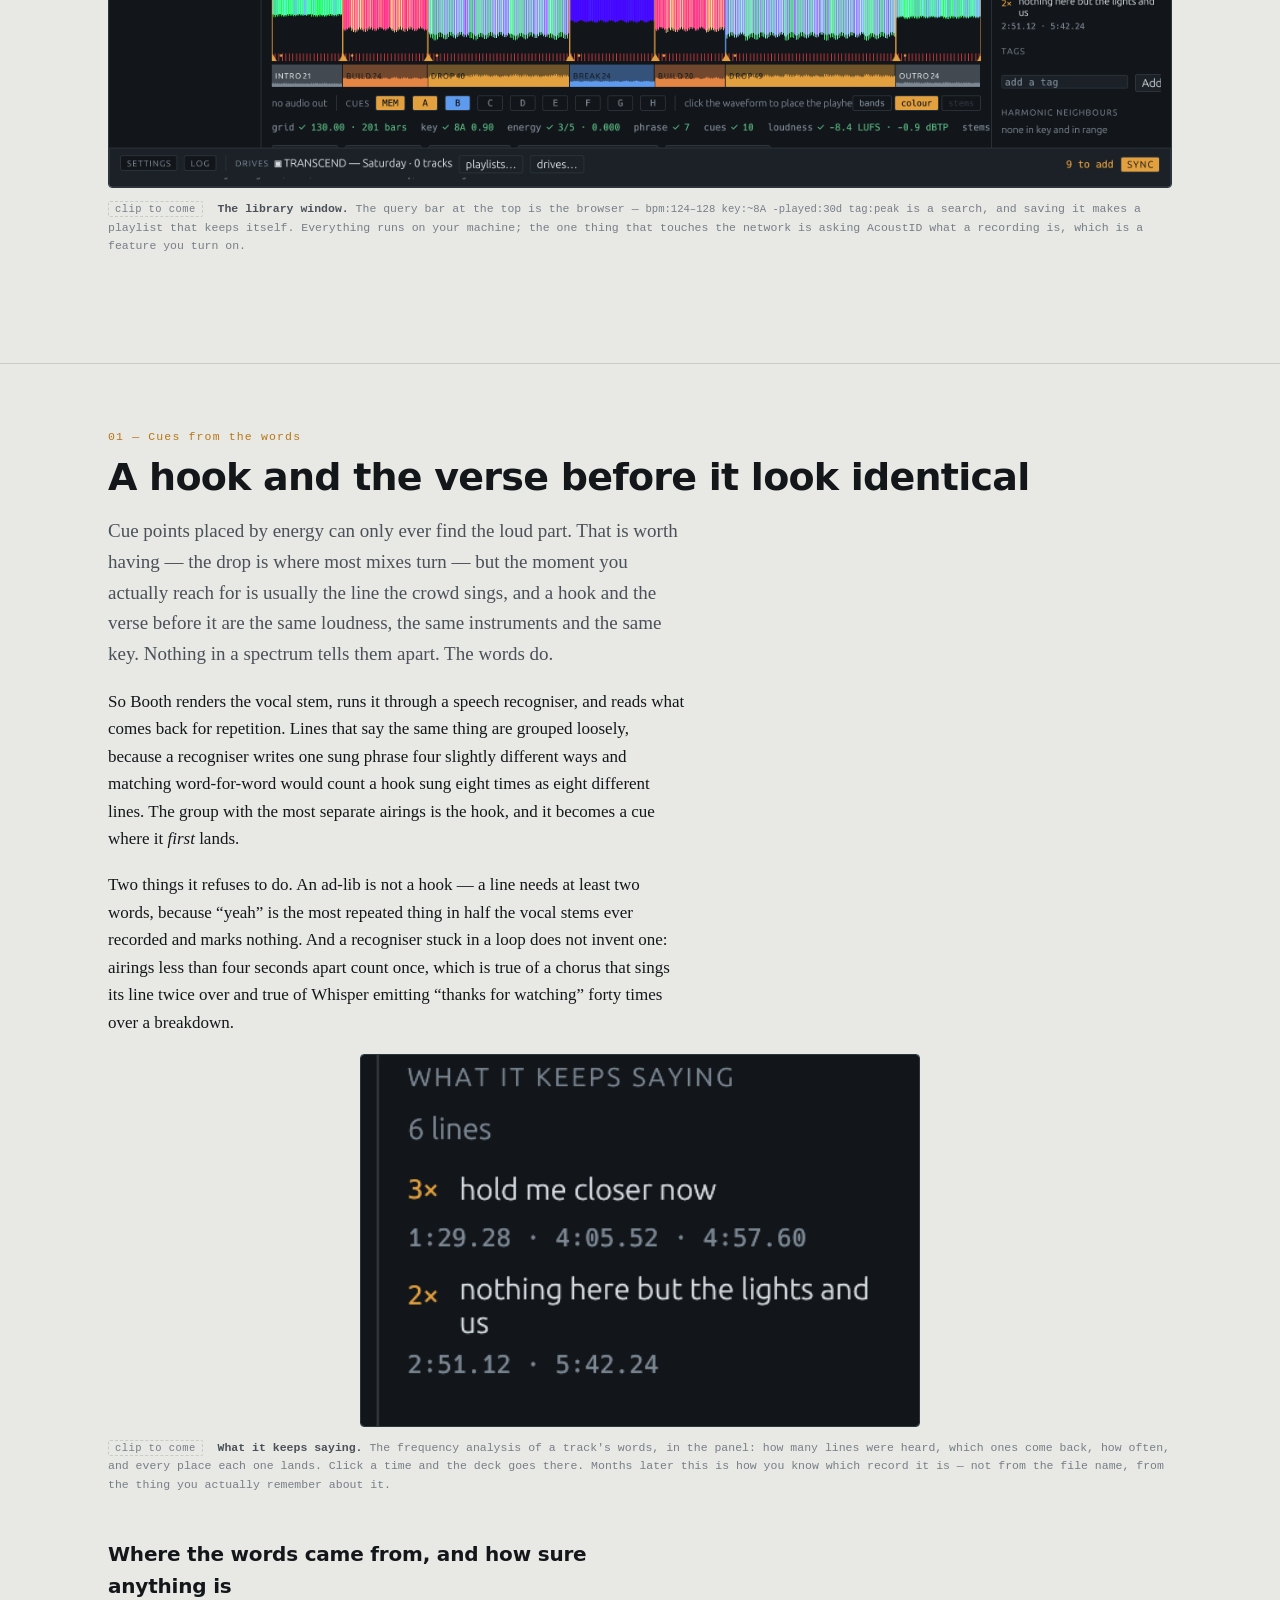
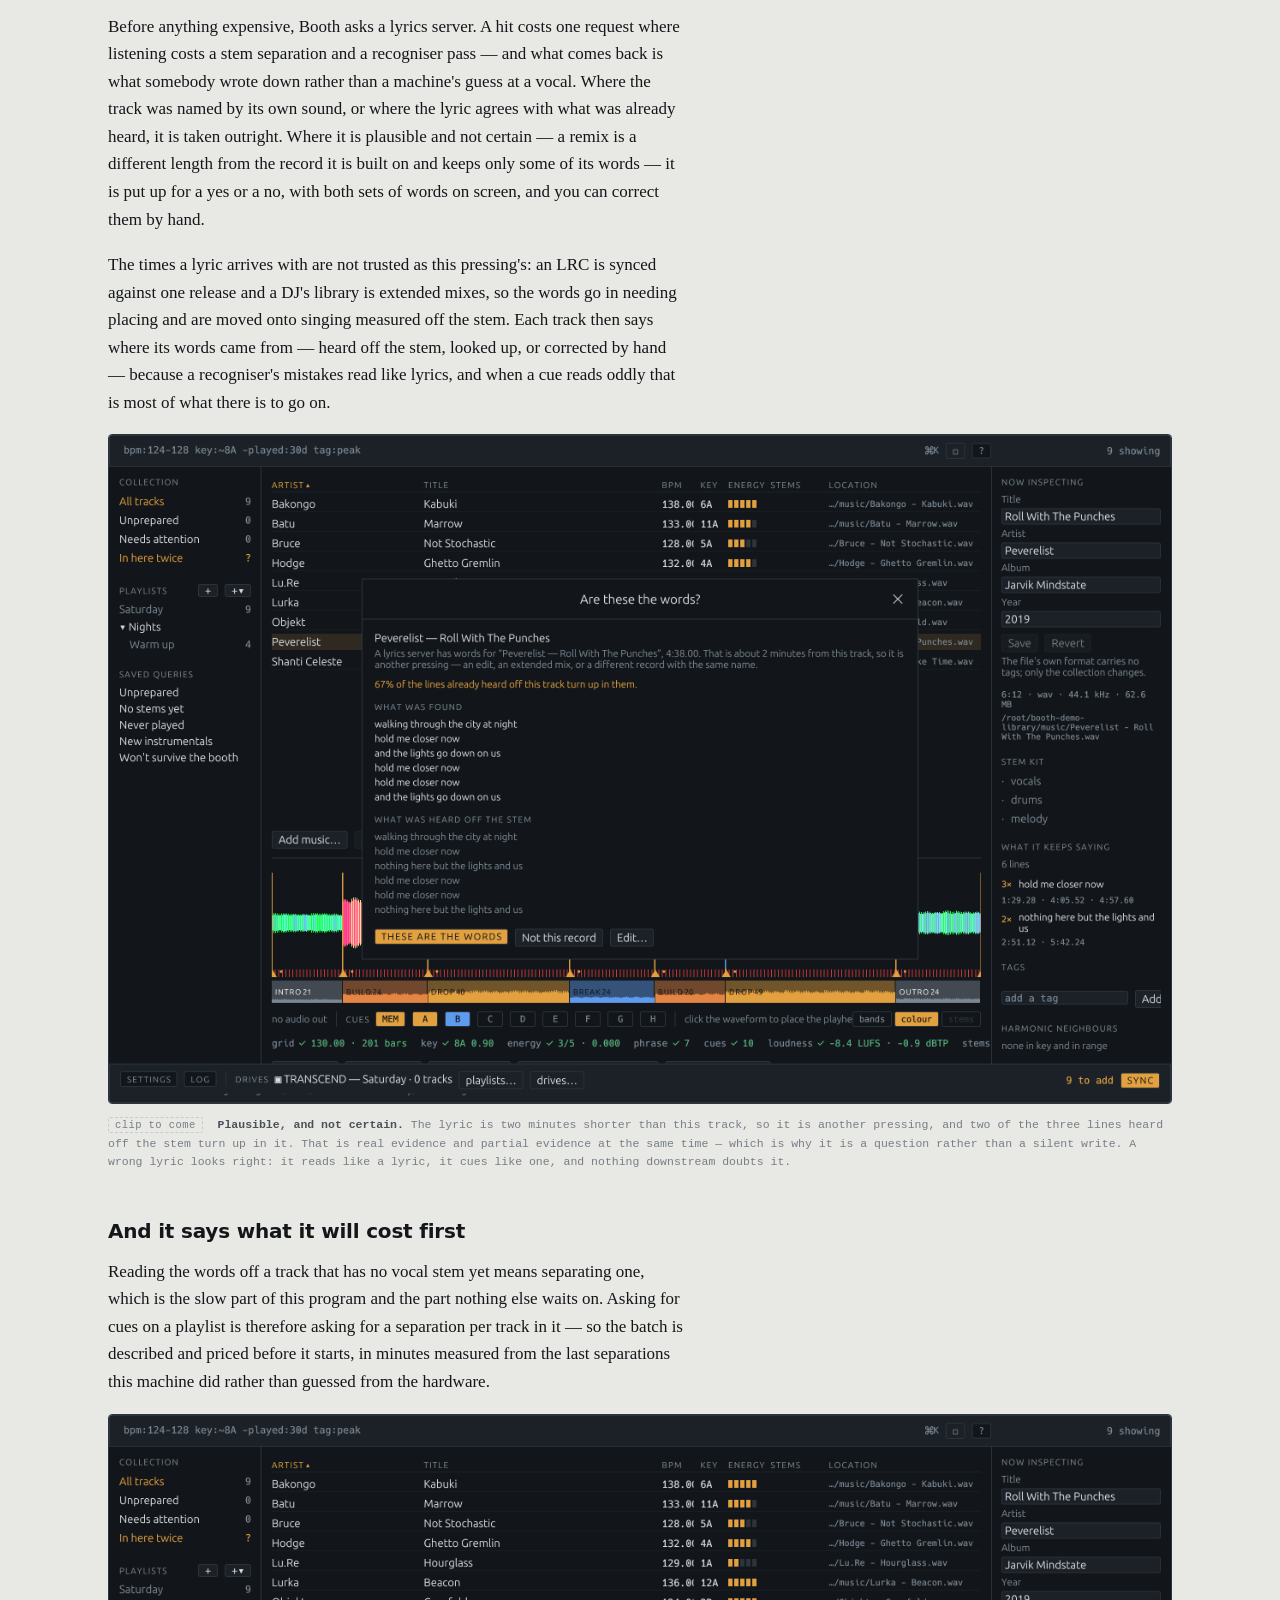
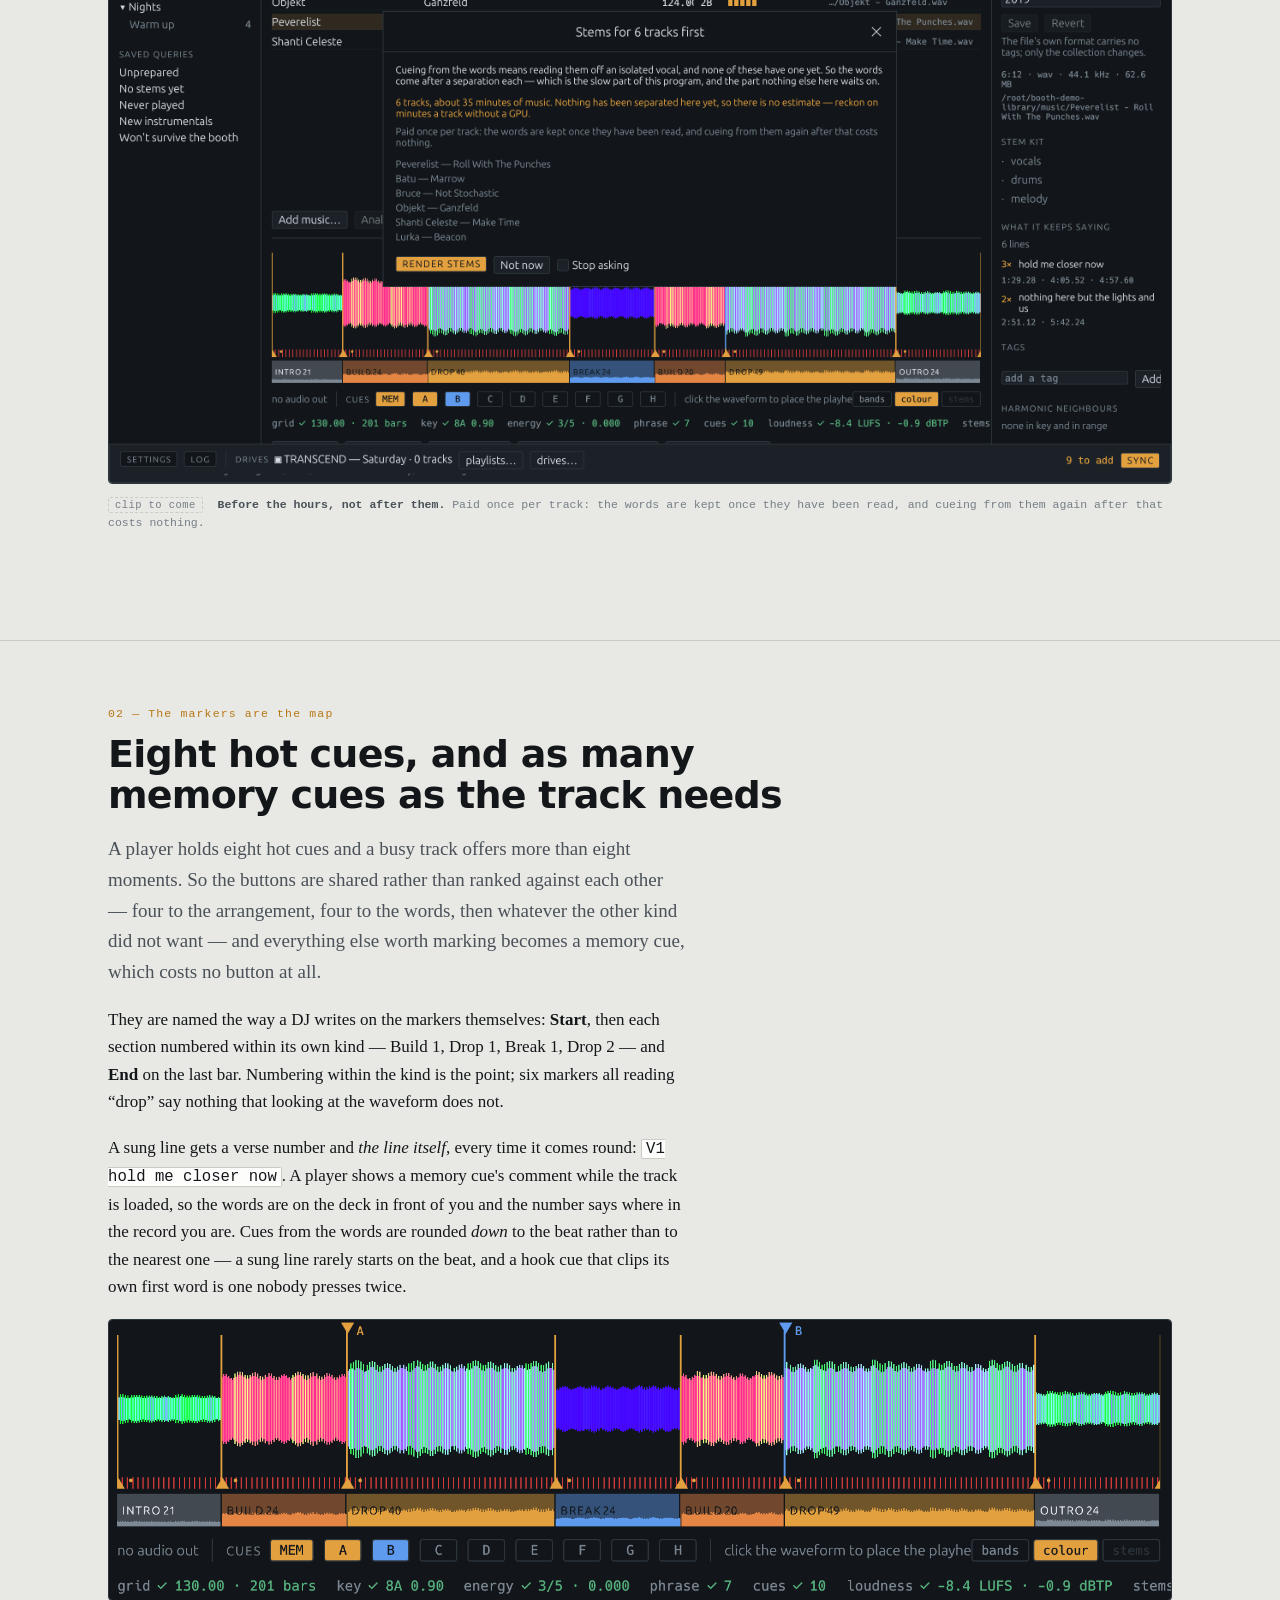
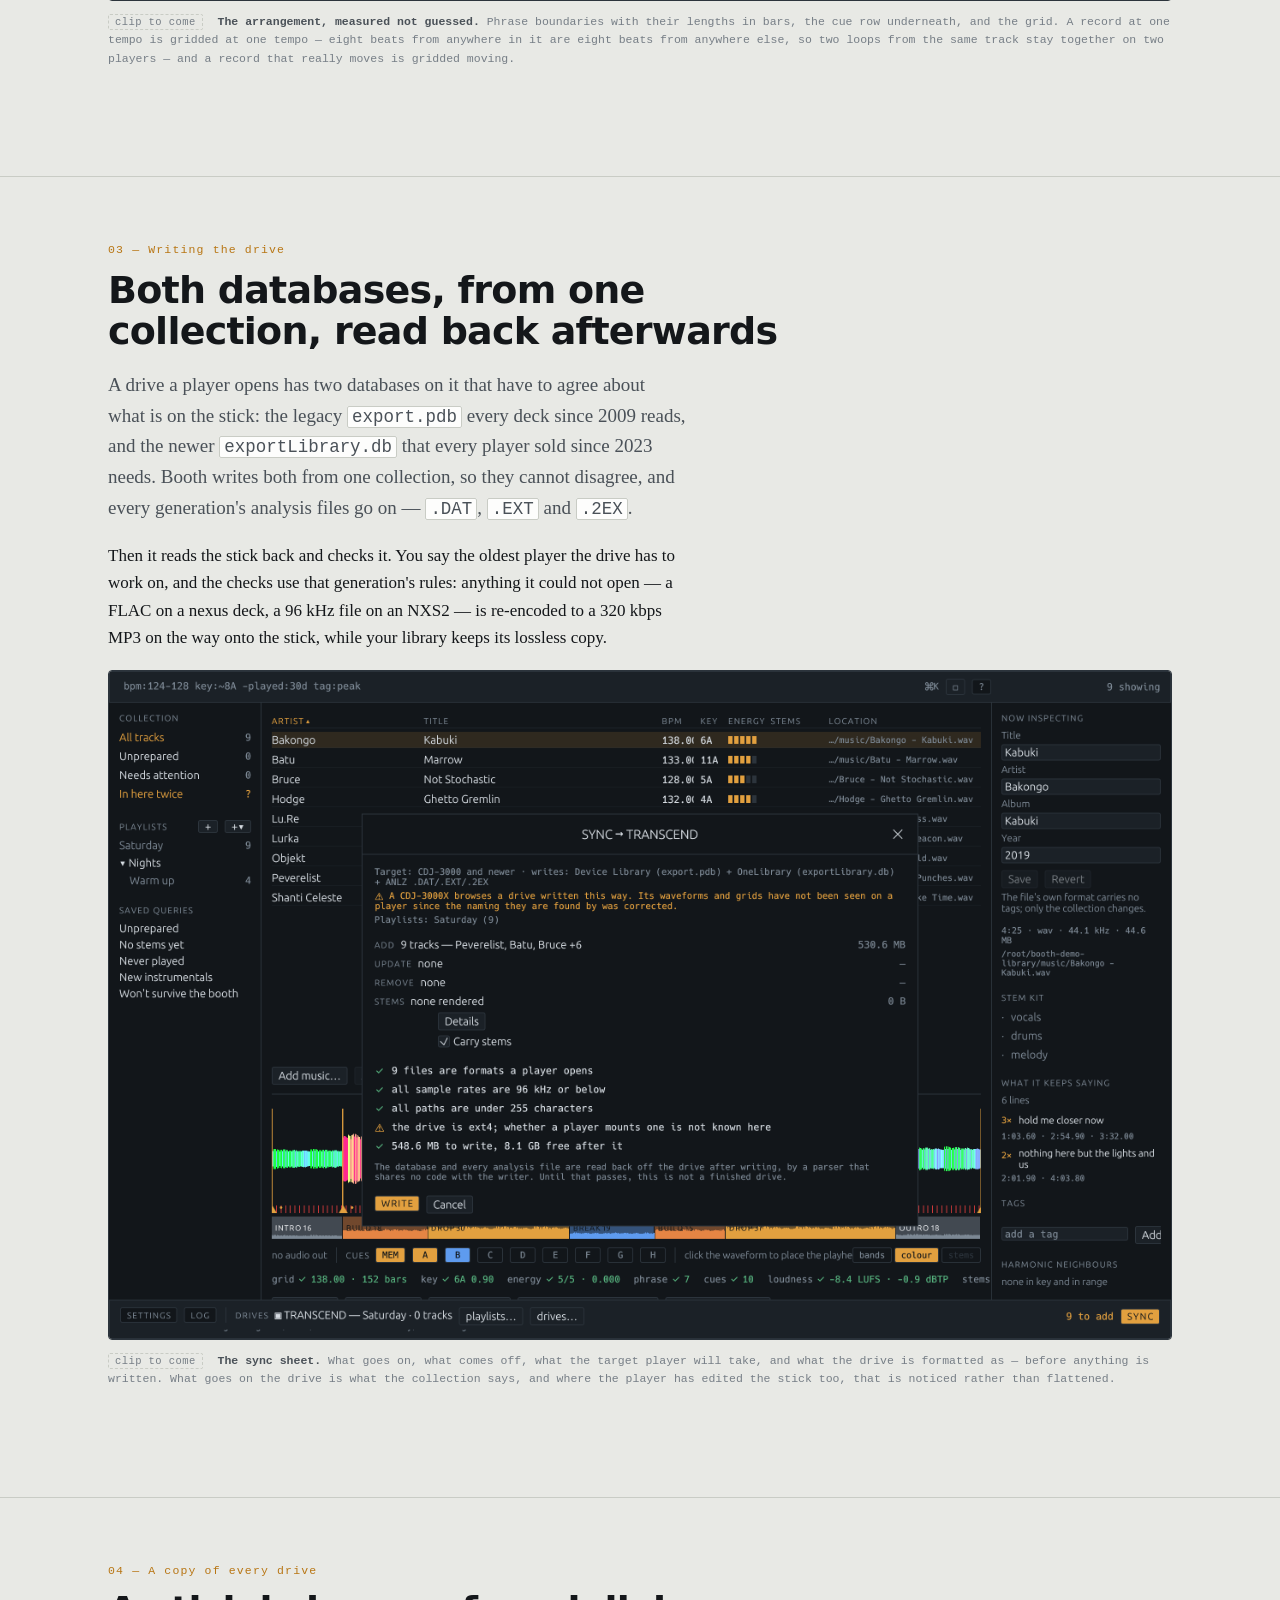
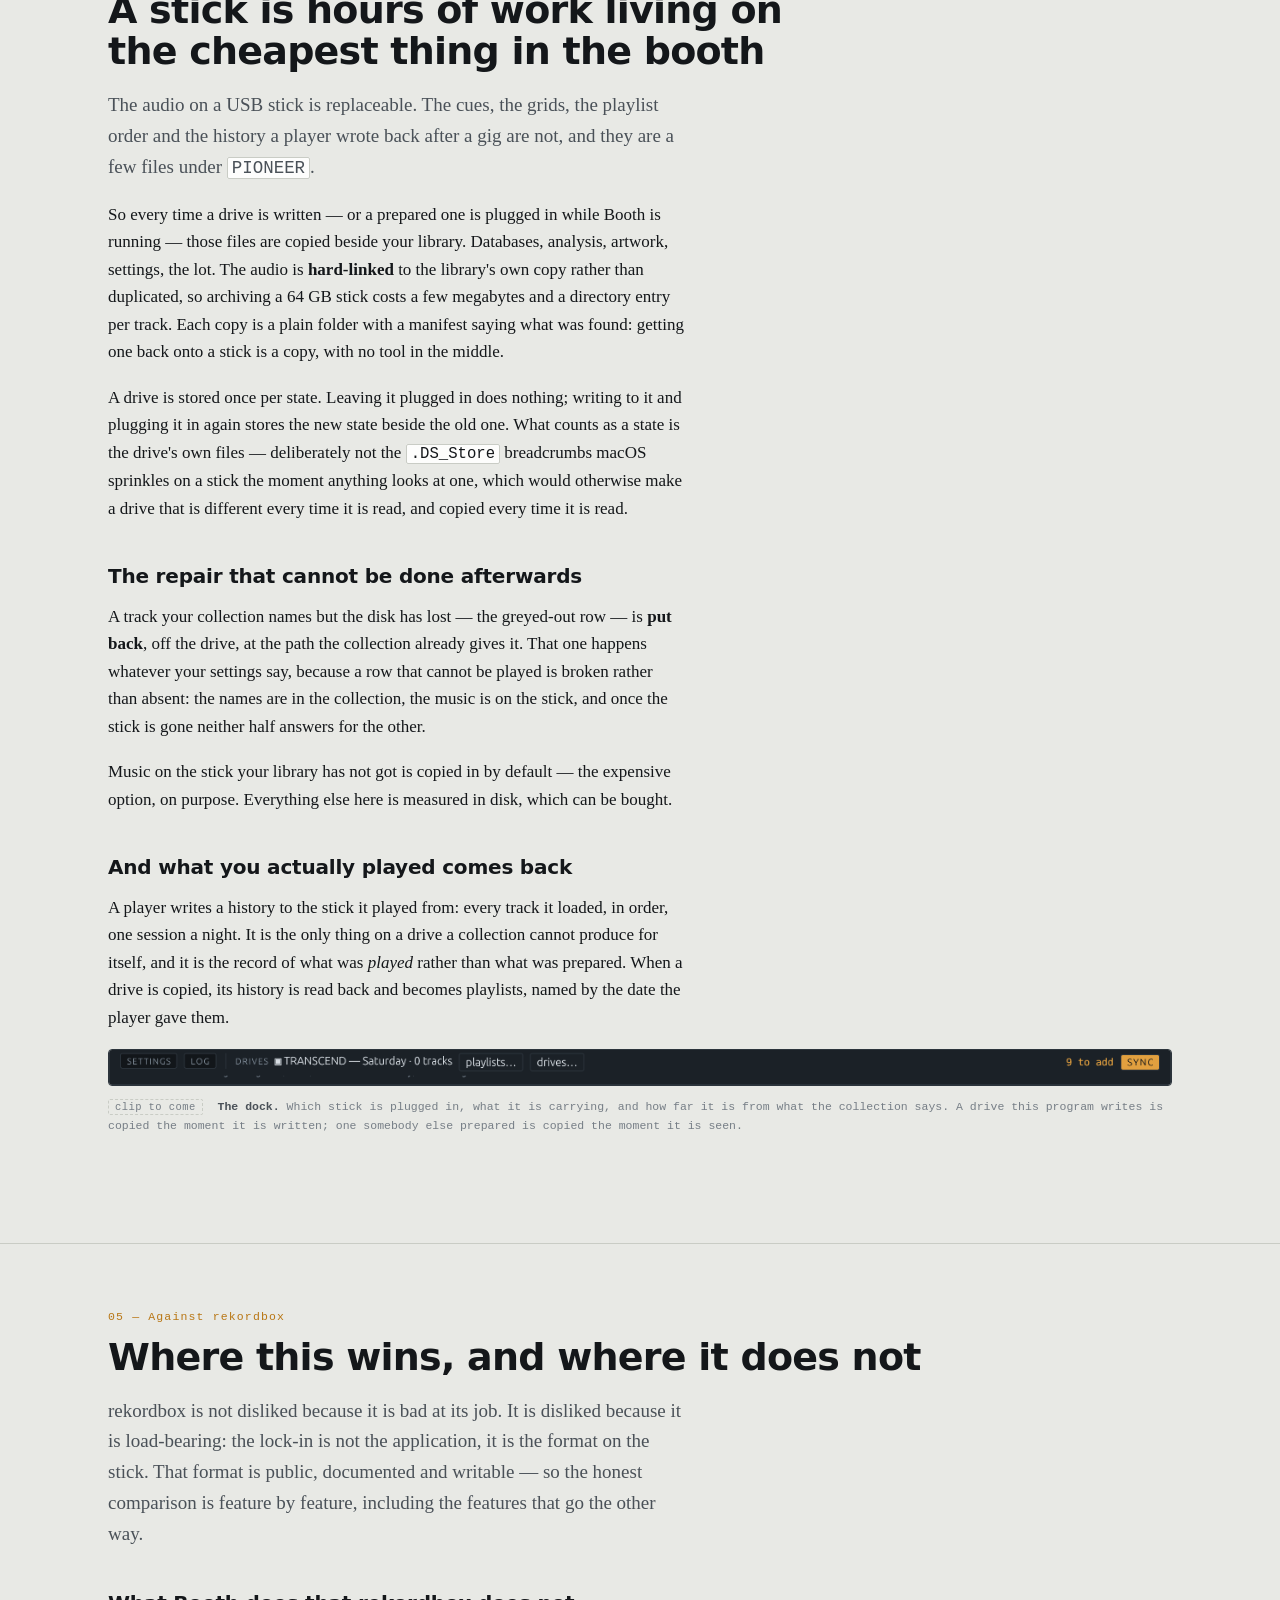
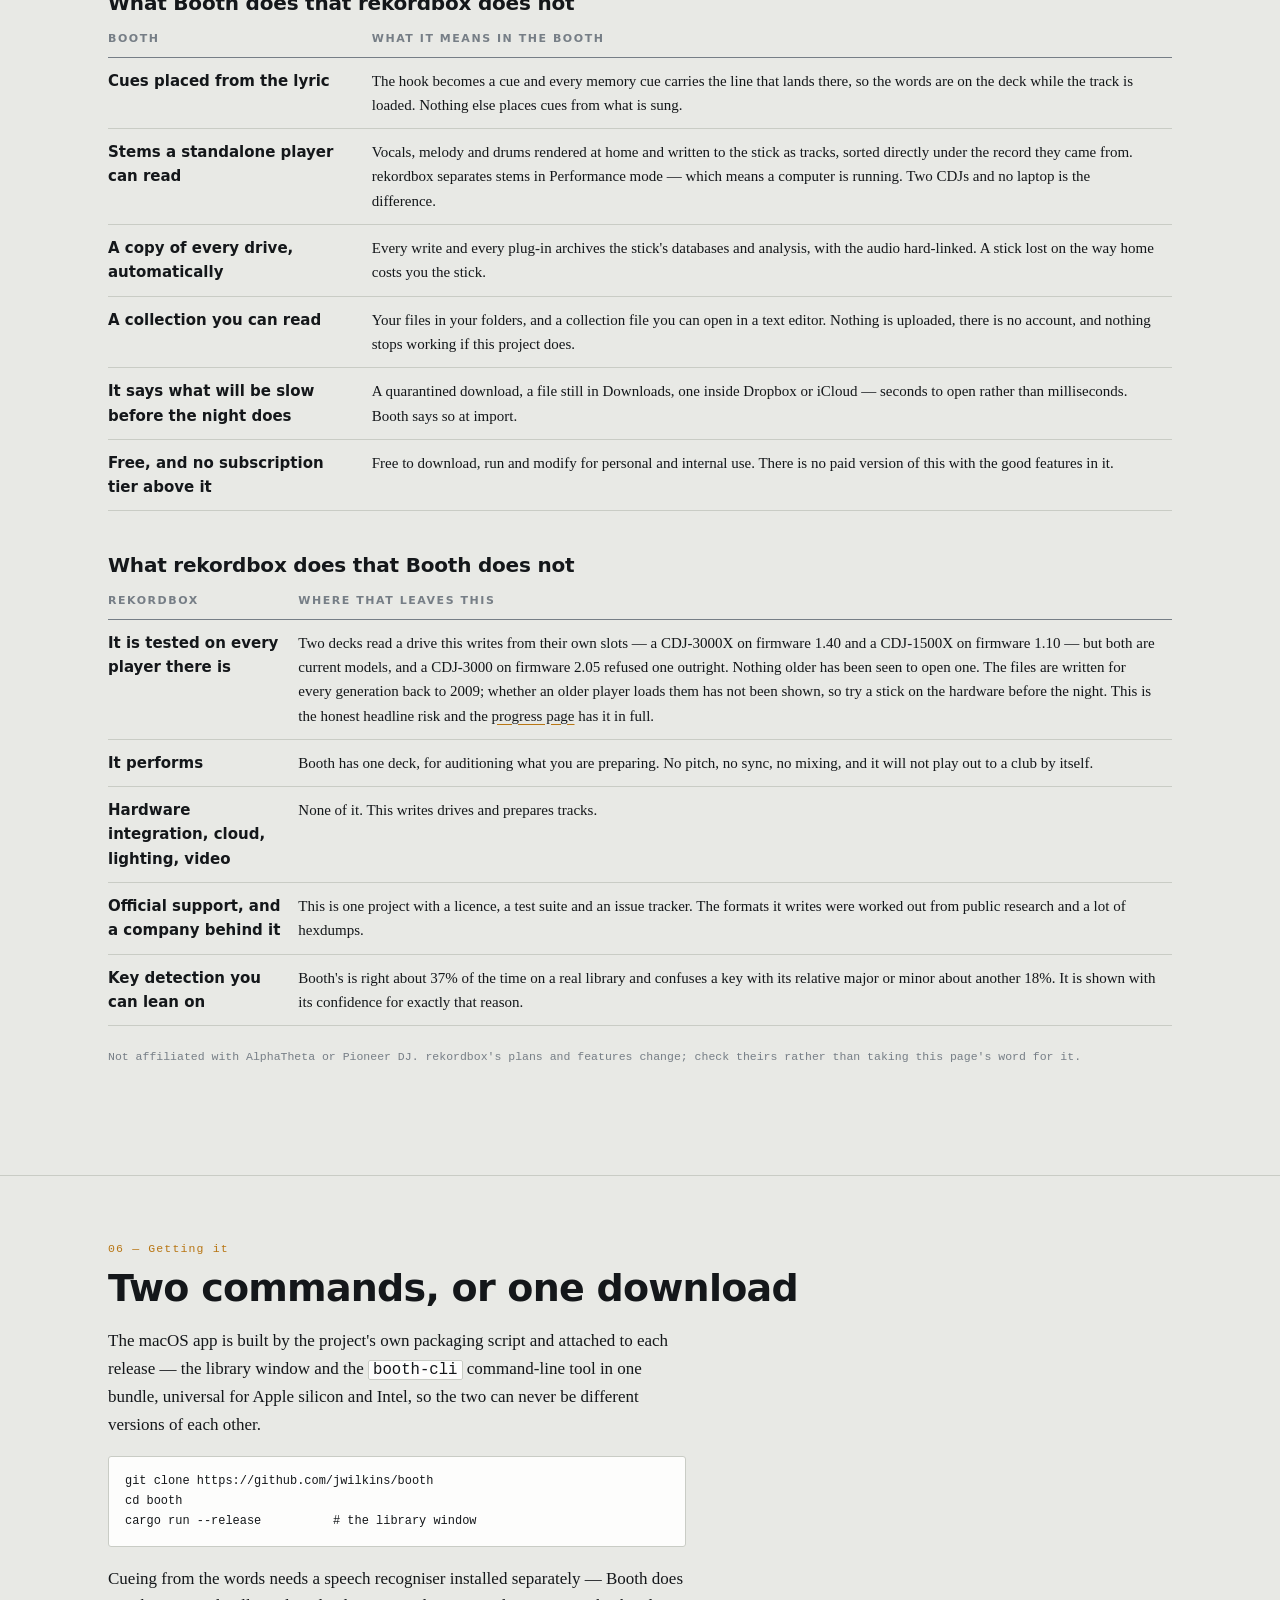
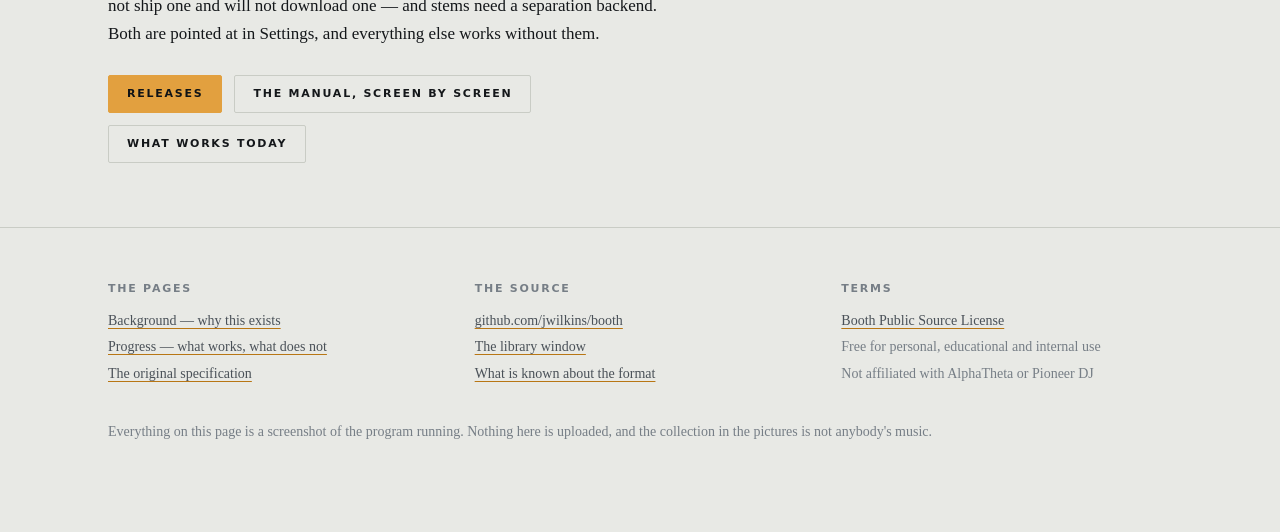
==== commit 63613328: "Both confirmed players are current models, not one old one The CDJ-1500X is AlphaTheta's newest play" ====
--- a/site/index.html
+++ b/site/index.html
@@ -285,12 +285,12 @@
         <tr>
           <th scope="row">It is tested on every player there is</th>
           <td>Two decks read a drive this writes from their own slots — a CDJ-3000X on
-          firmware 1.40 and a CDJ-1500X on firmware 1.10 — and the 1500X plays off one over
-          DJ-Link too. That is two decks, not every deck, and one CDJ-3000 on firmware 2.05
-          refused a drive outright, which nothing has yet explained. The files are written for
-          every generation; whether a given player mounts them is a thing to find out before the
-          night, not during it. The <a href="progress.html">progress page</a> has it in
-          full.</td>
+          firmware 1.40 and a CDJ-1500X on firmware 1.10 — but both are current models, and a
+          CDJ-3000 on firmware 2.05 refused one outright. Nothing older has been seen to open
+          one. The files are written for every generation back to 2009; whether an older player
+          loads them has not been shown, so try a stick on the hardware before the night. This
+          is the honest headline risk and the <a href="progress.html">progress page</a> has it
+          in full.</td>
         </tr>
         <tr>
           <th scope="row">It performs</th>
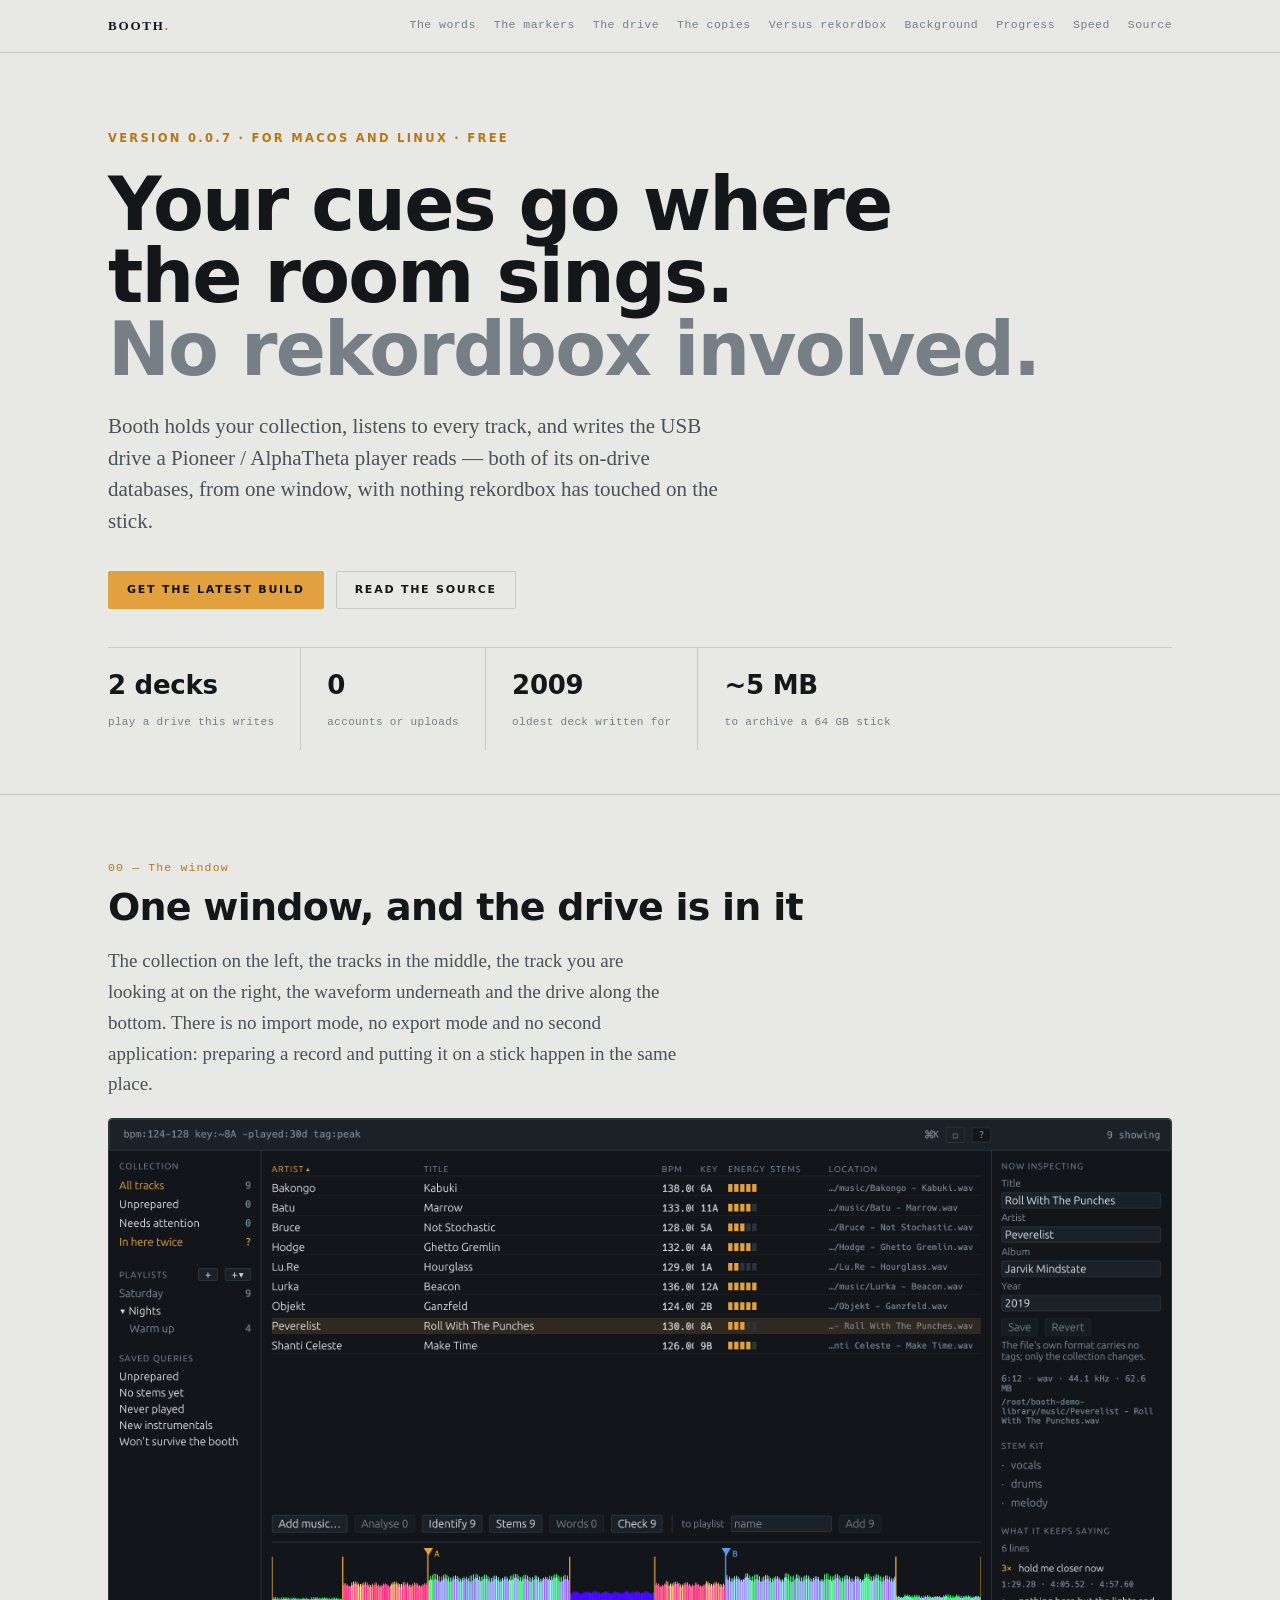
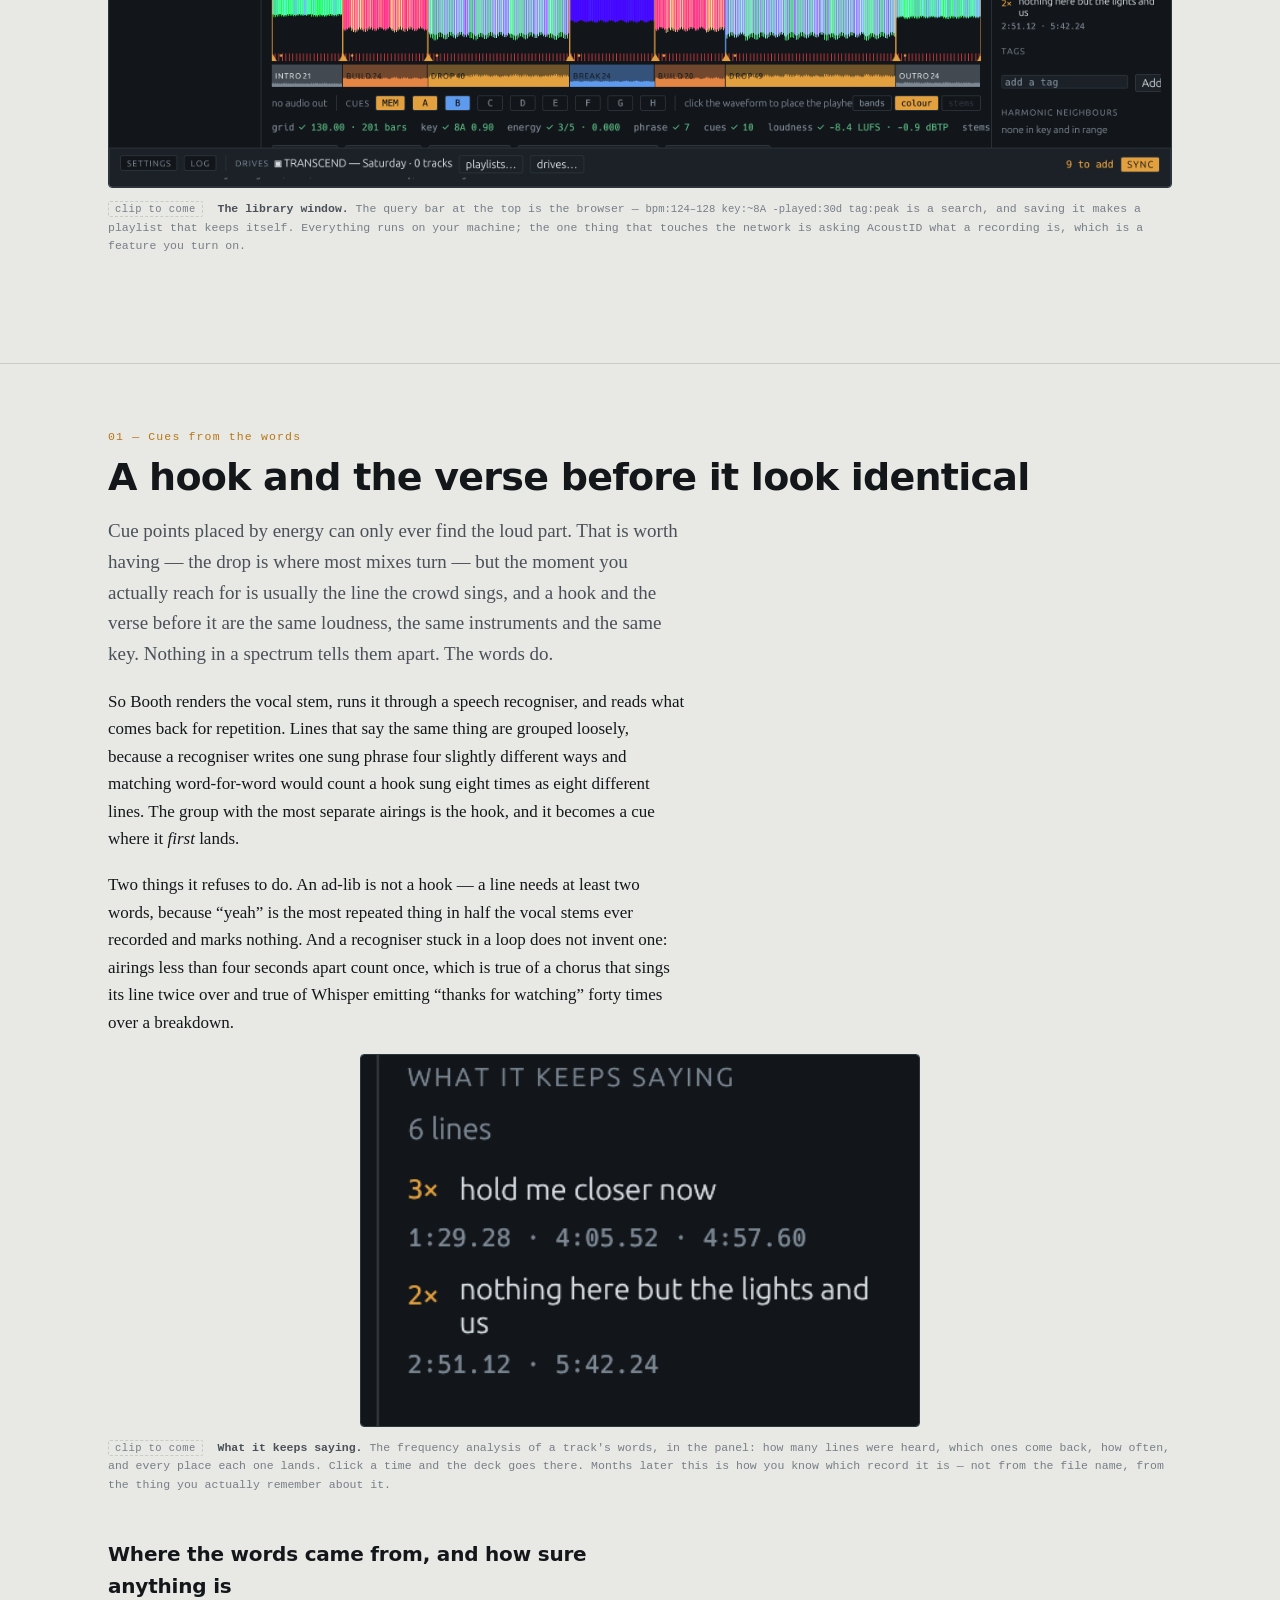
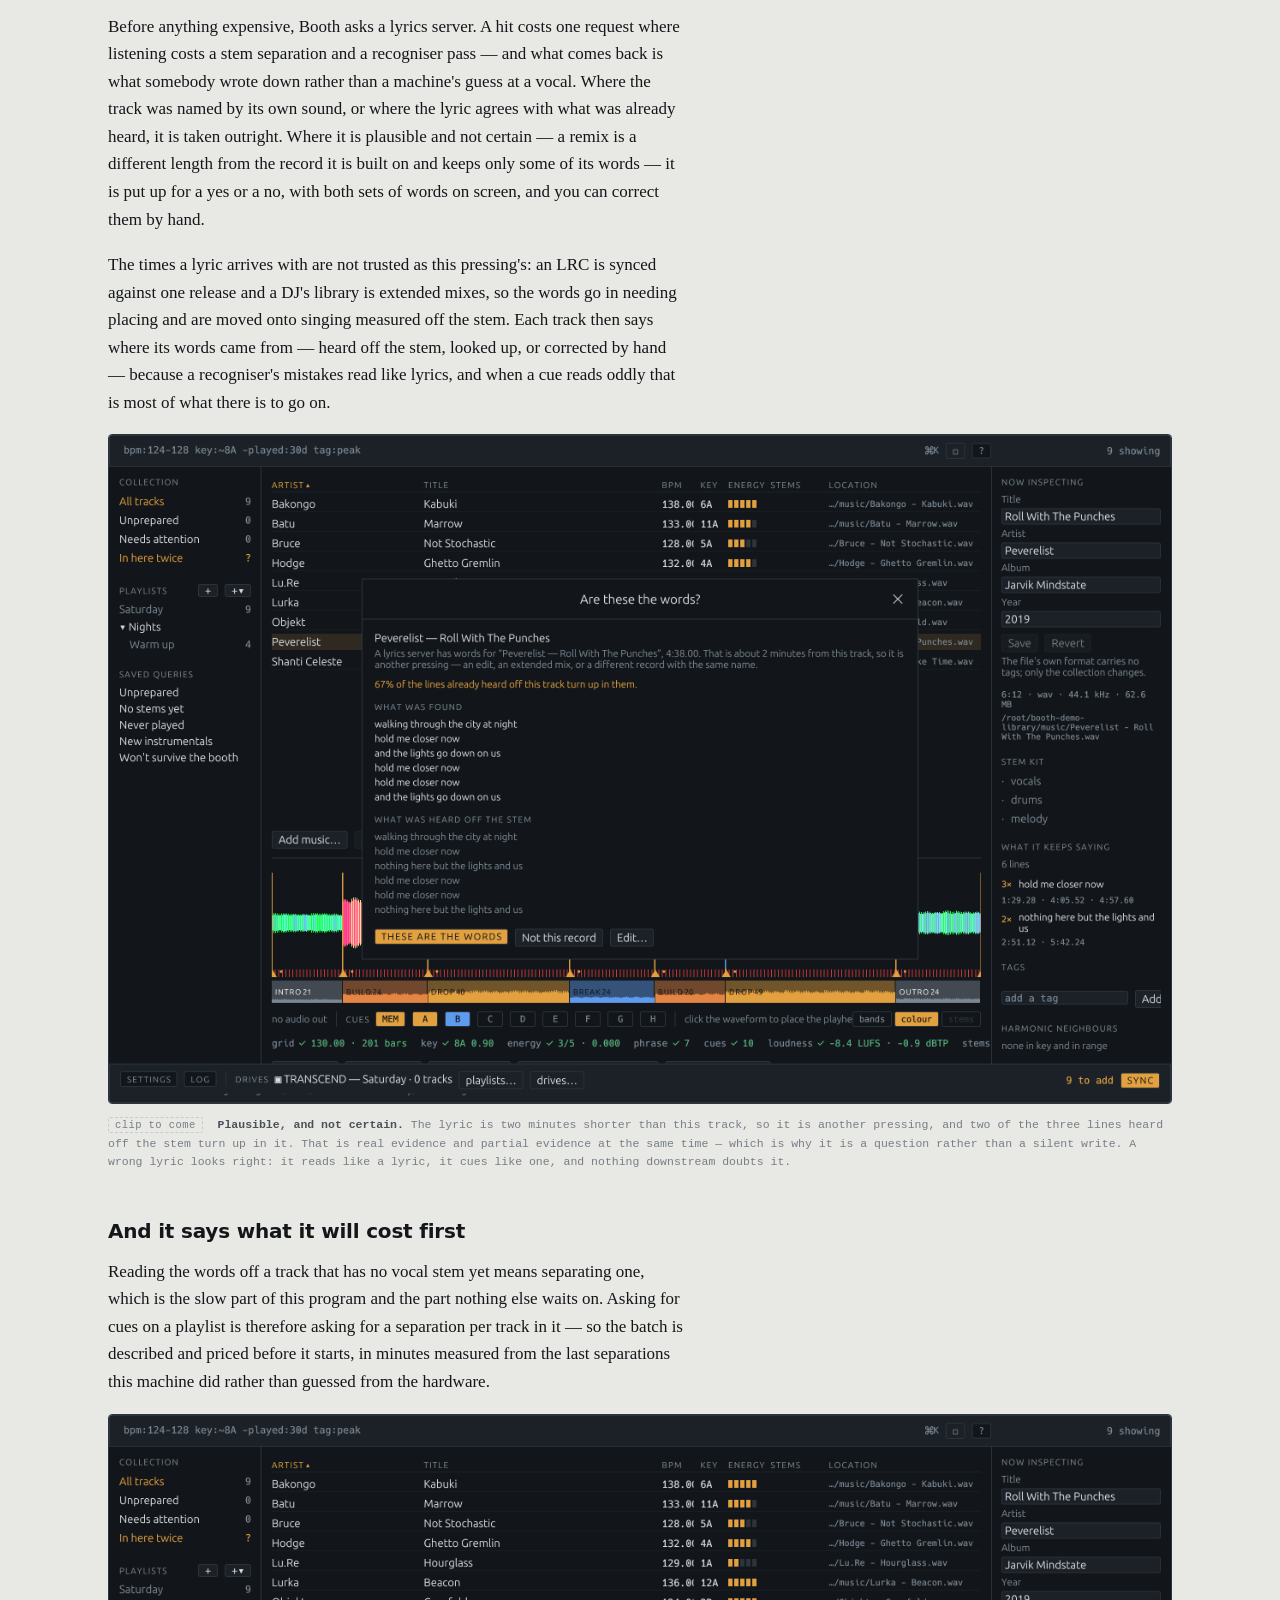
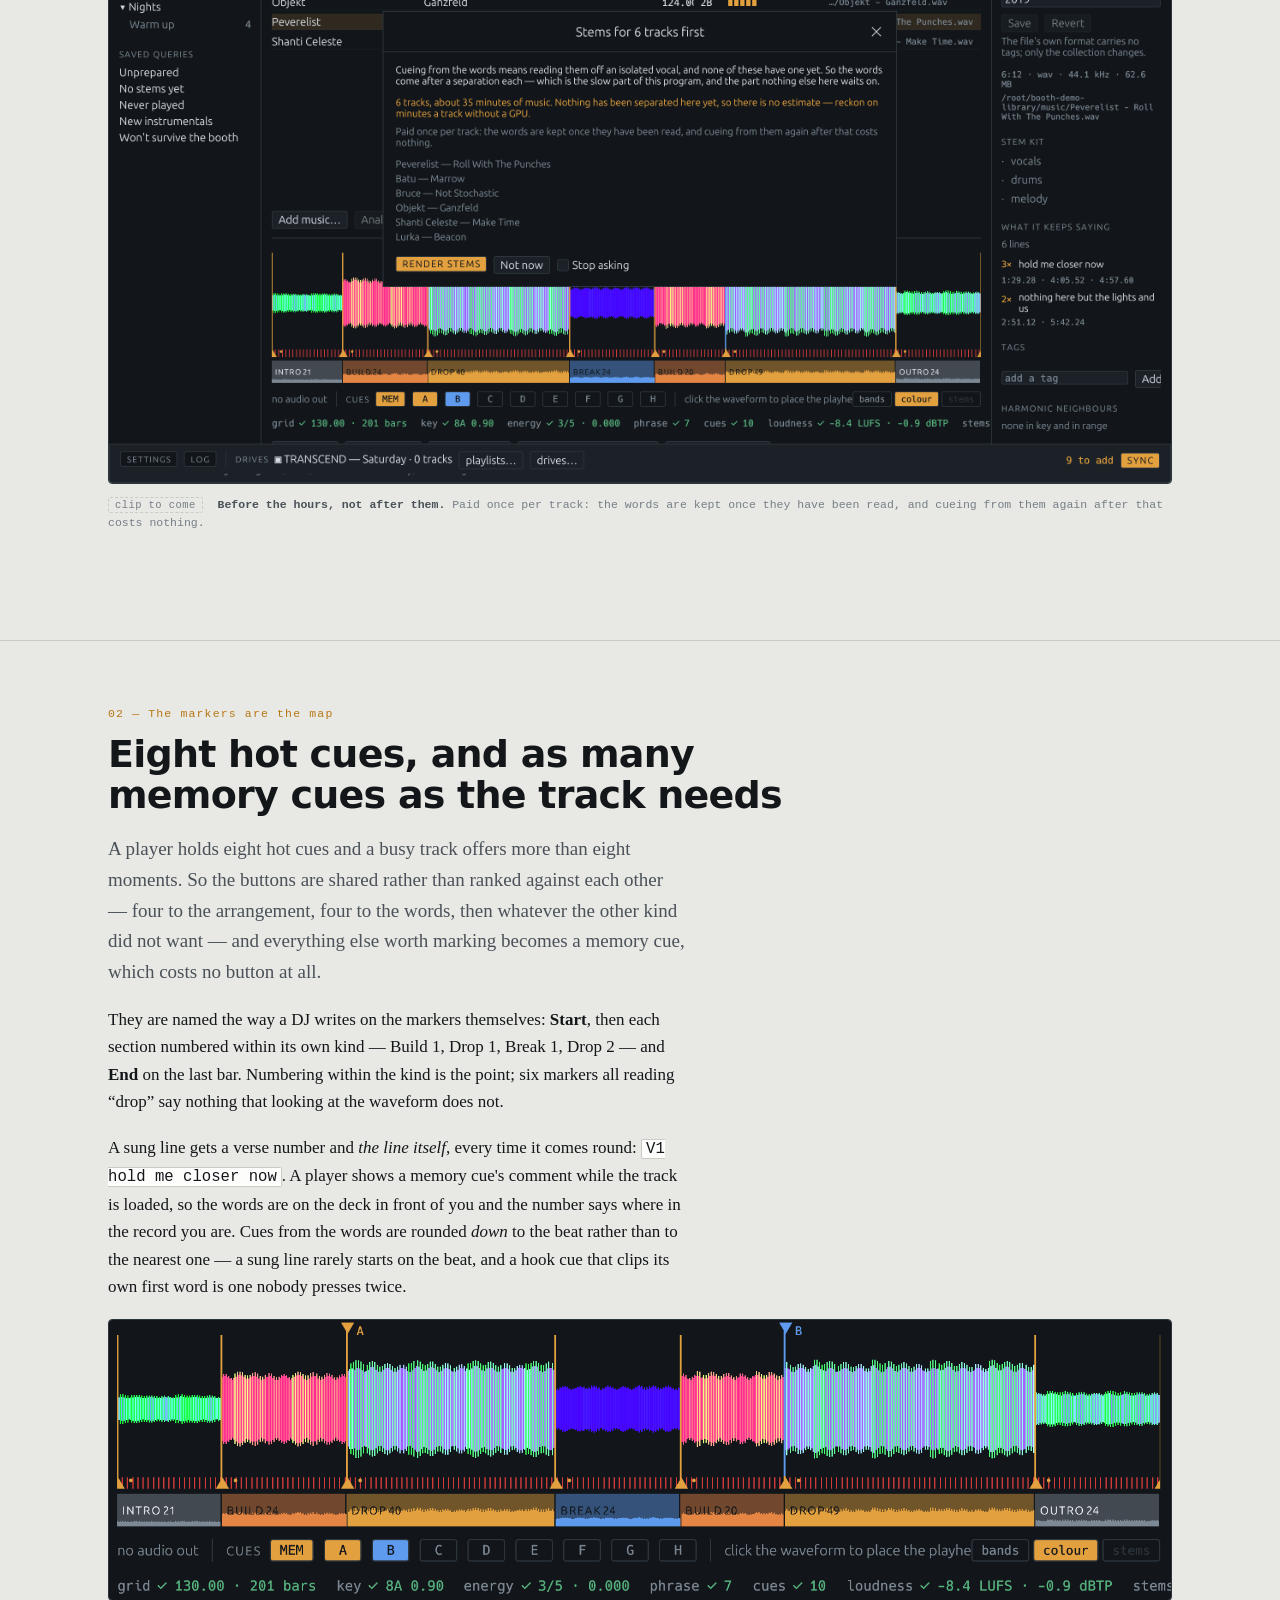
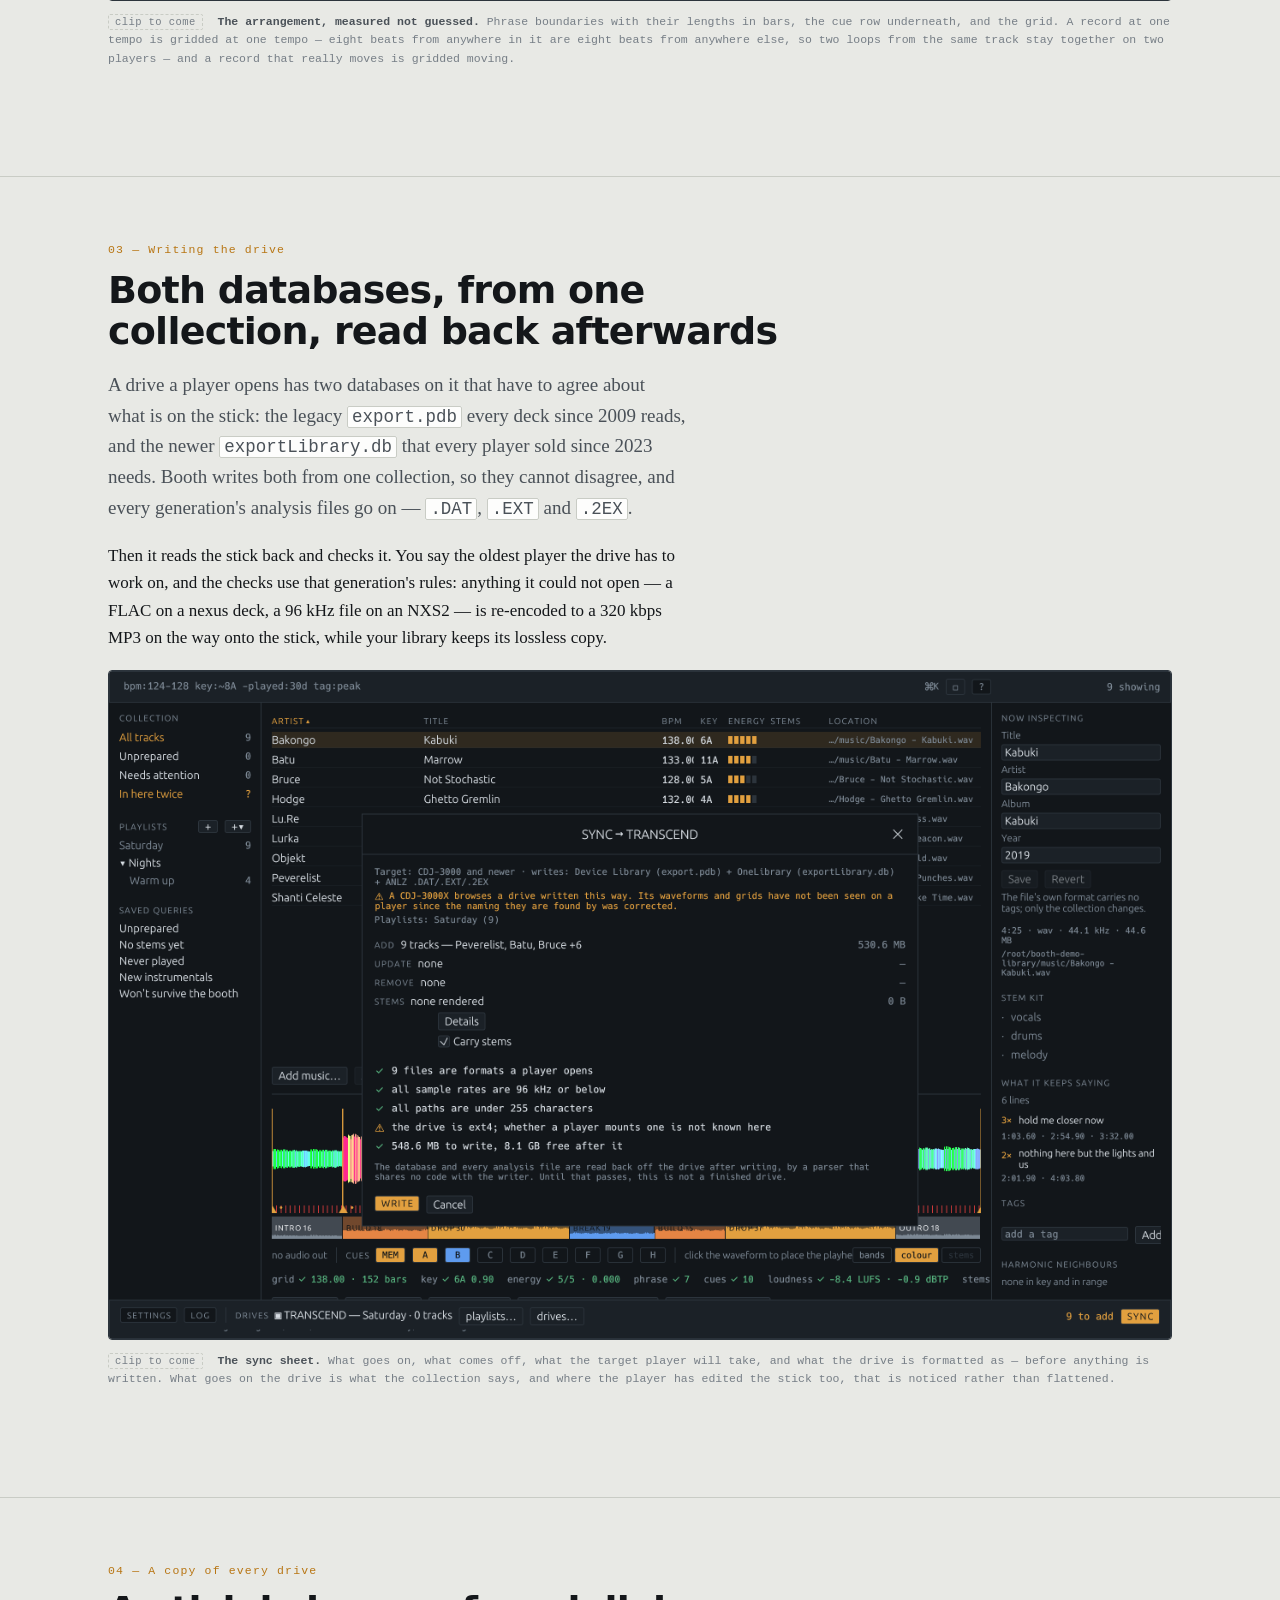
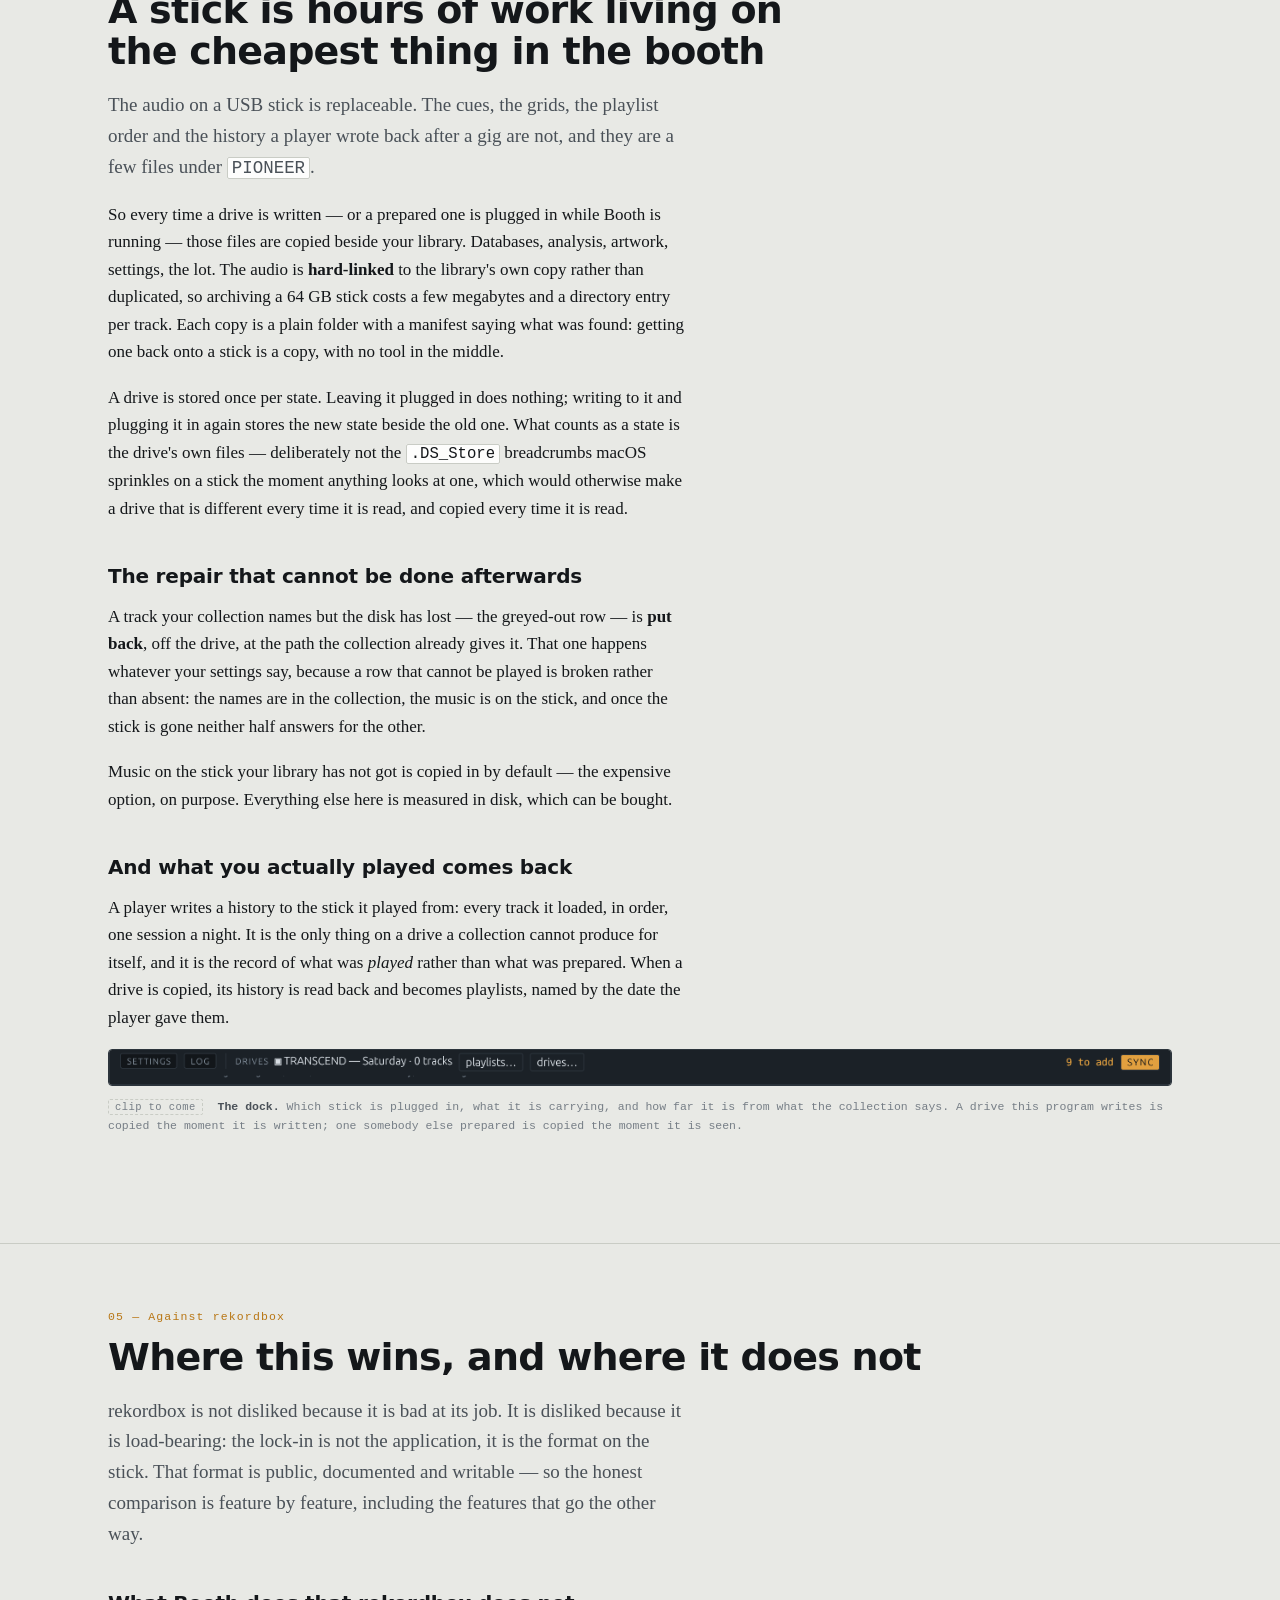
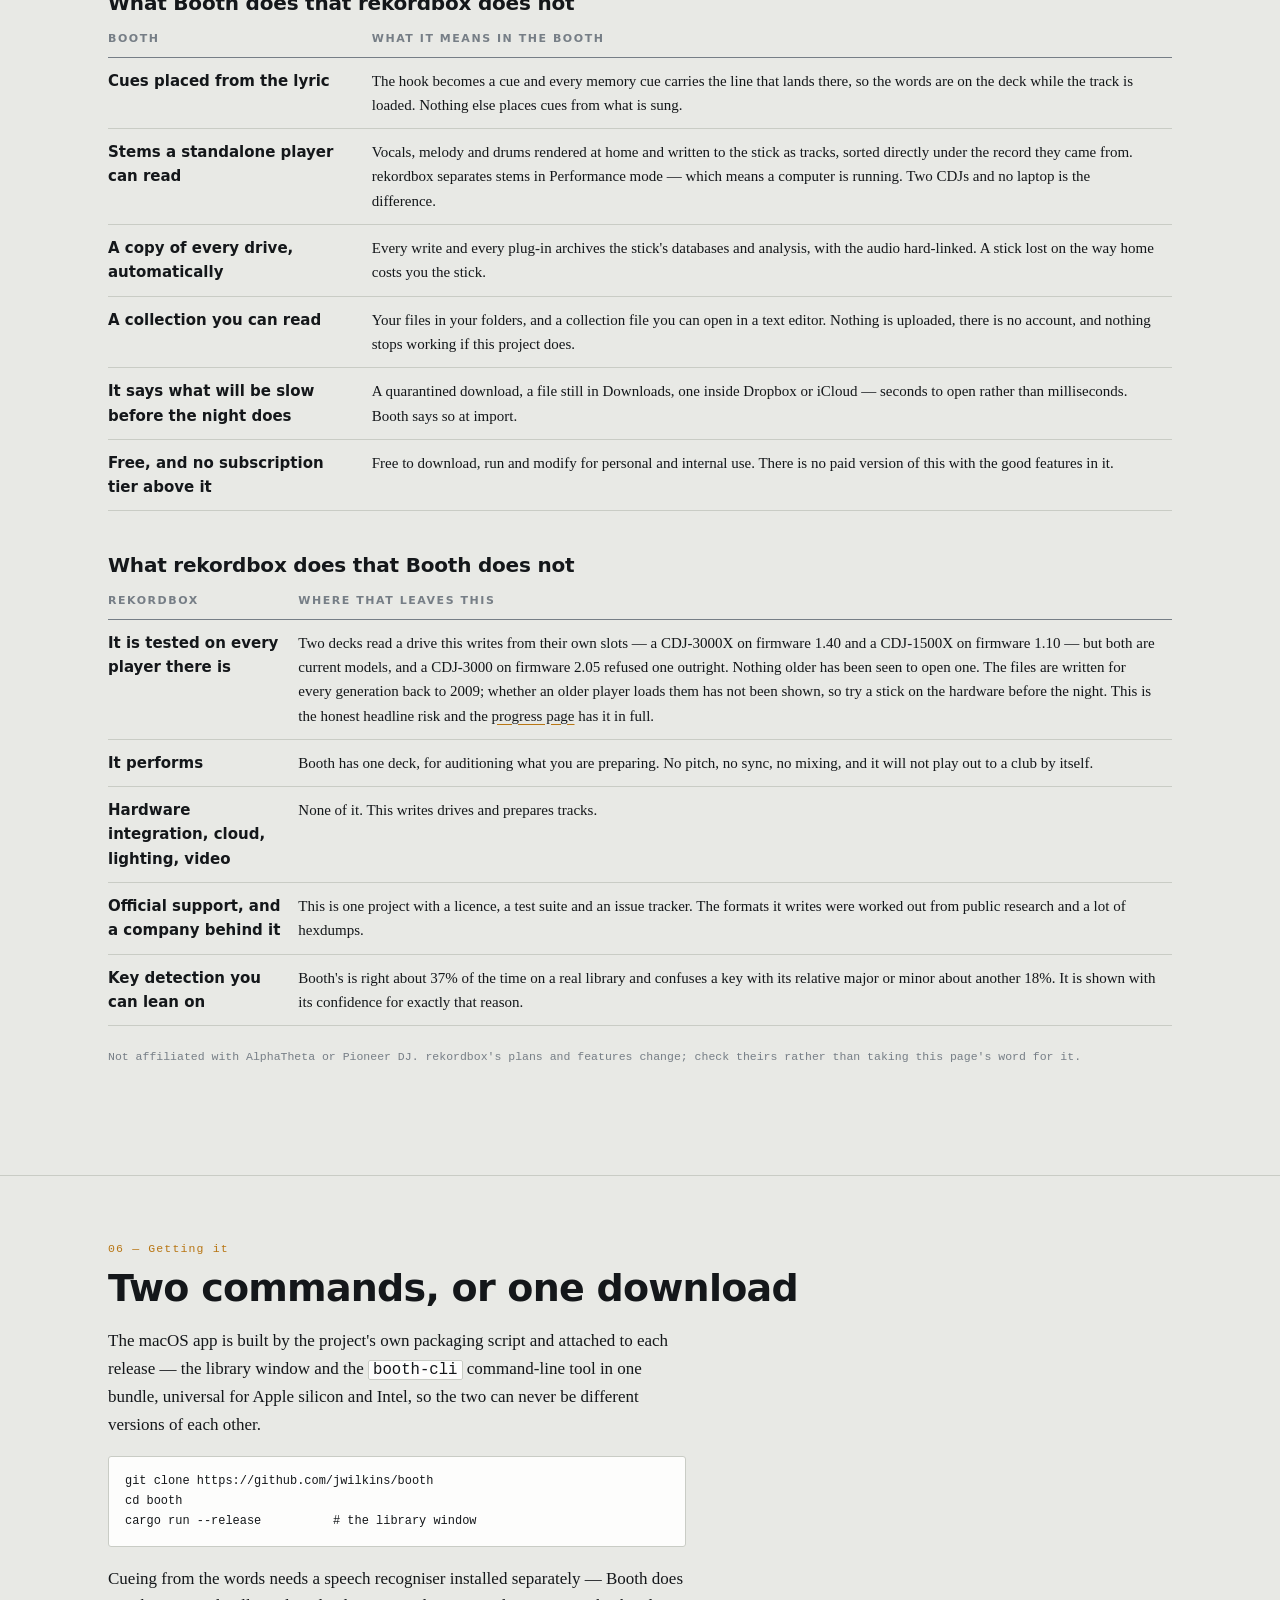
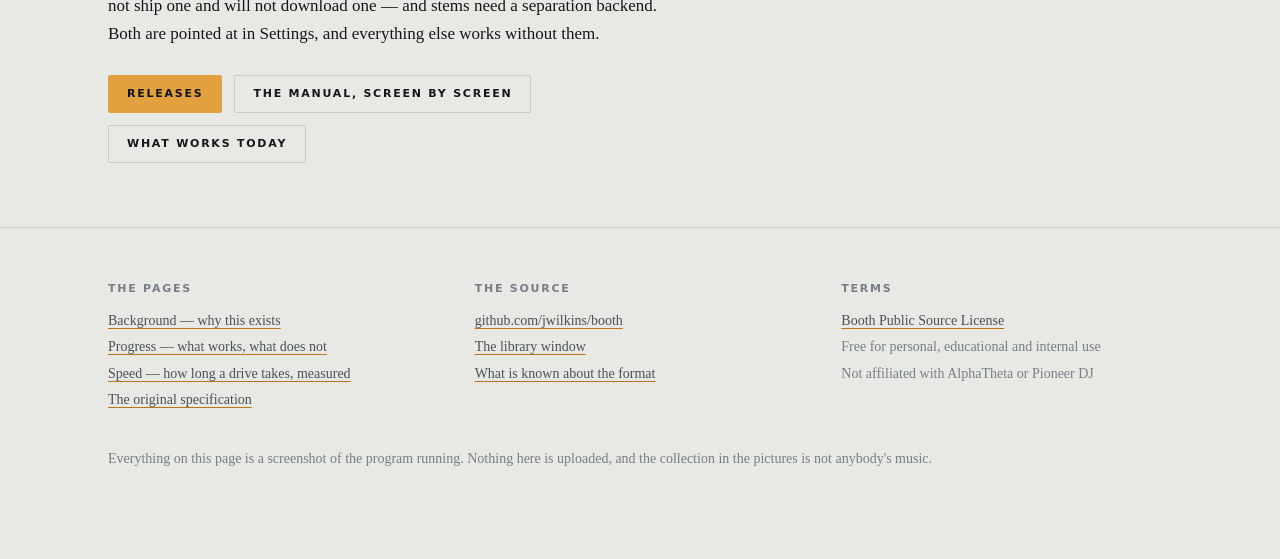
==== commit cb0d85c1: "Test the drives other tools got wrong, measure how long ours take, and publish it Six integration te" ====
--- a/site/index.html
+++ b/site/index.html
@@ -21,6 +21,7 @@
     <a href="#against">Versus rekordbox</a>
     <a href="background.html">Background</a>
     <a href="progress.html">Progress</a>
+    <a href="speed.html">Speed</a>
     <a href="https://github.com/jwilkins/booth">Source</a>
   </nav>
 </div></div>
@@ -347,6 +348,7 @@
       <ul>
         <li><a href="background.html">Background — why this exists</a></li>
         <li><a href="progress.html">Progress — what works, what does not</a></li>
+        <li><a href="speed.html">Speed — how long a drive takes, measured</a></li>
         <li><a href="booth-spec-page.html">The original specification</a></li>
       </ul>
     </div>
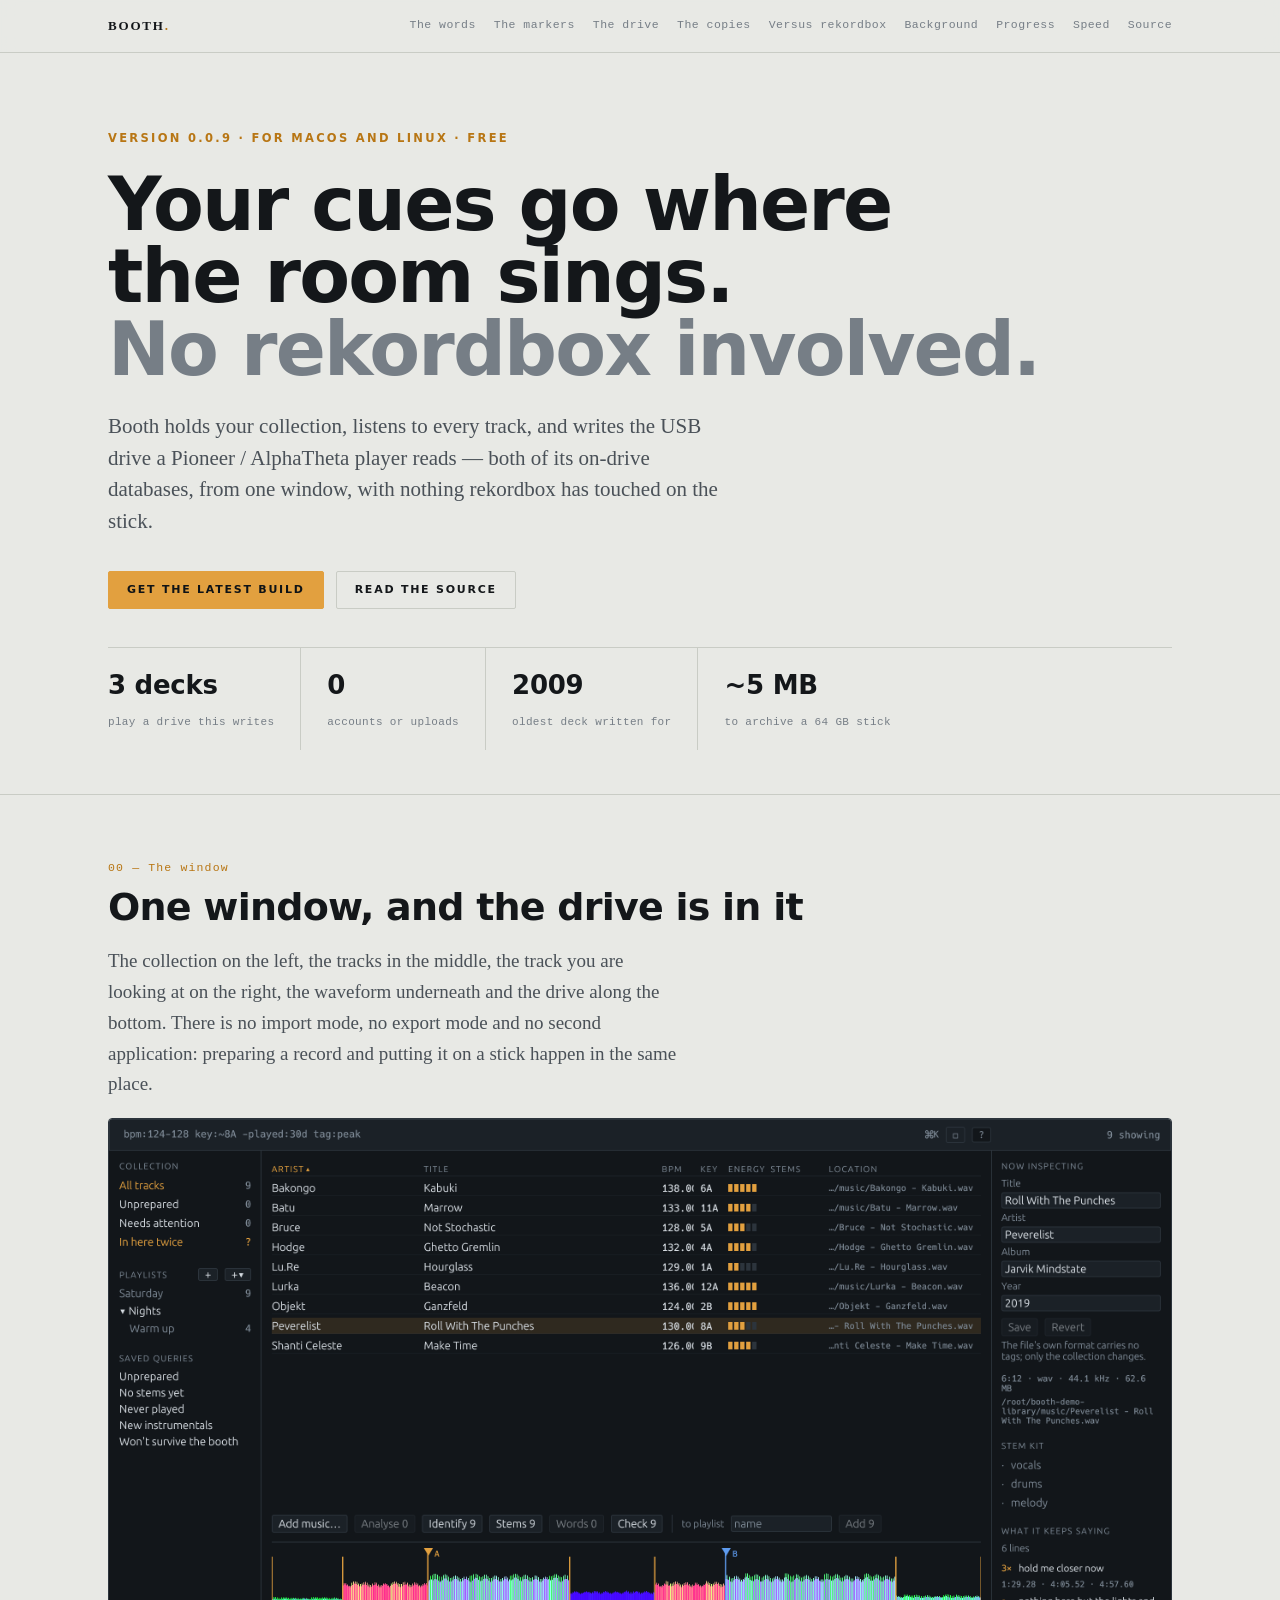
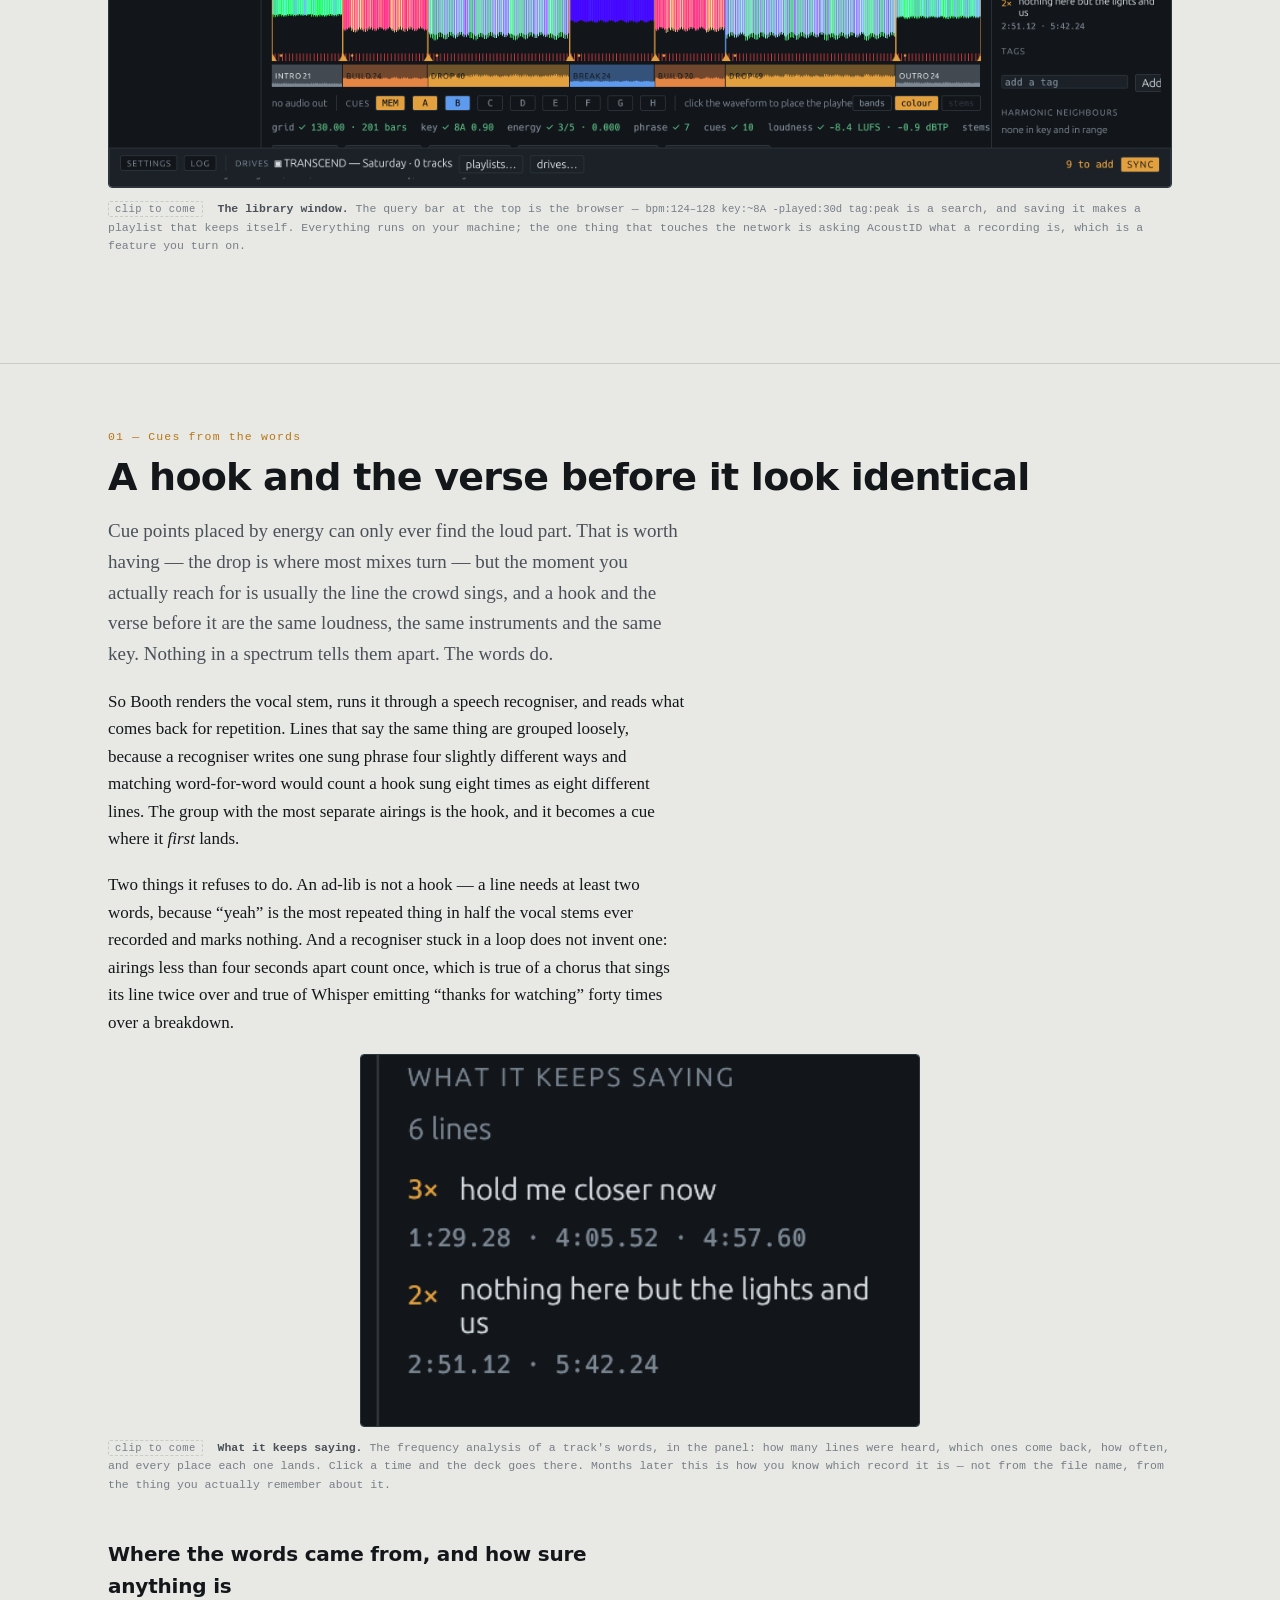
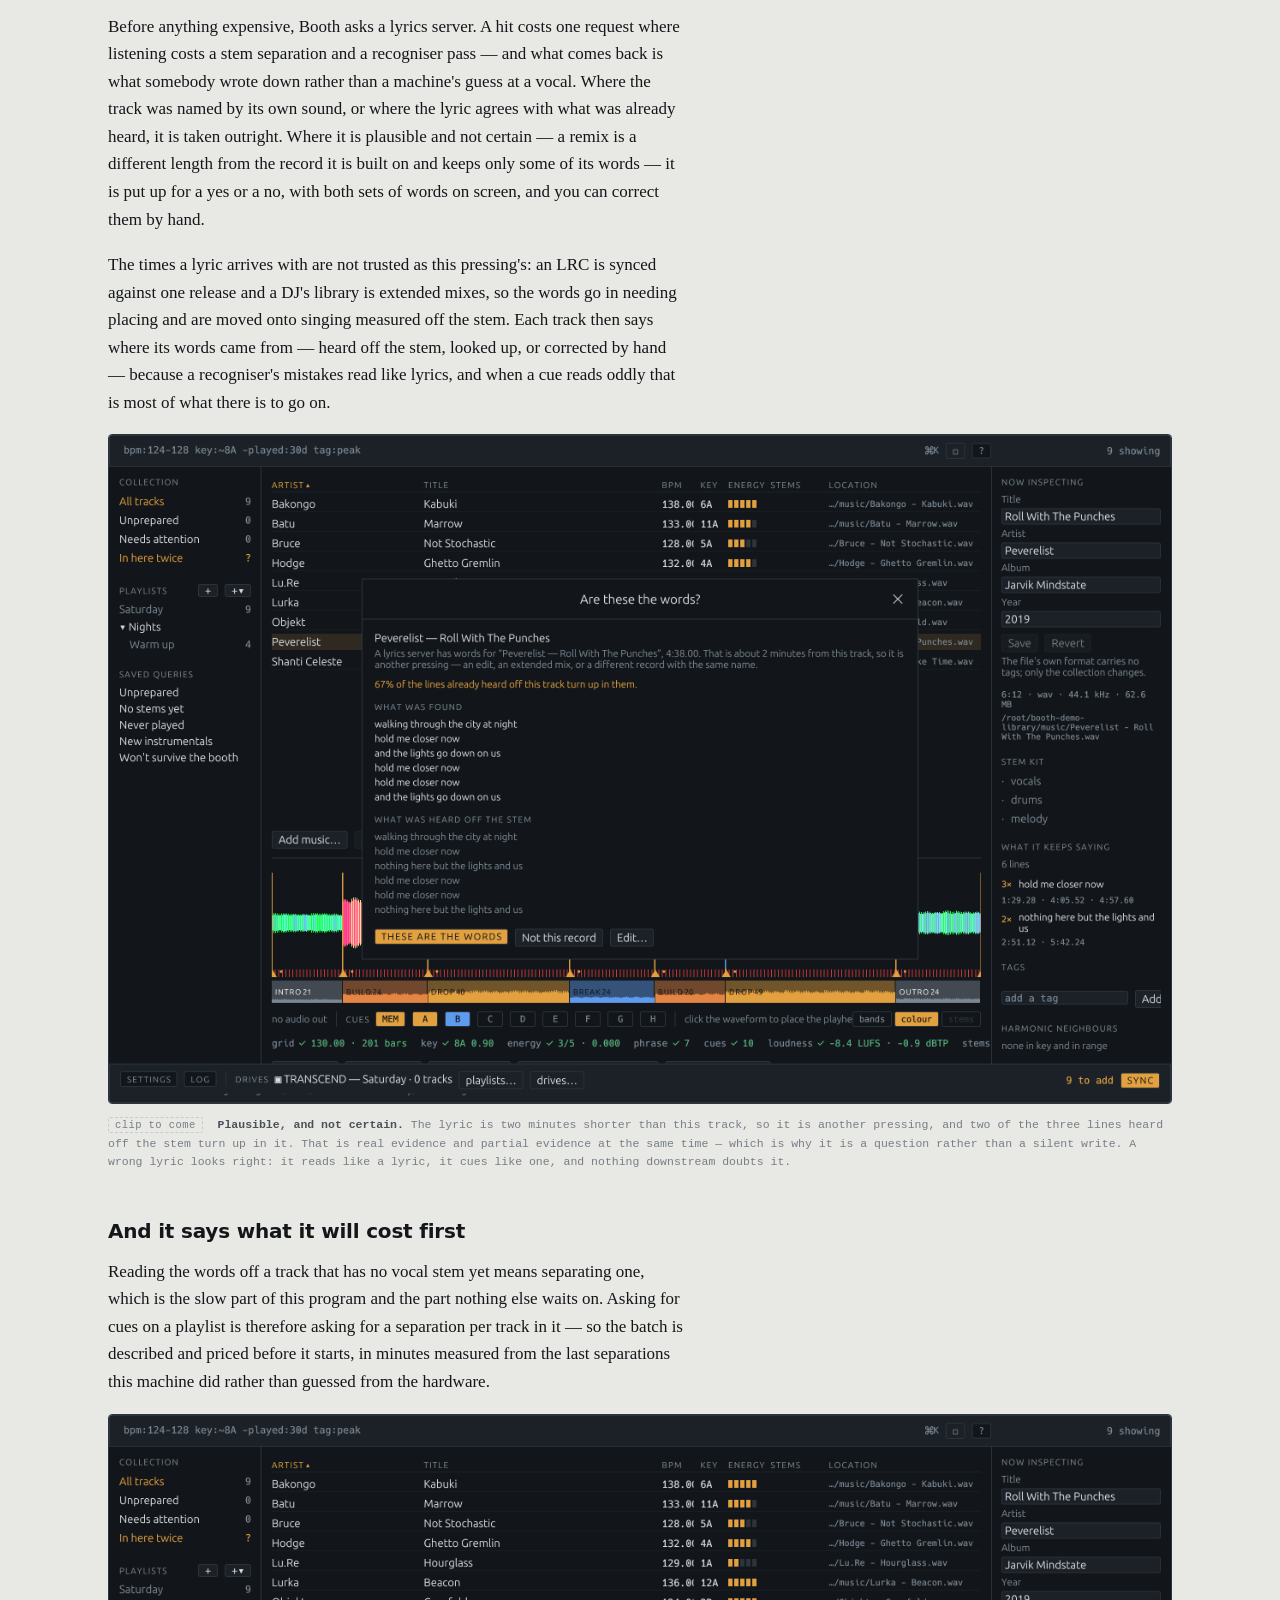
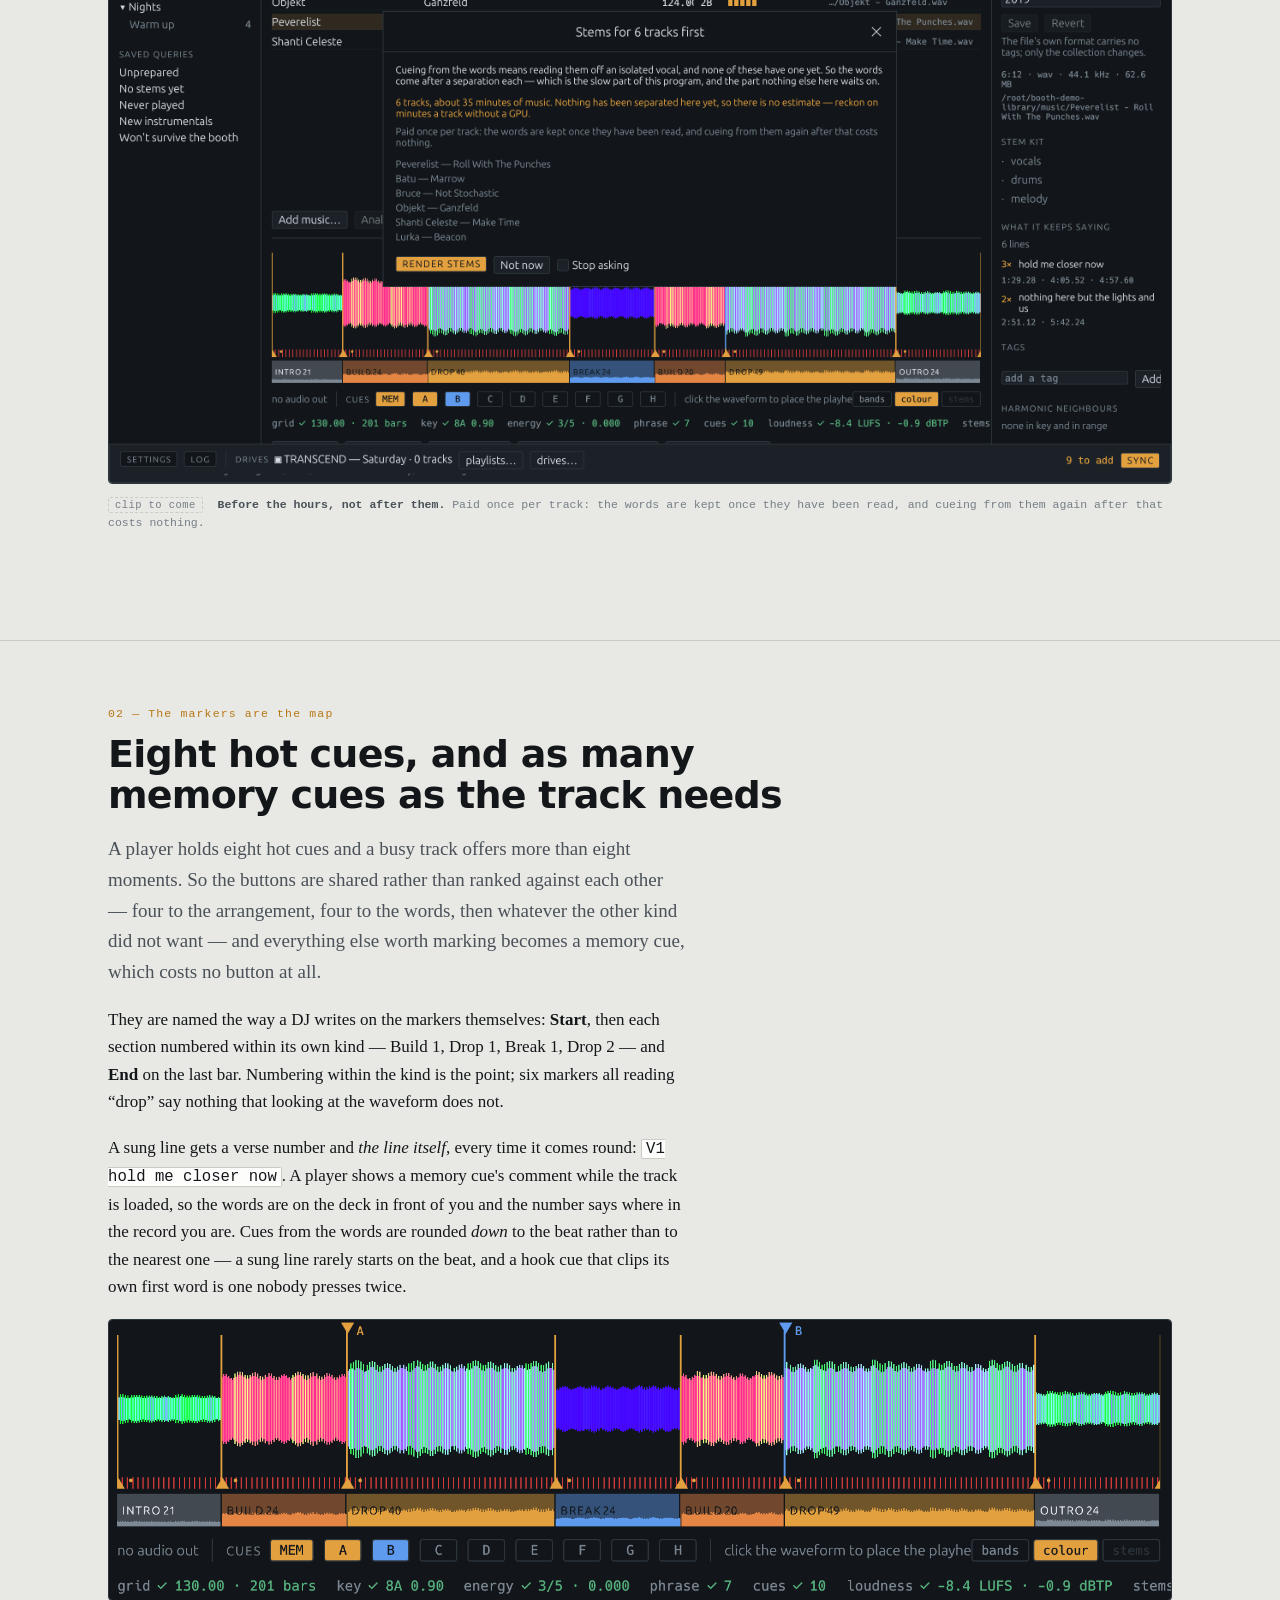
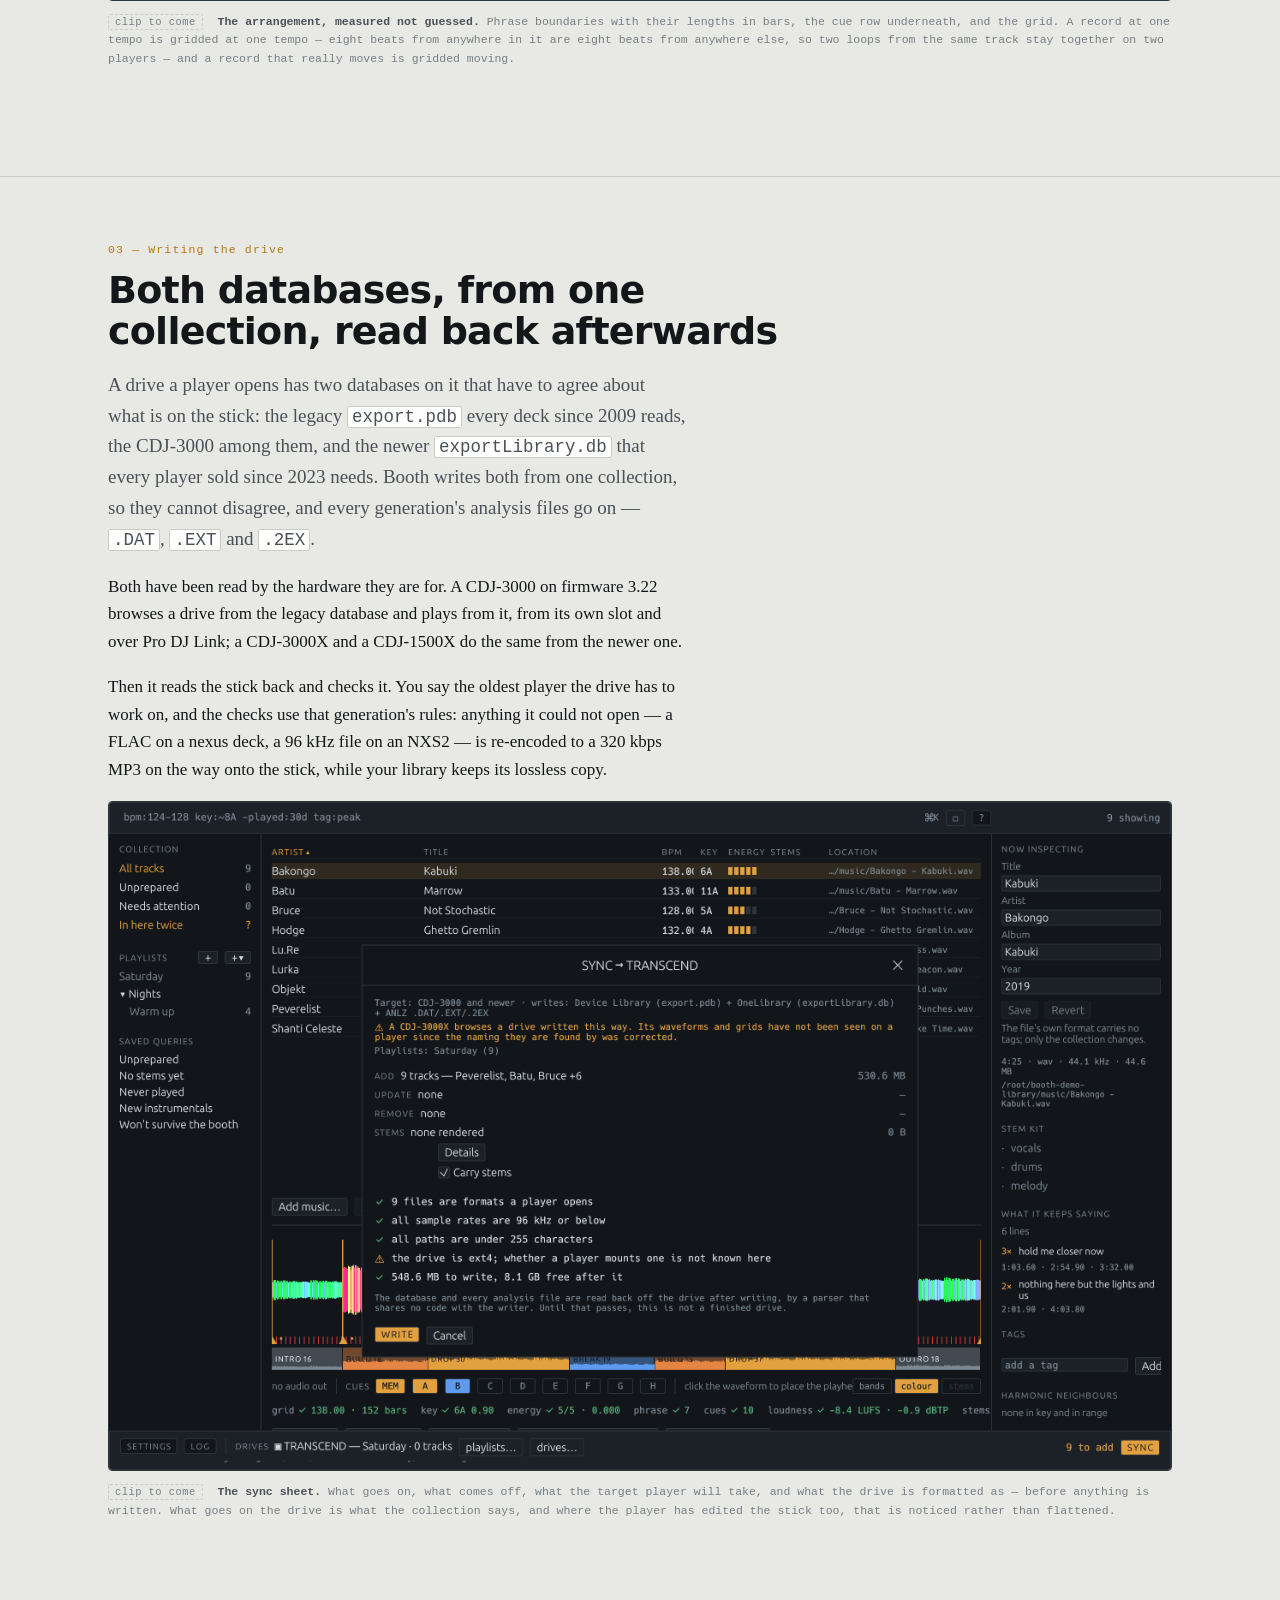
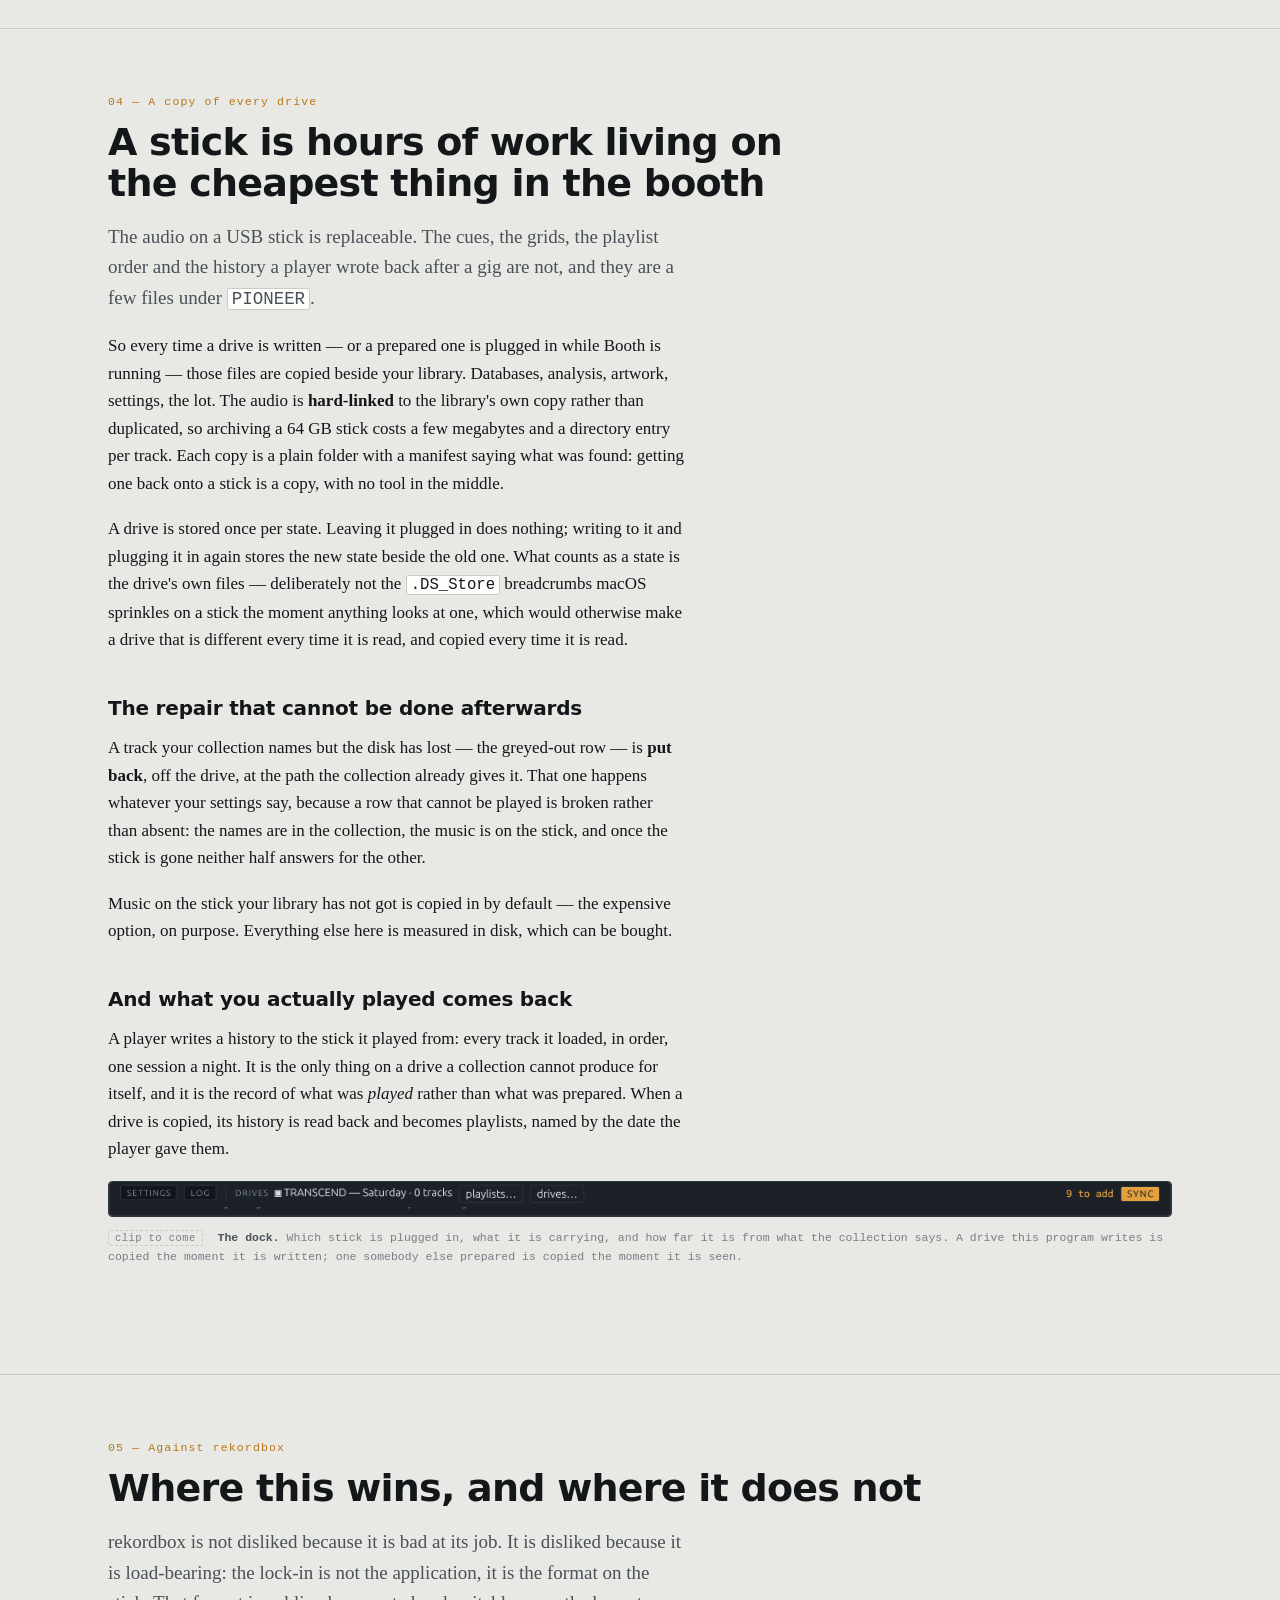
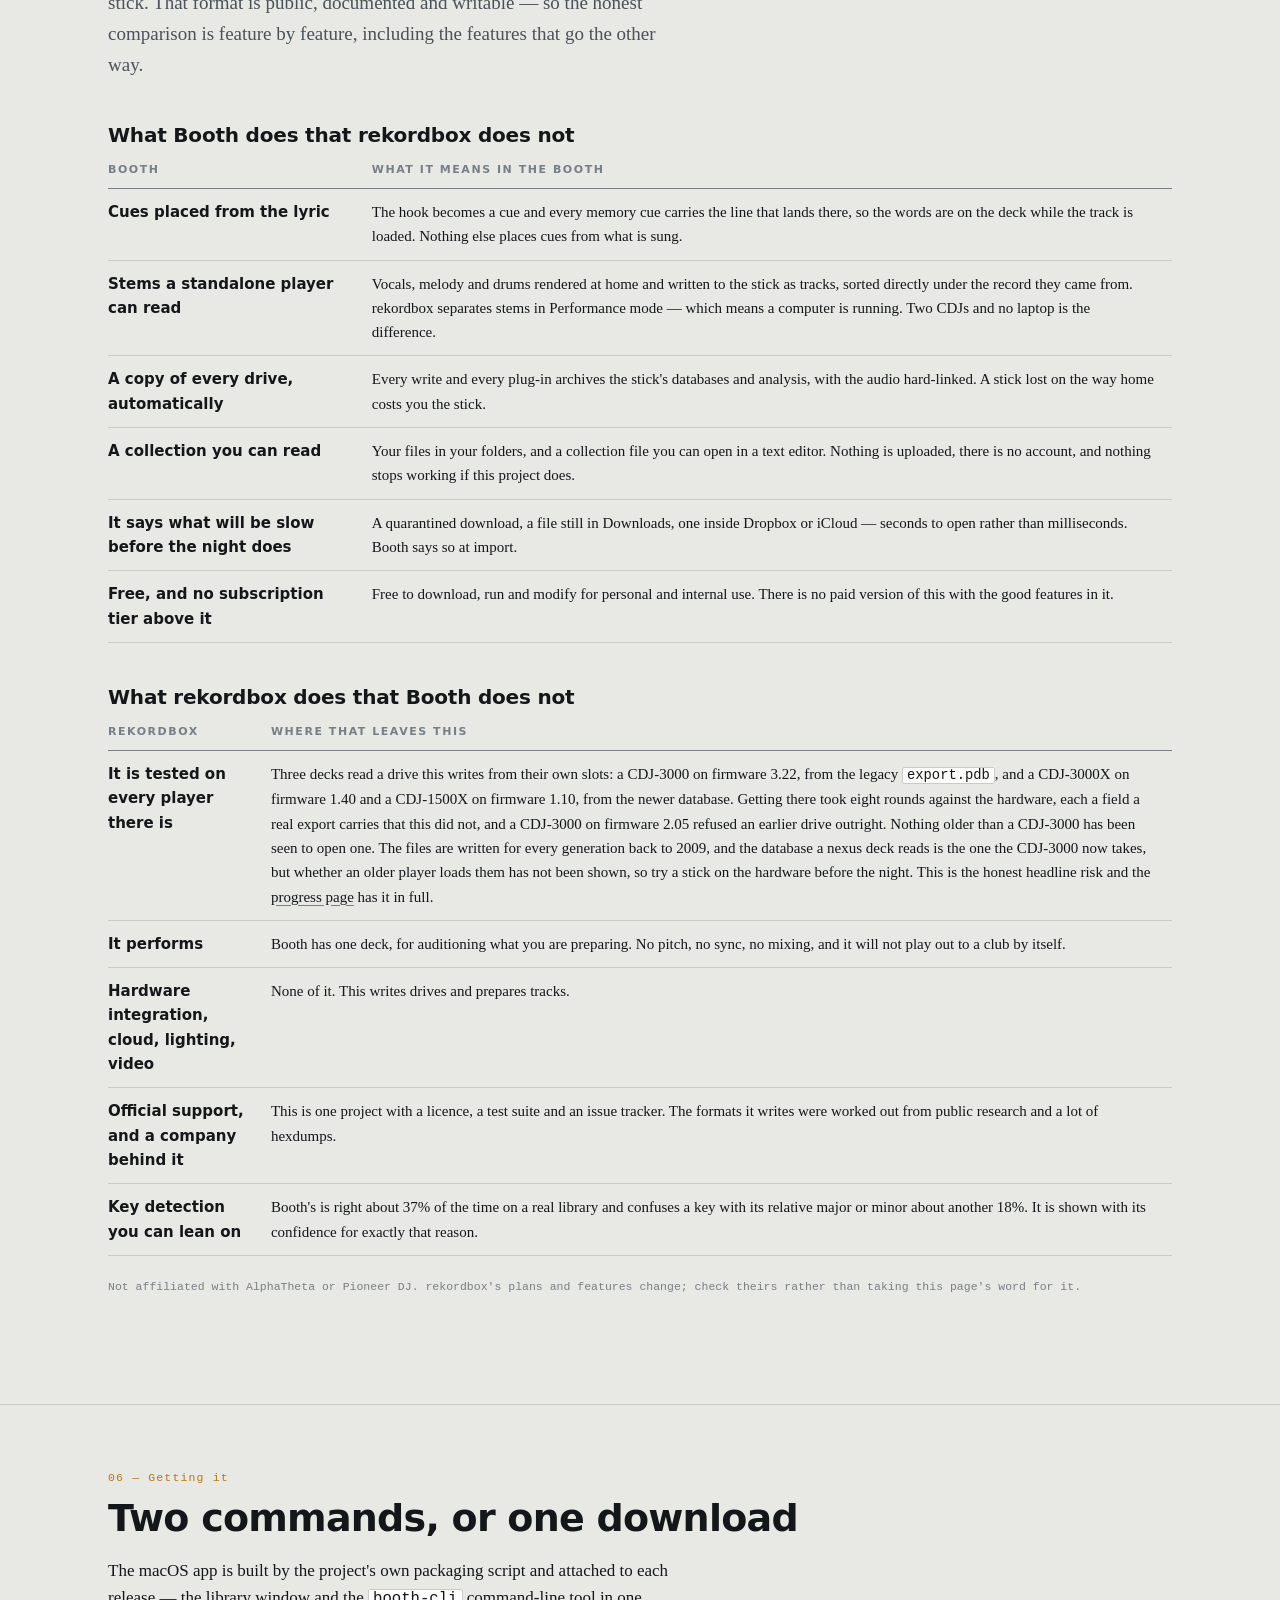
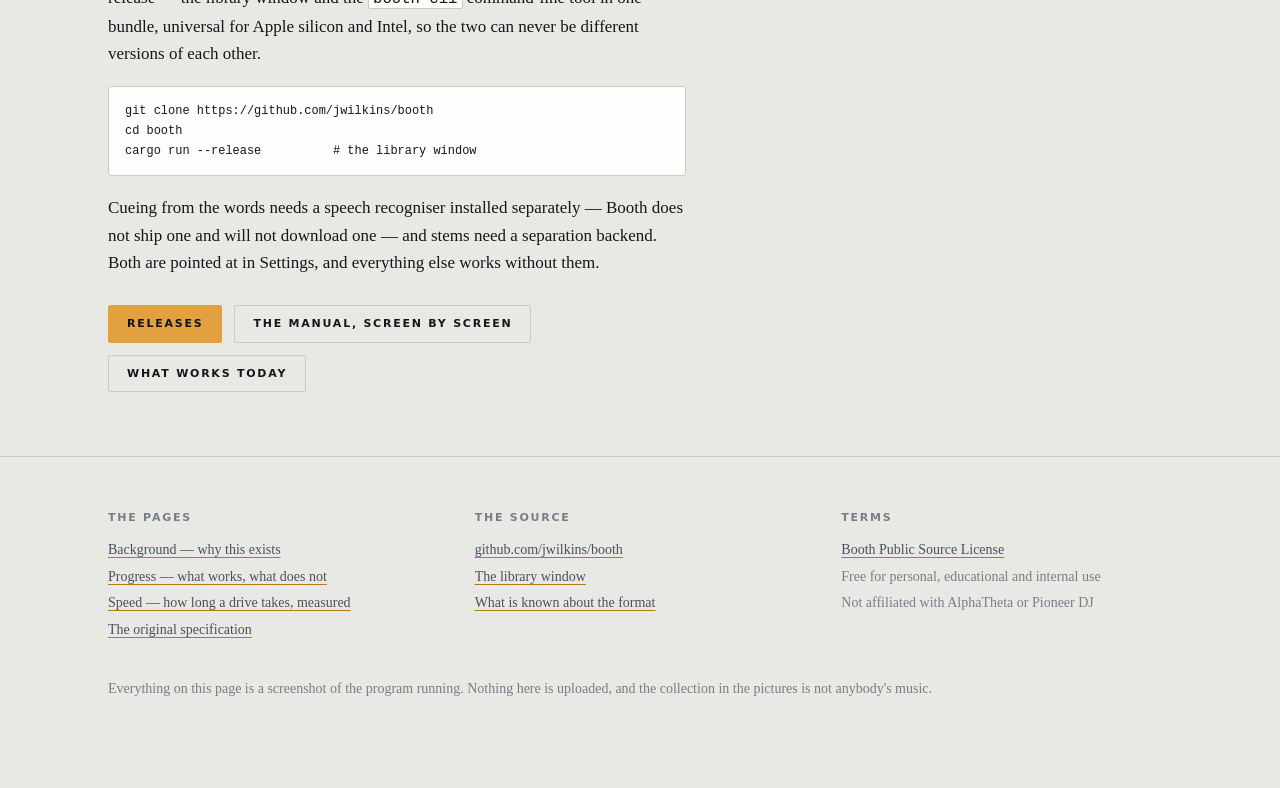
==== commit 9b3d4ddd: "Say on the website that a CDJ-3000 plays a drive, from the legacy database The site still described " ====
--- a/site/index.html
+++ b/site/index.html
@@ -27,7 +27,7 @@
 </div></div>
 
 <header class="hero"><div class="wrap">
-  <p class="eyebrow">Version 0.0.7 · for macOS and Linux · free</p>
+  <p class="eyebrow">Version 0.0.9 · for macOS and Linux · free</p>
   <h1>Your cues go where<br>the room sings.<br><em>No rekordbox involved.</em></h1>
   <p class="standfirst">Booth holds your collection, listens to every track, and writes the USB
   drive a Pioneer&nbsp;/ AlphaTheta player reads — both of its on-drive databases, from one
@@ -37,7 +37,7 @@
     <a class="btn ghost" href="https://github.com/jwilkins/booth">Read the source</a>
   </div>
   <div class="facts" style="margin-top:38px">
-    <div class="fact"><b>2 decks</b><span>play a drive this writes</span></div>
+    <div class="fact"><b>3 decks</b><span>play a drive this writes</span></div>
     <div class="fact"><b>0</b><span>accounts or uploads</span></div>
     <div class="fact"><b>2009</b><span>oldest deck written for</span></div>
     <div class="fact"><b>~5&nbsp;MB</b><span>to archive a 64&nbsp;GB stick</span></div>
@@ -164,10 +164,13 @@
   <h2>Both databases, from one collection, read back afterwards</h2>
   <div class="col">
     <p class="lede">A drive a player opens has two databases on it that have to agree about what is
-    on the stick: the legacy <code>export.pdb</code> every deck since 2009 reads, and the newer
-    <code>exportLibrary.db</code> that every player sold since 2023 needs. Booth writes both from
-    one collection, so they cannot disagree, and every generation's analysis files go on —
-    <code>.DAT</code>, <code>.EXT</code> and <code>.2EX</code>.</p>
+    on the stick: the legacy <code>export.pdb</code> every deck since 2009 reads, the CDJ-3000
+    among them, and the newer <code>exportLibrary.db</code> that every player sold since 2023
+    needs. Booth writes both from one collection, so they cannot disagree, and every generation's
+    analysis files go on — <code>.DAT</code>, <code>.EXT</code> and <code>.2EX</code>.</p>
+    <p>Both have been read by the hardware they are for. A CDJ-3000 on firmware 3.22 browses a
+    drive from the legacy database and plays from it, from its own slot and over Pro DJ Link; a
+    CDJ-3000X and a CDJ-1500X do the same from the newer one.</p>
     <p>Then it reads the stick back and checks it. You say the oldest player the drive has to work
     on, and the checks use that generation's rules: anything it could not open — a FLAC on a nexus
     deck, a 96&nbsp;kHz file on an NXS2 — is re-encoded to a 320&nbsp;kbps MP3 on the way onto the
@@ -285,13 +288,16 @@
       <tbody>
         <tr>
           <th scope="row">It is tested on every player there is</th>
-          <td>Two decks read a drive this writes from their own slots — a CDJ-3000X on
-          firmware 1.40 and a CDJ-1500X on firmware 1.10 — but both are current models, and a
-          CDJ-3000 on firmware 2.05 refused one outright. Nothing older has been seen to open
-          one. The files are written for every generation back to 2009; whether an older player
-          loads them has not been shown, so try a stick on the hardware before the night. This
-          is the honest headline risk and the <a href="progress.html">progress page</a> has it
-          in full.</td>
+          <td>Three decks read a drive this writes from their own slots: a CDJ-3000 on firmware
+          3.22, from the legacy <code>export.pdb</code>, and a CDJ-3000X on firmware 1.40 and a
+          CDJ-1500X on firmware 1.10, from the newer database. Getting there took eight rounds
+          against the hardware, each a field a real export carries that this did not, and a
+          CDJ-3000 on firmware 2.05 refused an earlier drive outright. Nothing older than a
+          CDJ-3000 has been seen to open one. The files are written for every generation back to
+          2009, and the database a nexus deck reads is the one the CDJ-3000 now takes, but
+          whether an older player loads them has not been shown, so try a stick on the hardware
+          before the night. This is the honest headline risk and the
+          <a href="progress.html">progress page</a> has it in full.</td>
         </tr>
         <tr>
           <th scope="row">It performs</th>
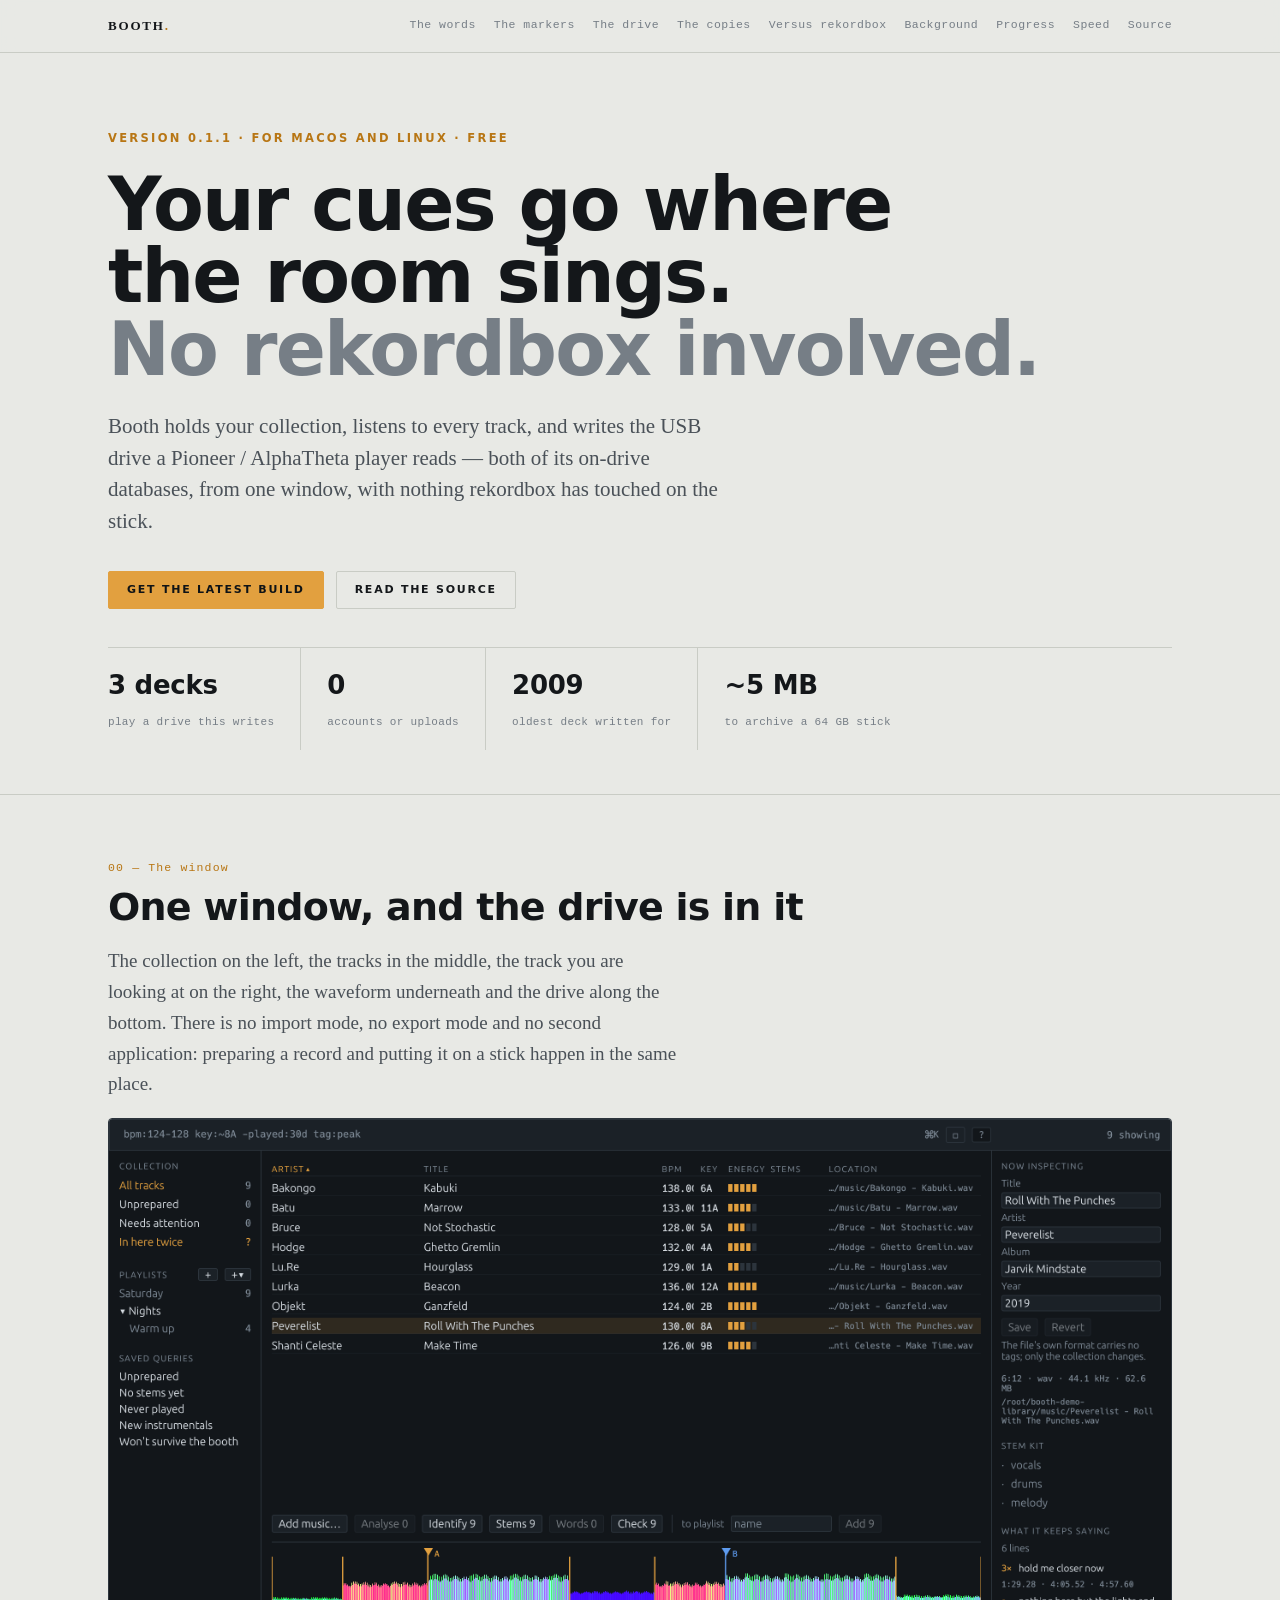
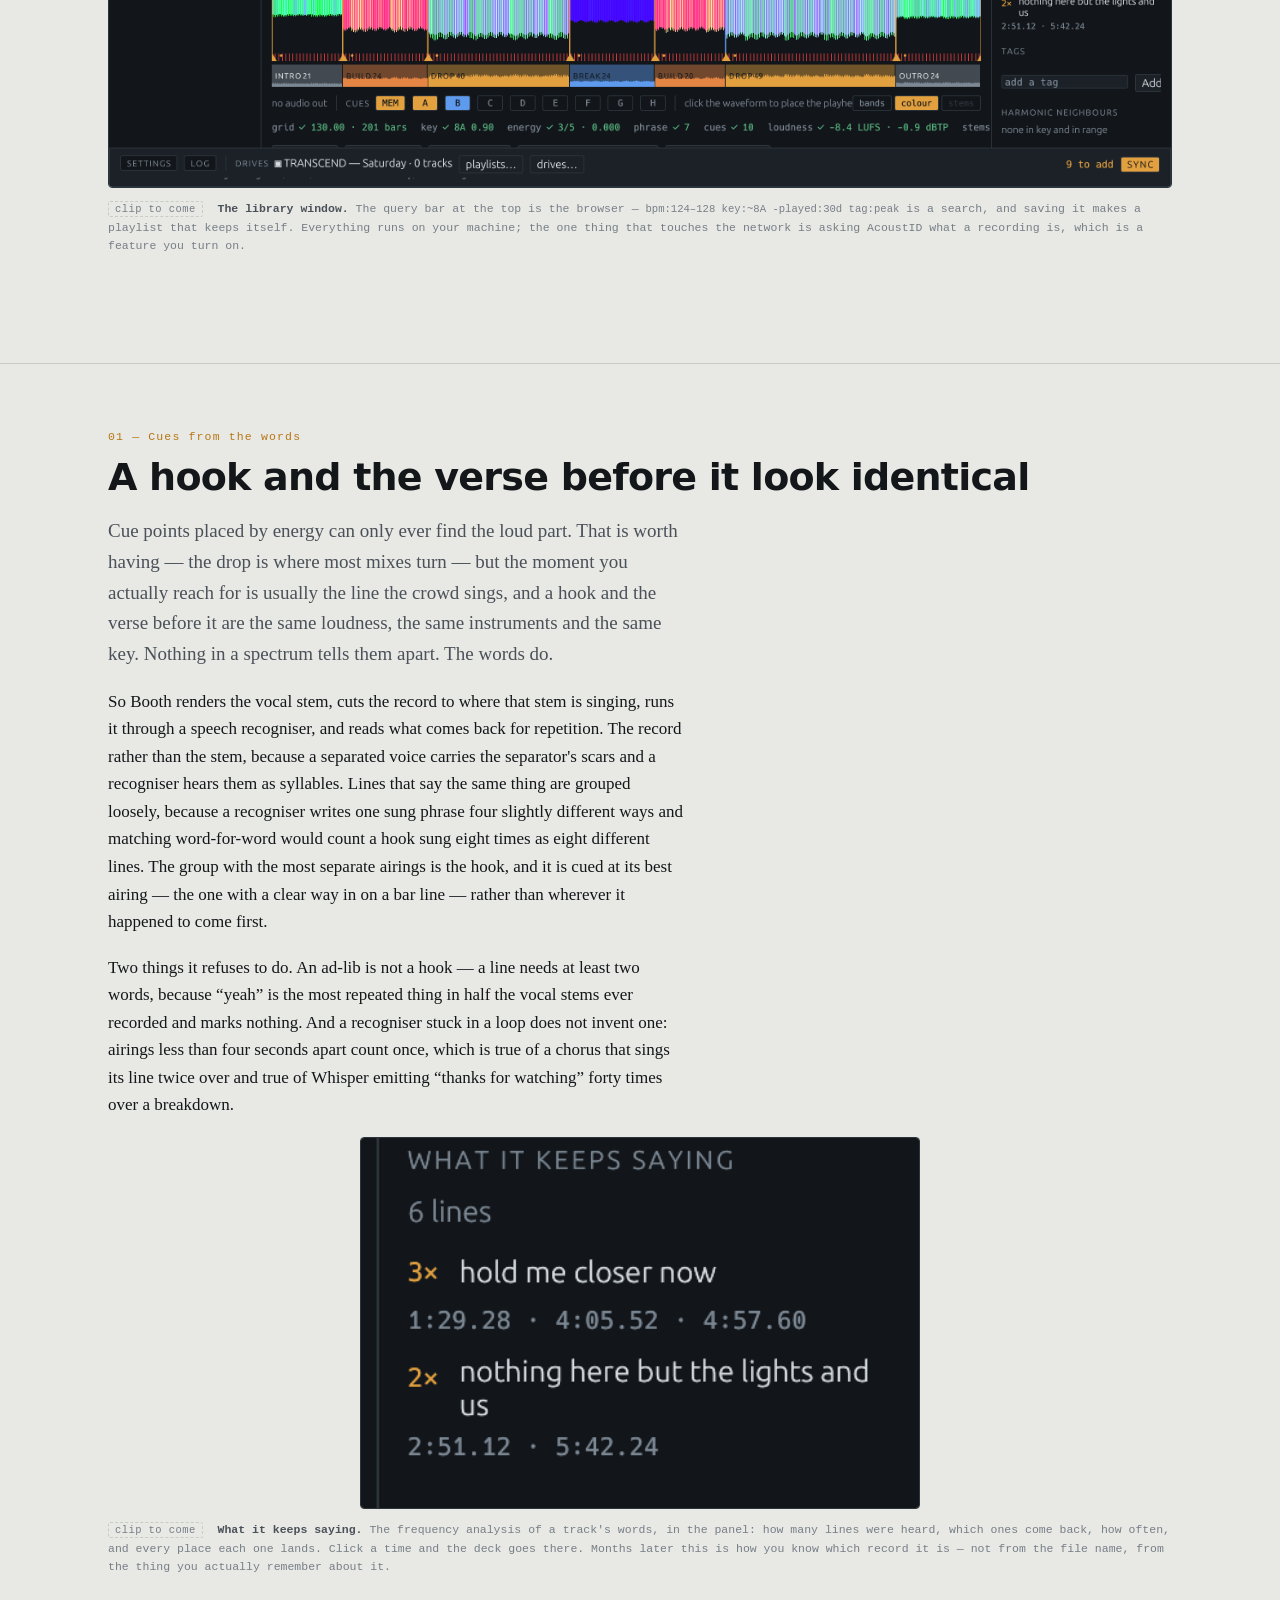
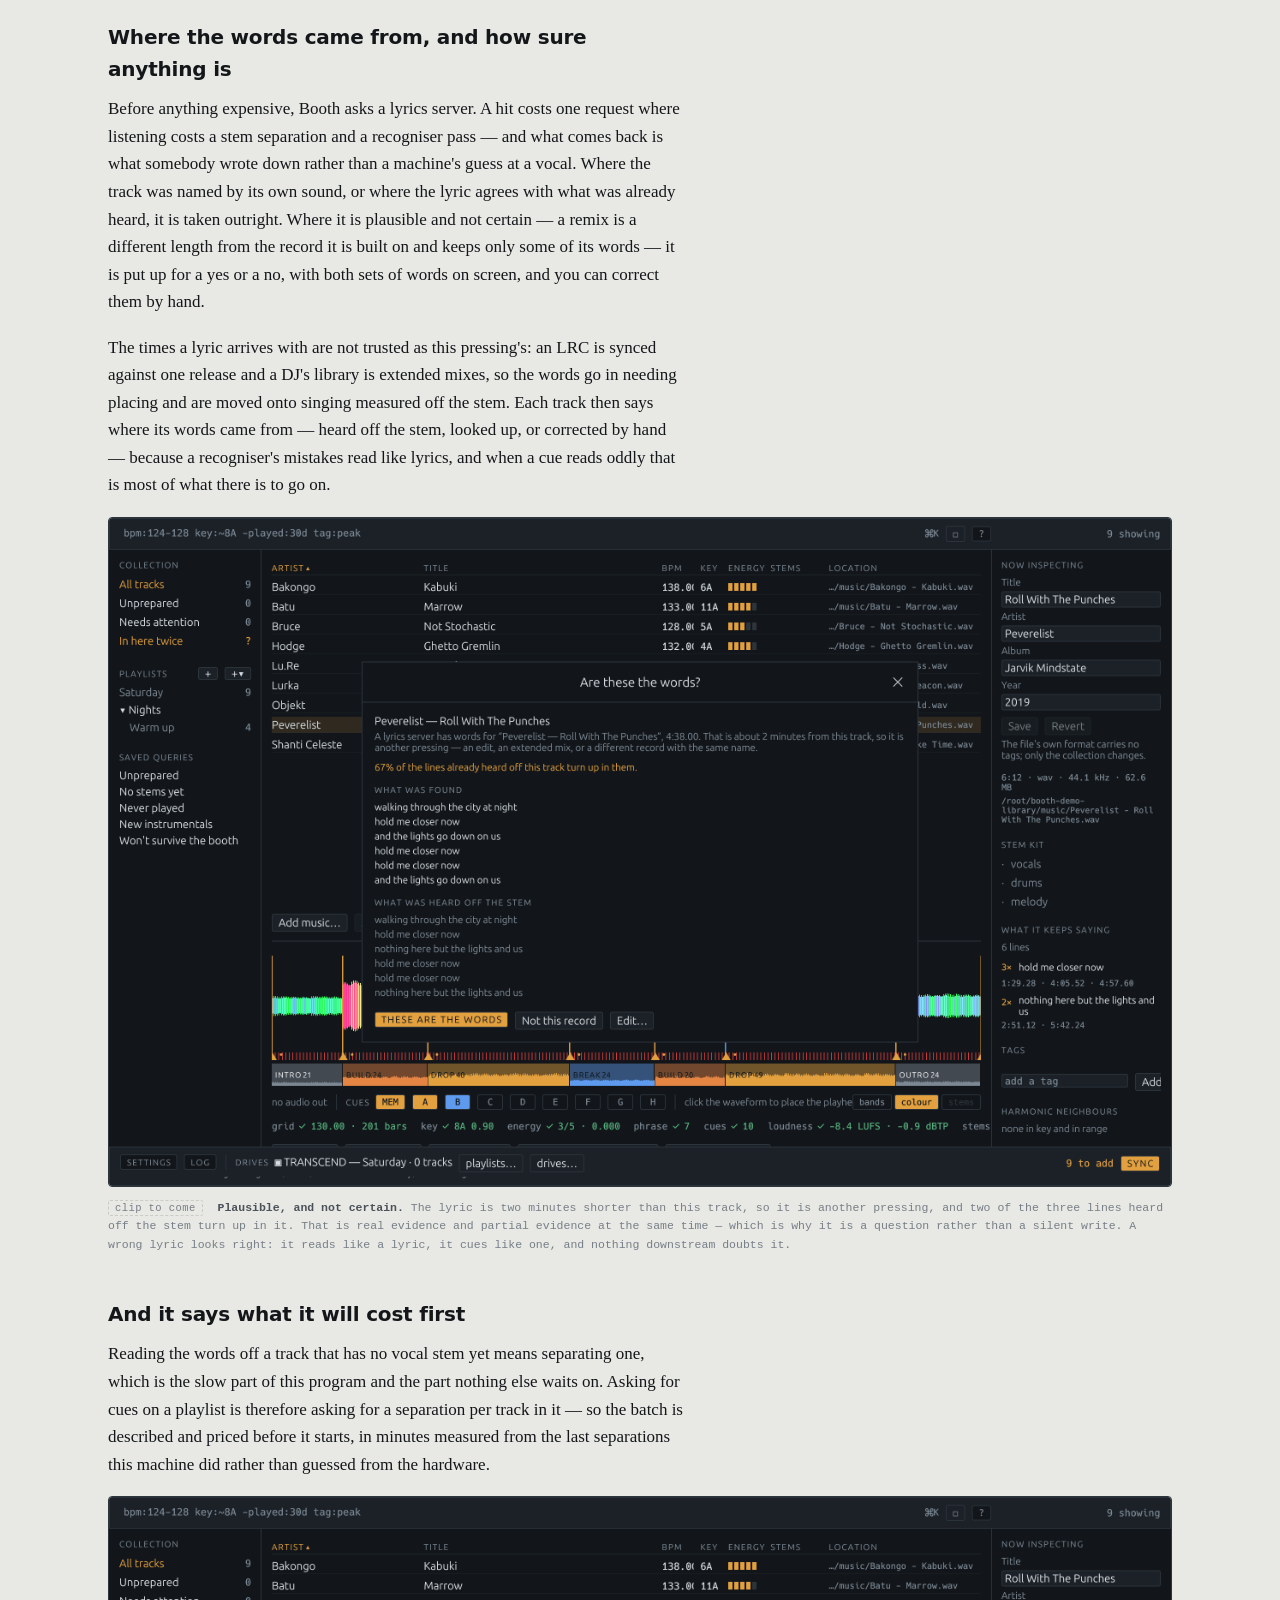
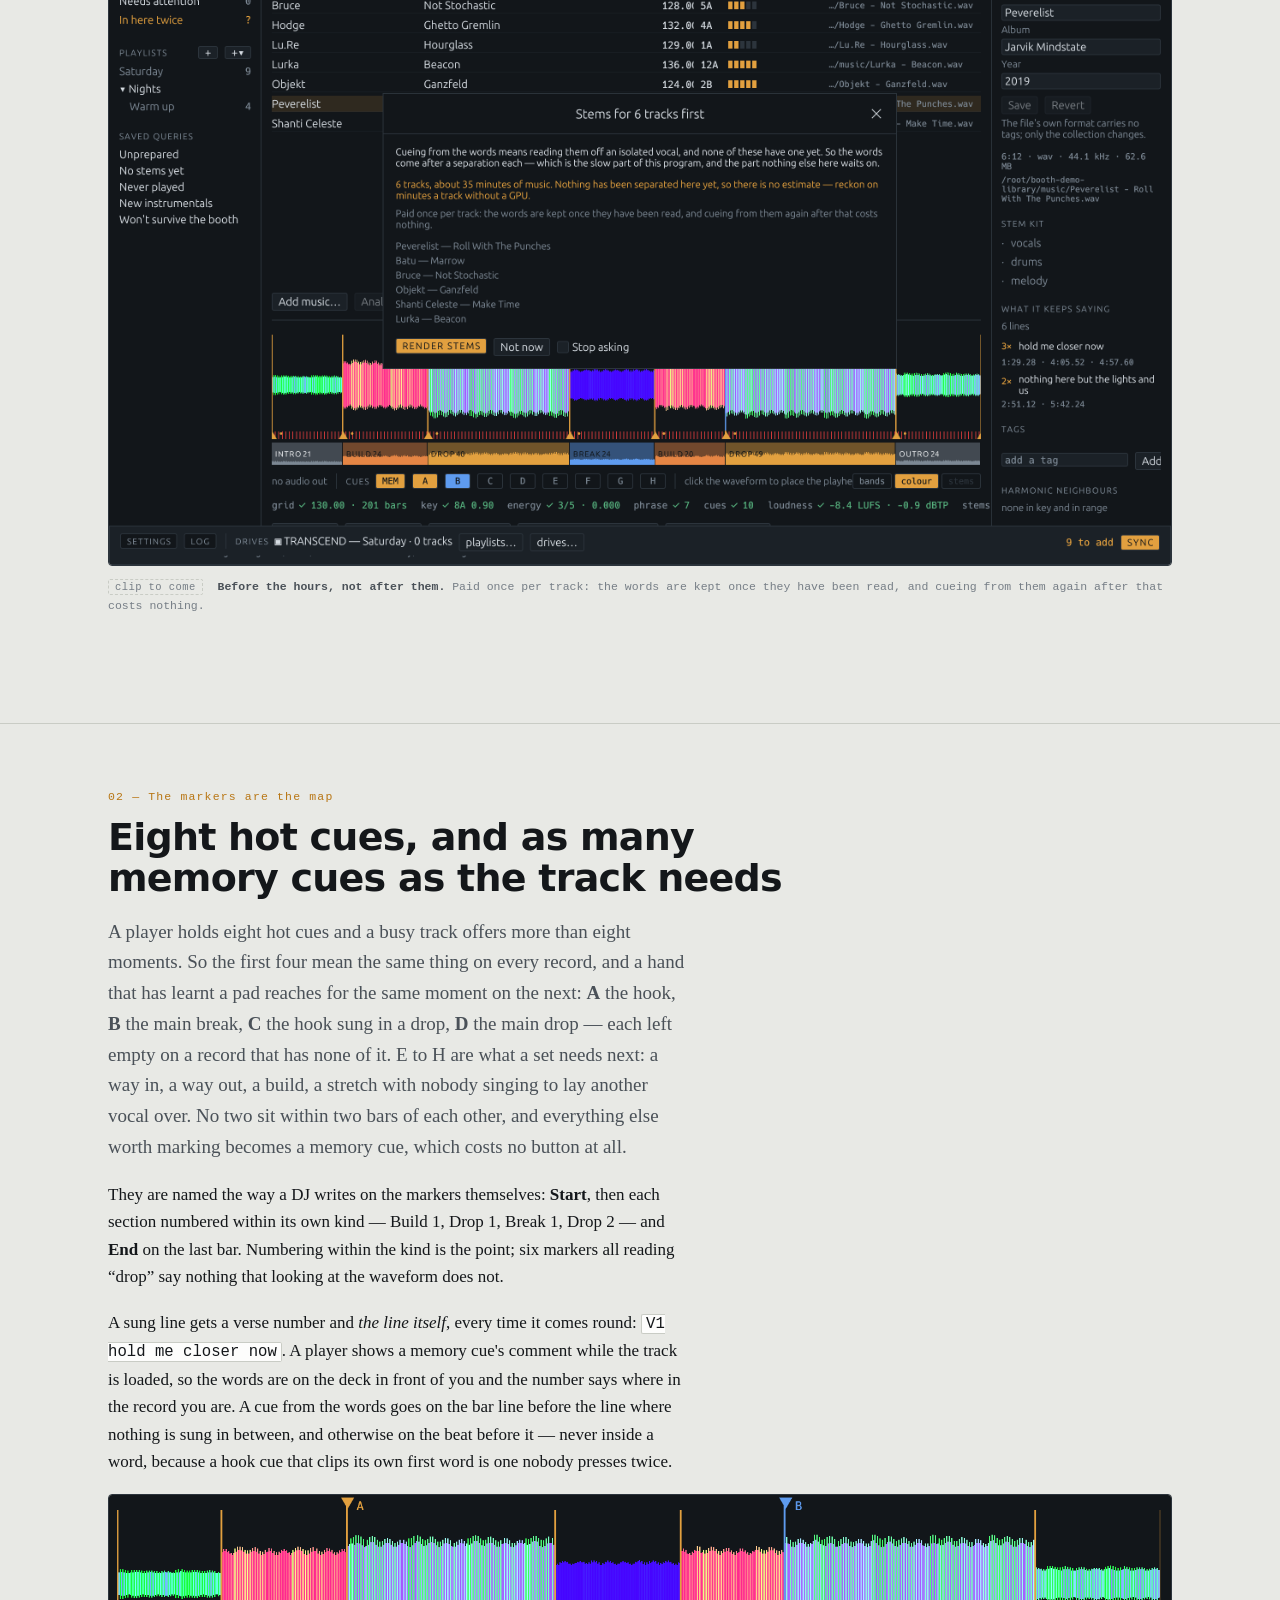
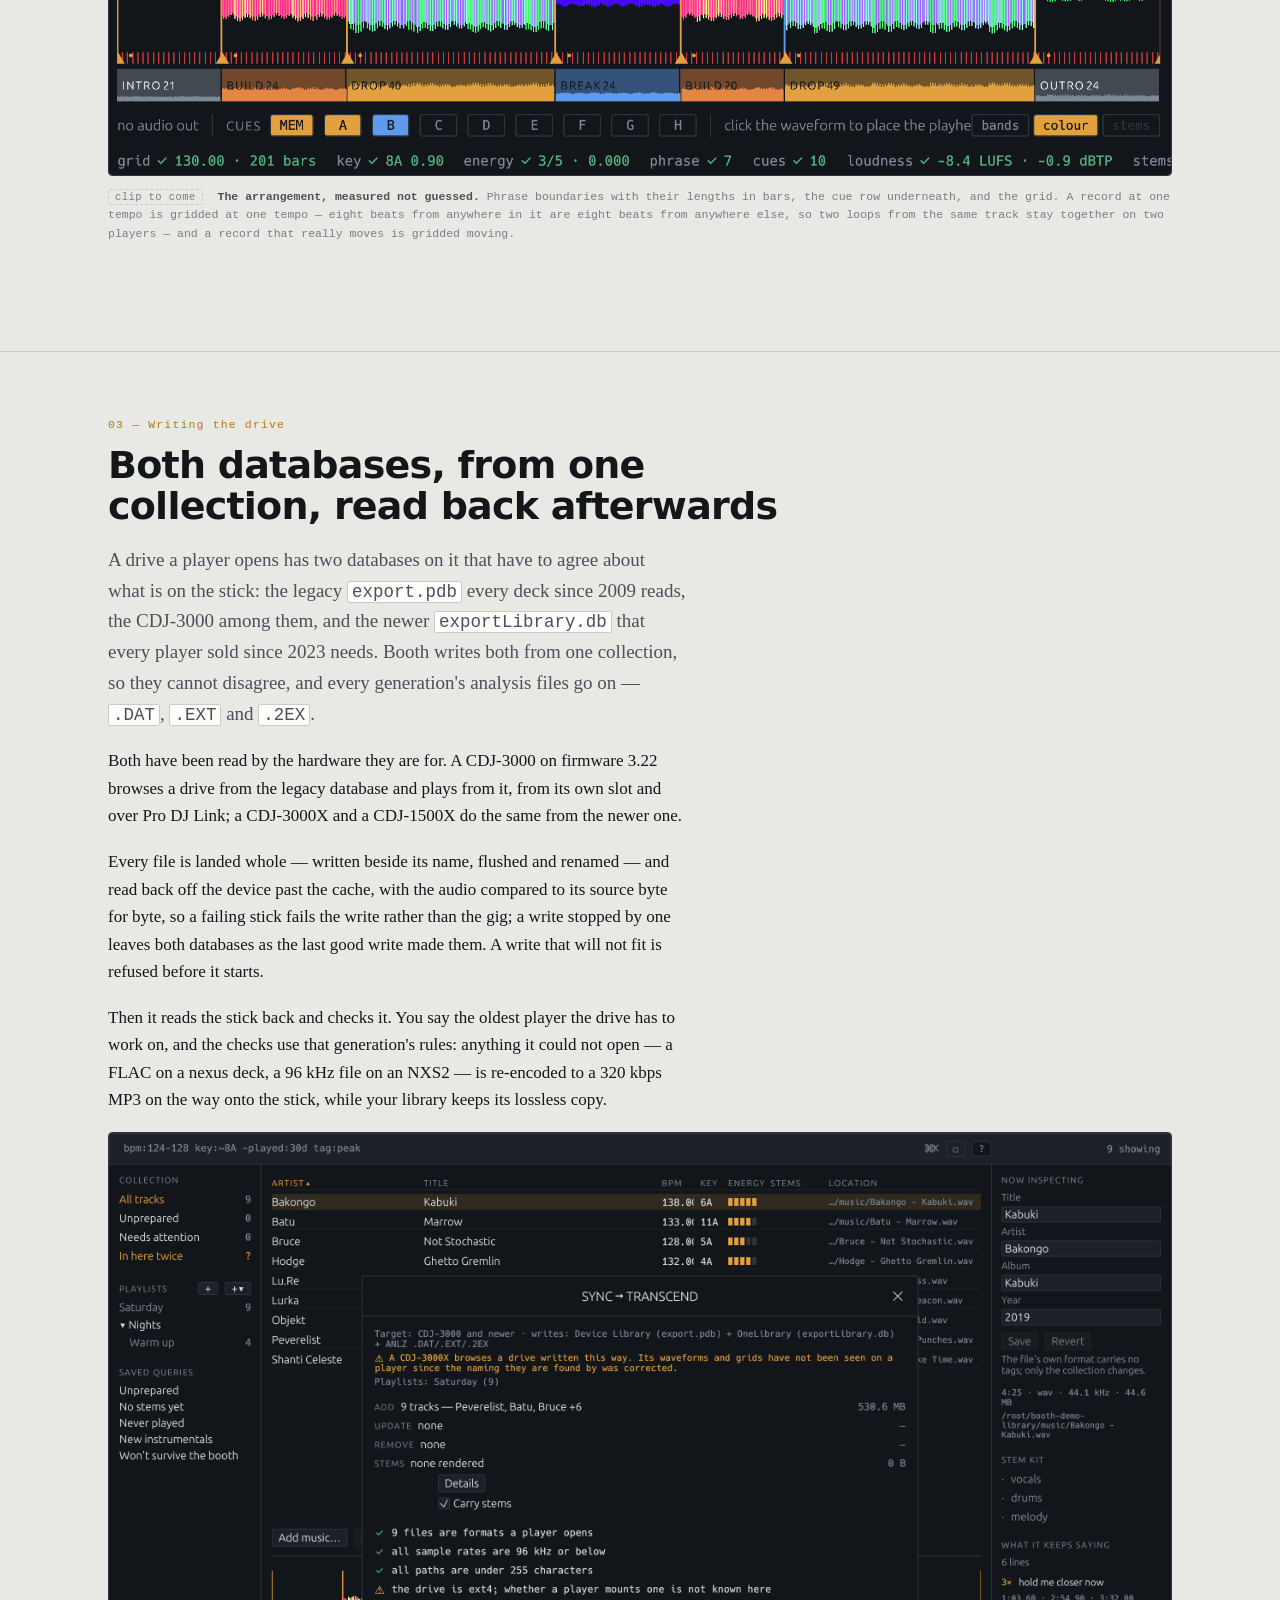
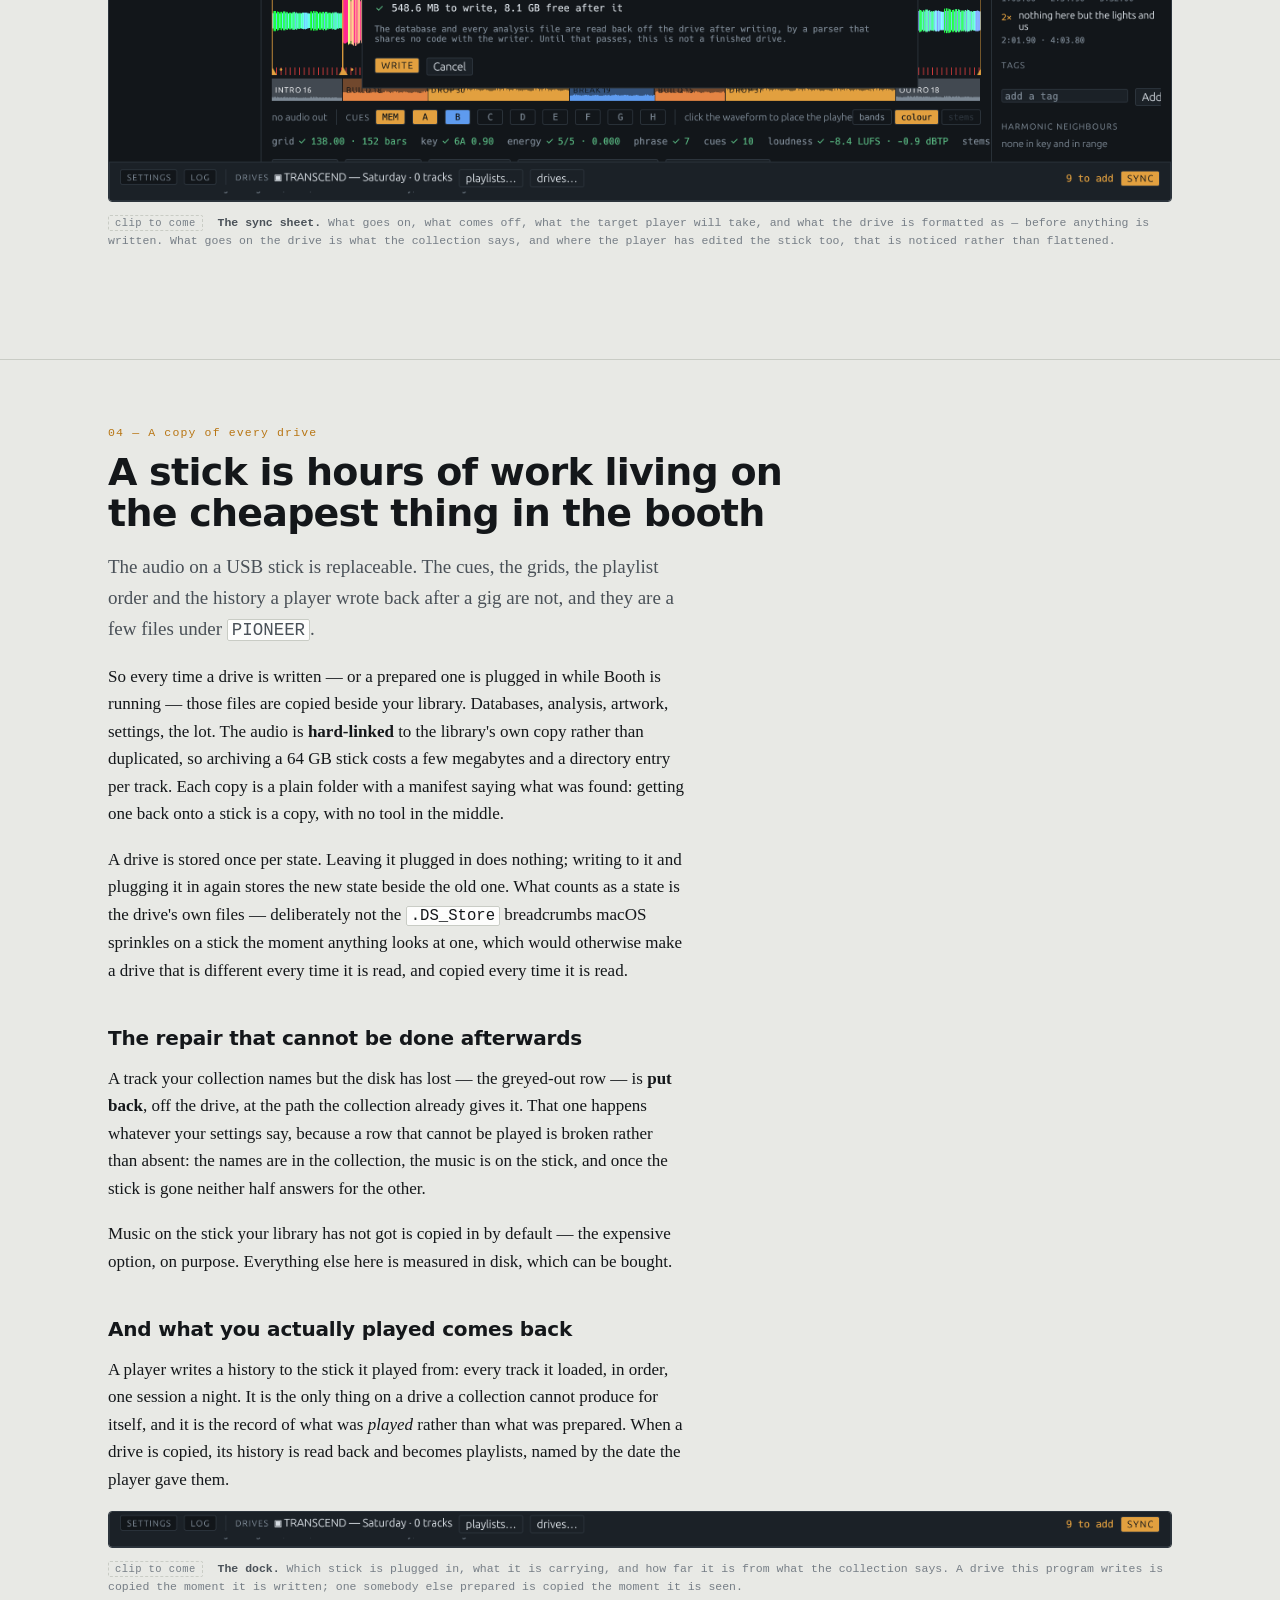
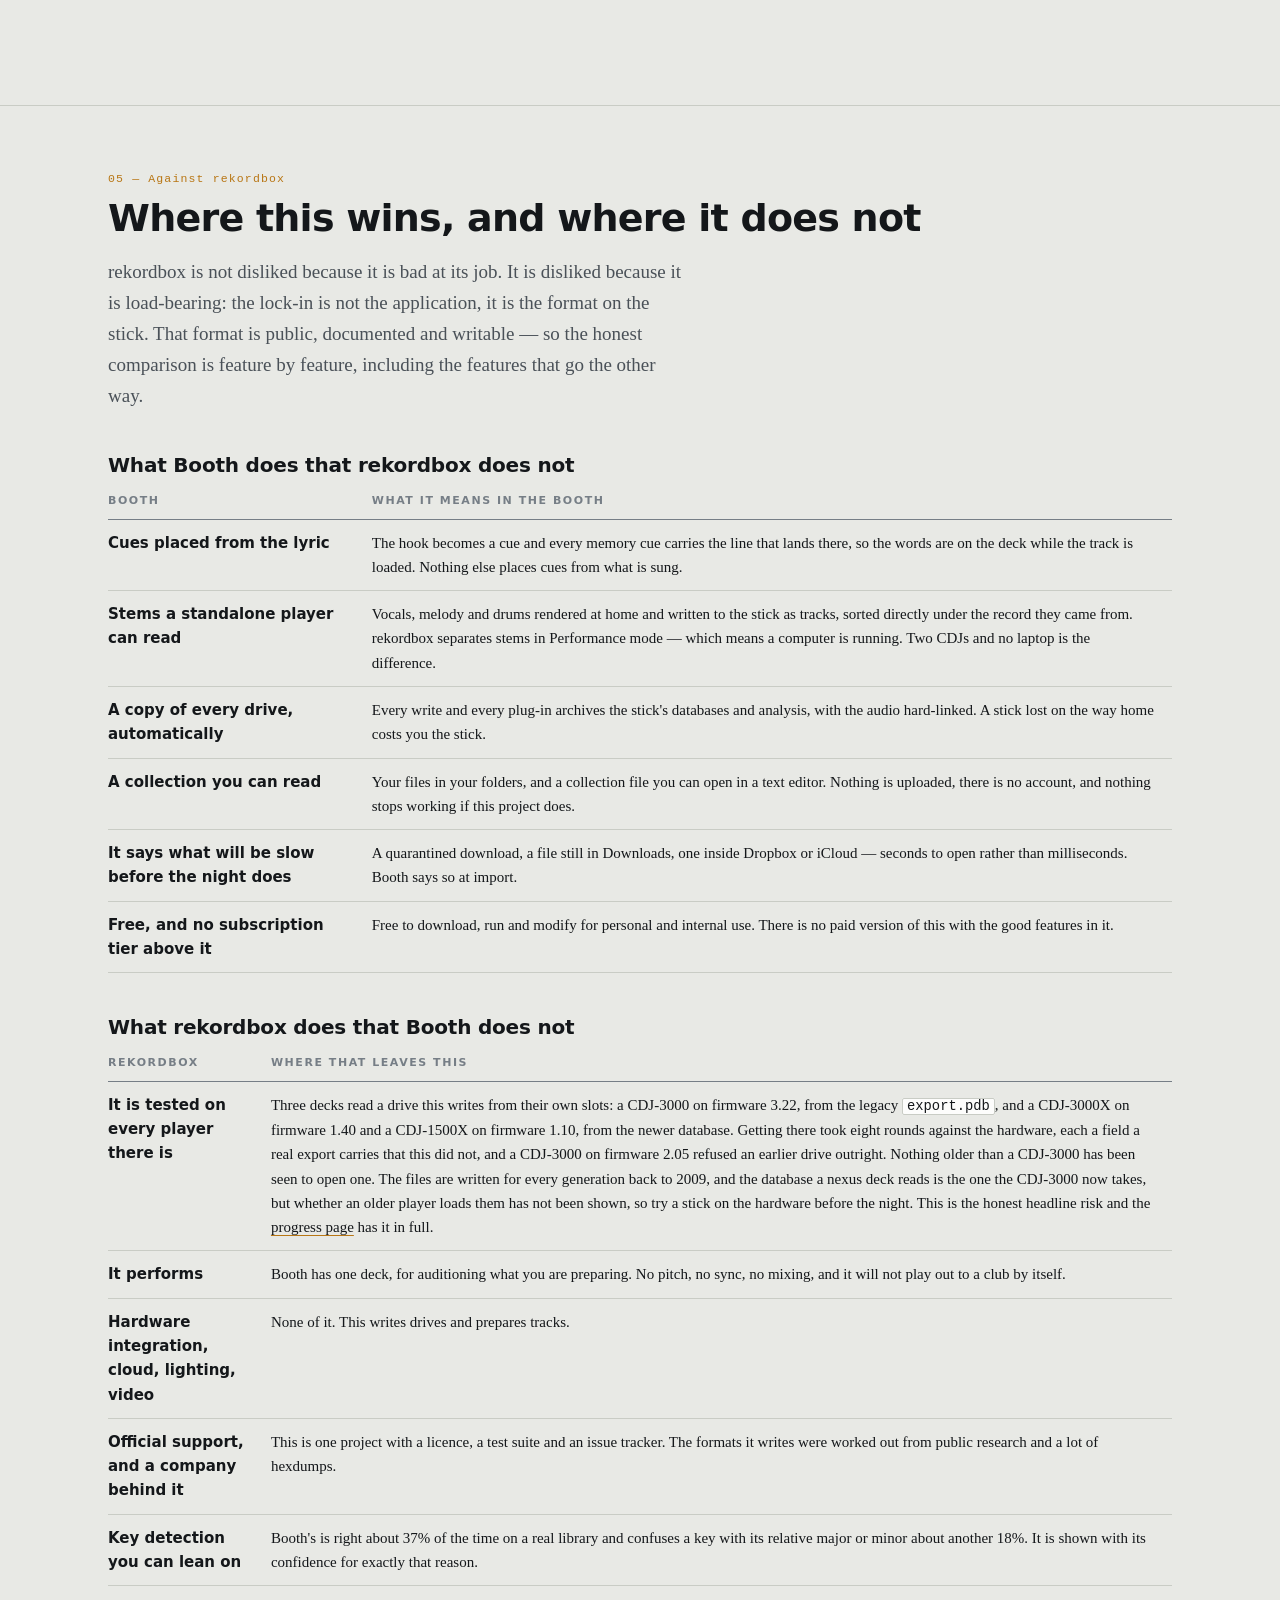
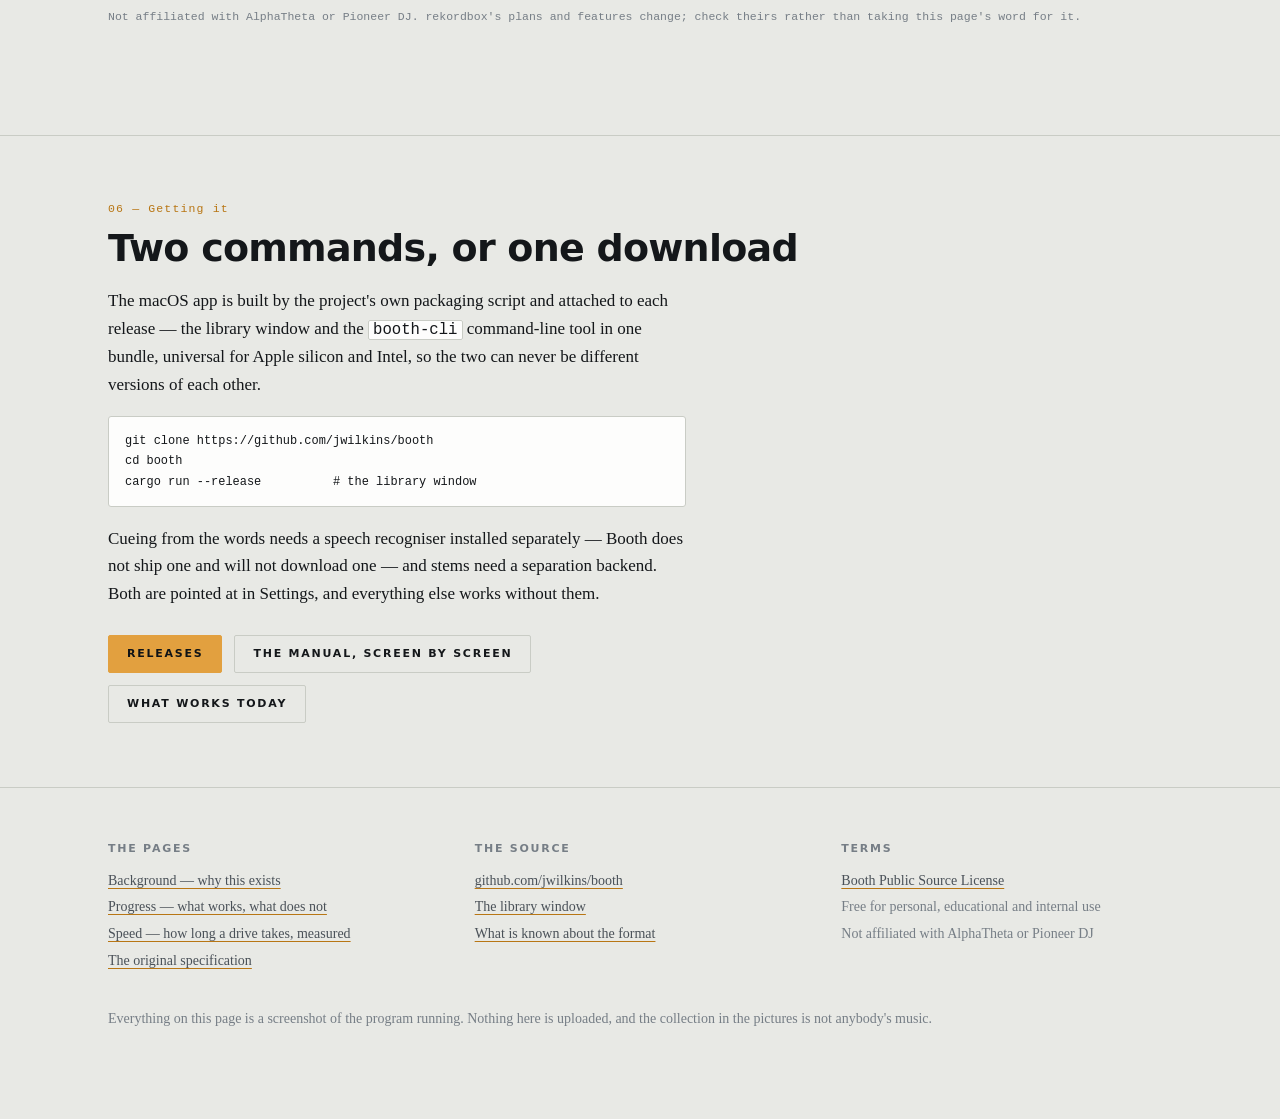
==== commit 505b8c64: "Release 0.1.1 The three manifests and the lockfile say 0.1.1, and the changelog has its entry, writt" ====
--- a/site/index.html
+++ b/site/index.html
@@ -27,7 +27,7 @@
 </div></div>
 
 <header class="hero"><div class="wrap">
-  <p class="eyebrow">Version 0.0.9 · for macOS and Linux · free</p>
+  <p class="eyebrow">Version 0.1.1 · for macOS and Linux · free</p>
   <h1>Your cues go where<br>the room sings.<br><em>No rekordbox involved.</em></h1>
   <p class="standfirst">Booth holds your collection, listens to every track, and writes the USB
   drive a Pioneer&nbsp;/ AlphaTheta player reads — both of its on-drive databases, from one
@@ -71,11 +71,14 @@
     having — the drop is where most mixes turn — but the moment you actually reach for is usually
     the line the crowd sings, and a hook and the verse before it are the same loudness, the same
     instruments and the same key. Nothing in a spectrum tells them apart. The words do.</p>
-    <p>So Booth renders the vocal stem, runs it through a speech recogniser, and reads what comes
-    back for repetition. Lines that say the same thing are grouped loosely, because a recogniser
-    writes one sung phrase four slightly different ways and matching word-for-word would count a
-    hook sung eight times as eight different lines. The group with the most separate airings is
-    the hook, and it becomes a cue where it <em>first</em> lands.</p>
+    <p>So Booth renders the vocal stem, cuts the record to where that stem is singing, runs it
+    through a speech recogniser, and reads what comes back for repetition. The record rather than
+    the stem, because a separated voice carries the separator's scars and a recogniser hears them
+    as syllables. Lines that say the same thing are grouped loosely, because a recogniser writes
+    one sung phrase four slightly different ways and matching word-for-word would count a hook
+    sung eight times as eight different lines. The group with the most separate airings is the
+    hook, and it is cued at its best airing — the one with a clear way in on a bar line — rather
+    than wherever it happened to come first.</p>
     <p>Two things it refuses to do. An ad-lib is not a hook — a line needs at least two words,
     because “yeah” is the most repeated thing in half the vocal stems ever recorded and marks
     nothing. And a recogniser stuck in a loop does not invent one: airings less than four seconds
@@ -135,9 +138,12 @@
   <h2>Eight hot cues, and as many memory cues as the track needs</h2>
   <div class="col">
     <p class="lede">A player holds eight hot cues and a busy track offers more than eight moments.
-    So the buttons are shared rather than ranked against each other — four to the arrangement, four
-    to the words, then whatever the other kind did not want — and everything else worth marking
-    becomes a memory cue, which costs no button at all.</p>
+    So the first four mean the same thing on every record, and a hand that has learnt a pad
+    reaches for the same moment on the next: <b>A</b> the hook, <b>B</b> the main break, <b>C</b>
+    the hook sung in a drop, <b>D</b> the main drop — each left empty on a record that has none of
+    it. E to H are what a set needs next: a way in, a way out, a build, a stretch with nobody
+    singing to lay another vocal over. No two sit within two bars of each other, and everything
+    else worth marking becomes a memory cue, which costs no button at all.</p>
     <p>They are named the way a DJ writes on the markers themselves: <b>Start</b>, then each
     section numbered within its own kind — Build&nbsp;1, Drop&nbsp;1, Break&nbsp;1, Drop&nbsp;2 —
     and <b>End</b> on the last bar. Numbering within the kind is the point; six markers all reading
@@ -145,9 +151,9 @@
     <p>A sung line gets a verse number and <em>the line itself</em>, every time it comes round:
     <code>V1 hold me closer now</code>. A player shows a memory cue's comment while the track is
     loaded, so the words are on the deck in front of you and the number says where in the record
-    you are. Cues from the words are rounded <em>down</em> to the beat rather than to the nearest
-    one — a sung line rarely starts on the beat, and a hook cue that clips its own first word is
-    one nobody presses twice.</p>
+    you are. A cue from the words goes on the bar line before the line where nothing is sung in
+    between, and otherwise on the beat before it — never inside a word, because a hook cue that
+    clips its own first word is one nobody presses twice.</p>
   </div>
   <figure class="figure" data-clip="media/memory-cues.mp4">
     <span class="shot"><img loading="lazy" decoding="async" src="media/waveform-phrases.png" alt="The colour waveform with hot cue markers A and B above it, memory cue triangles along the top, and the phrase bar below reading INTRO 21, BUILD 24, DROP 40, BREAK 24, BUILD 20, DROP 49, OUTRO 24."></span>
@@ -171,6 +177,10 @@
     <p>Both have been read by the hardware they are for. A CDJ-3000 on firmware 3.22 browses a
     drive from the legacy database and plays from it, from its own slot and over Pro DJ Link; a
     CDJ-3000X and a CDJ-1500X do the same from the newer one.</p>
+    <p>Every file is landed whole — written beside its name, flushed and renamed — and read back off
+    the device past the cache, with the audio compared to its source byte for byte, so a failing
+    stick fails the write rather than the gig; a write stopped by one leaves both databases as the
+    last good write made them. A write that will not fit is refused before it starts.</p>
     <p>Then it reads the stick back and checks it. You say the oldest player the drive has to work
     on, and the checks use that generation's rules: anything it could not open — a FLAC on a nexus
     deck, a 96&nbsp;kHz file on an NXS2 — is re-encoded to a 320&nbsp;kbps MP3 on the way onto the
